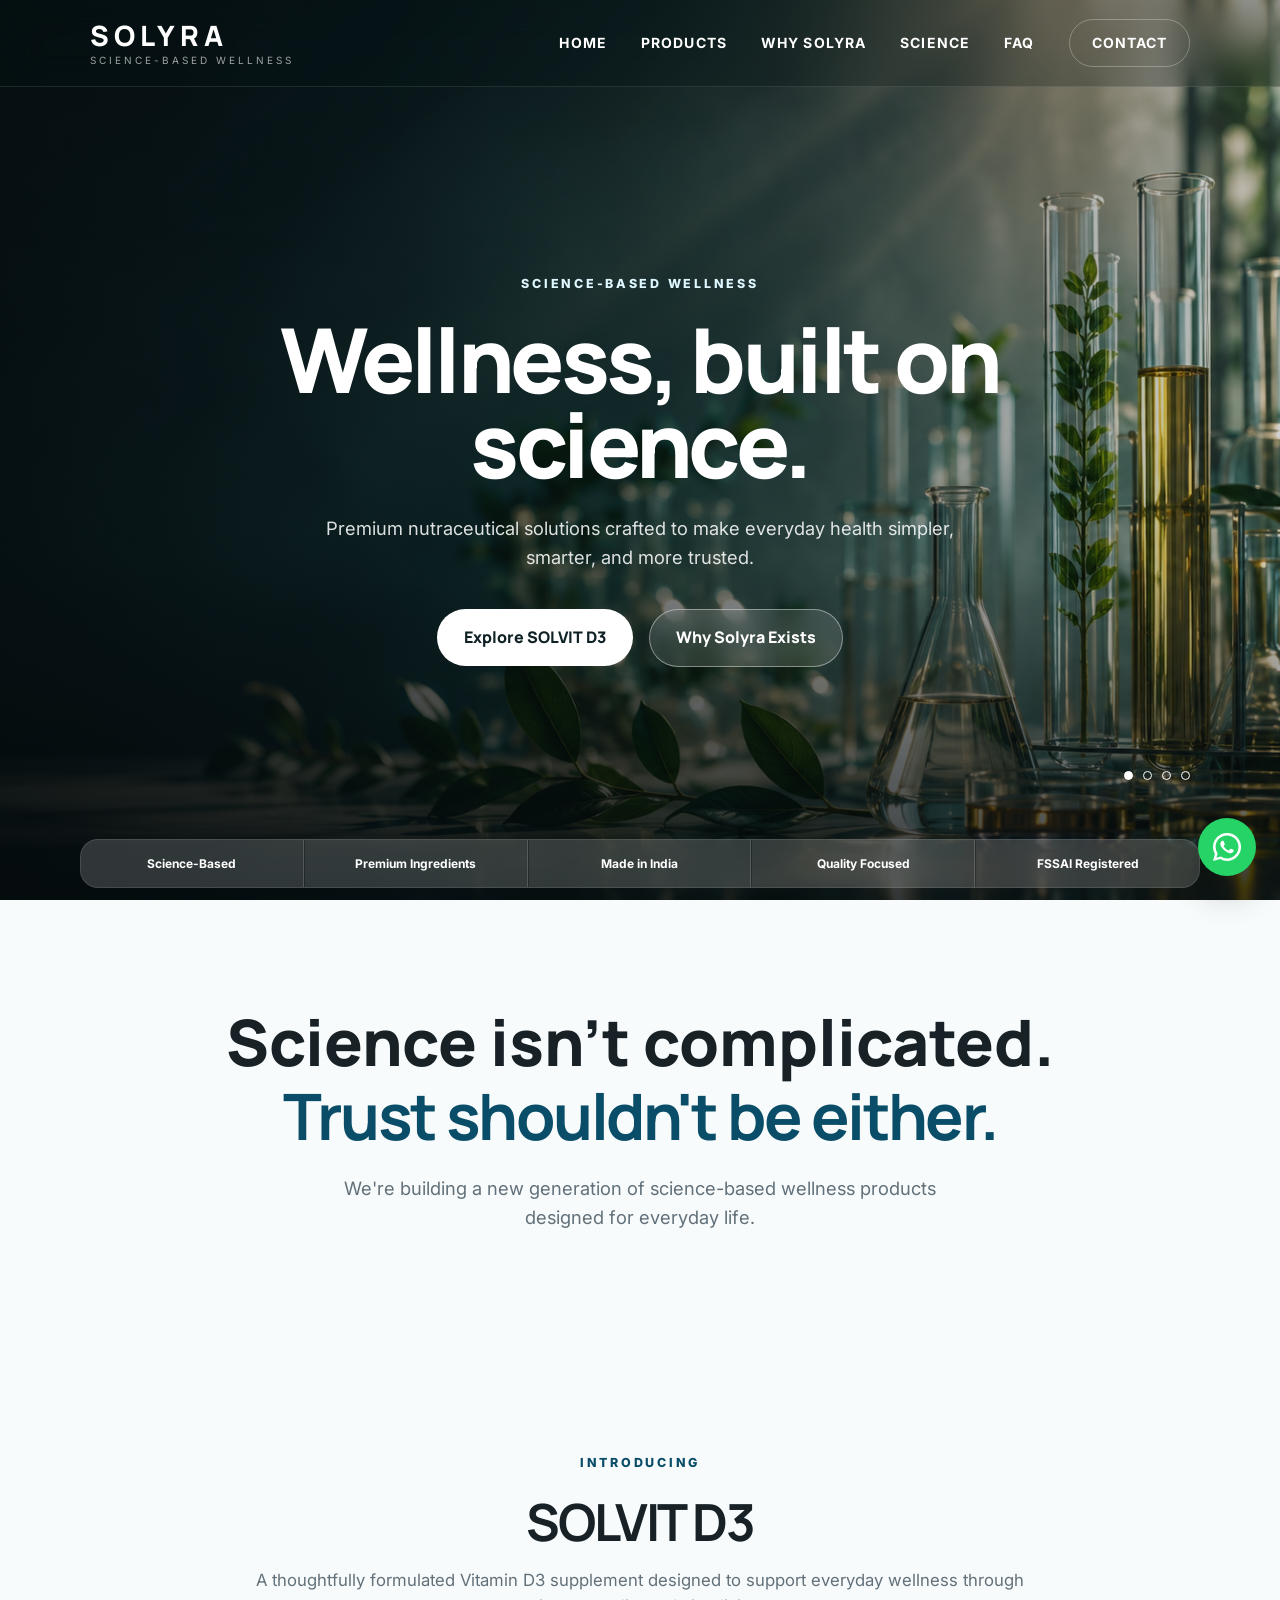
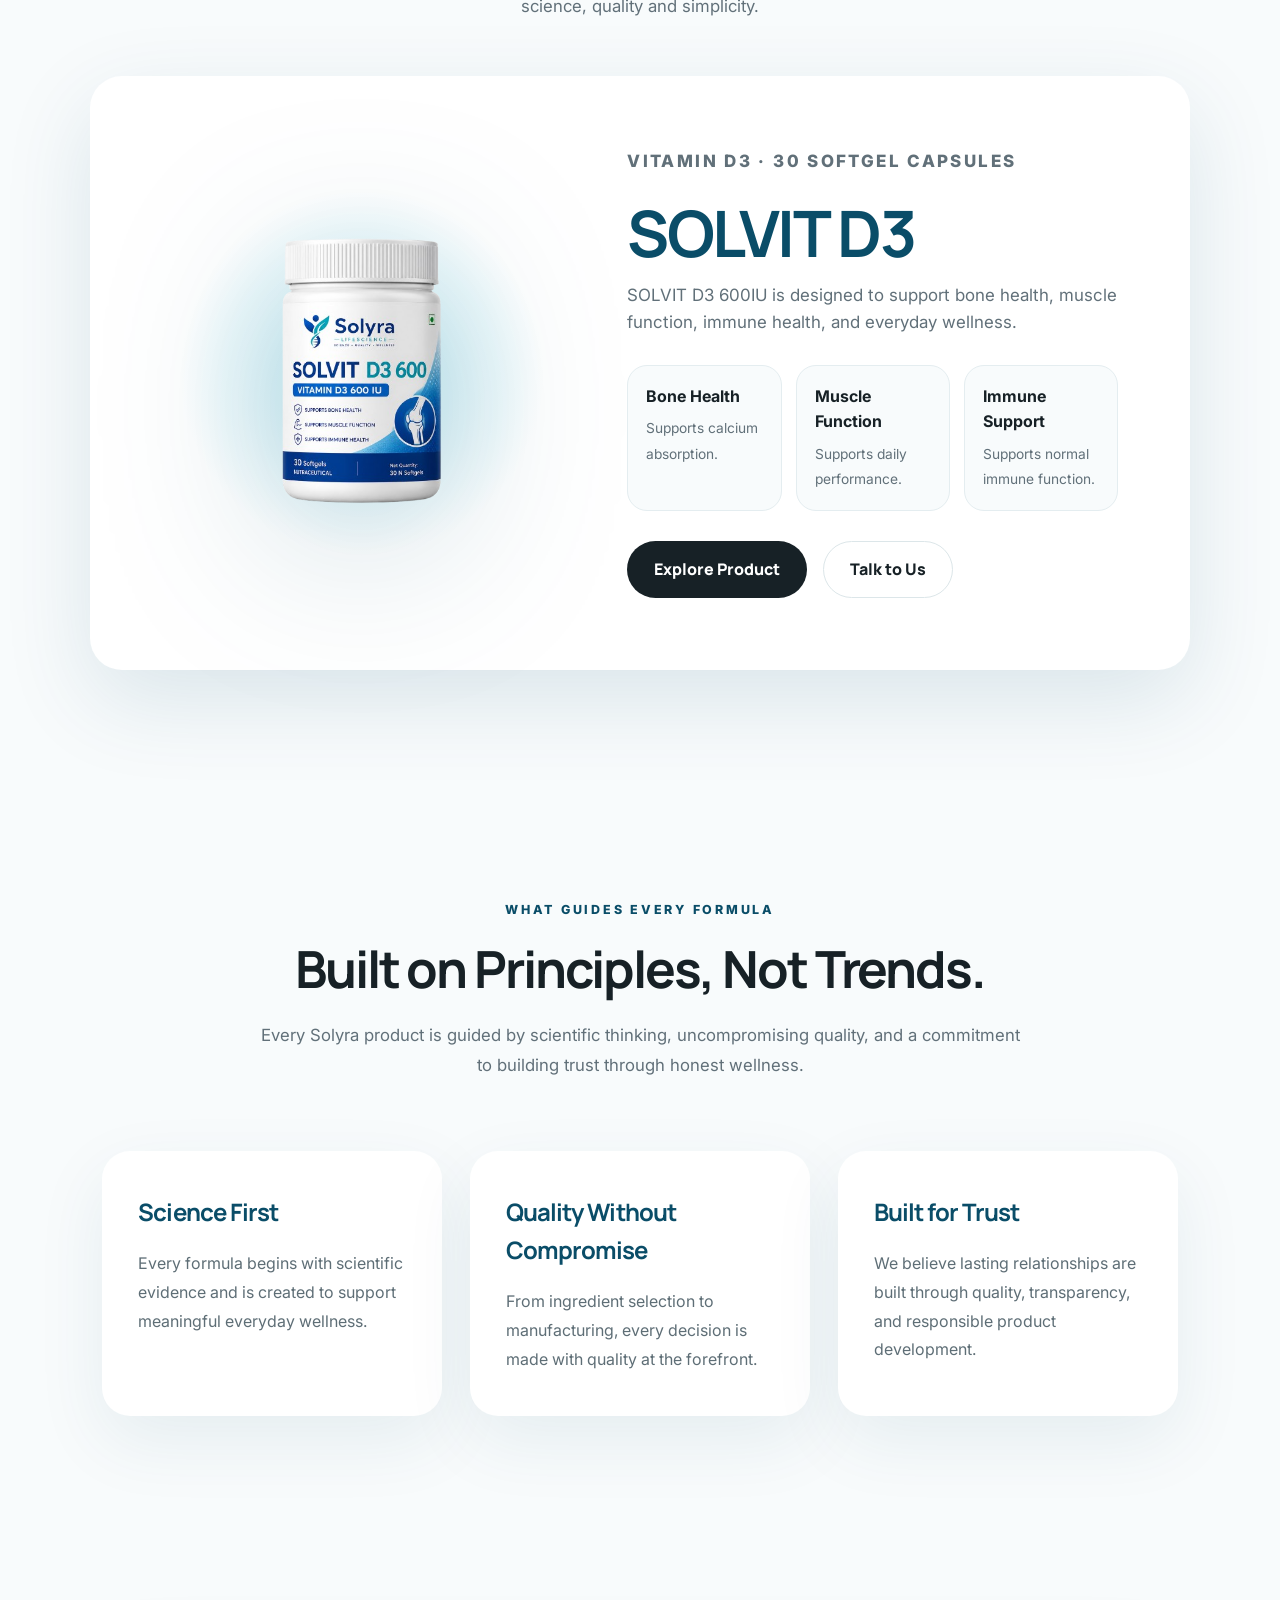
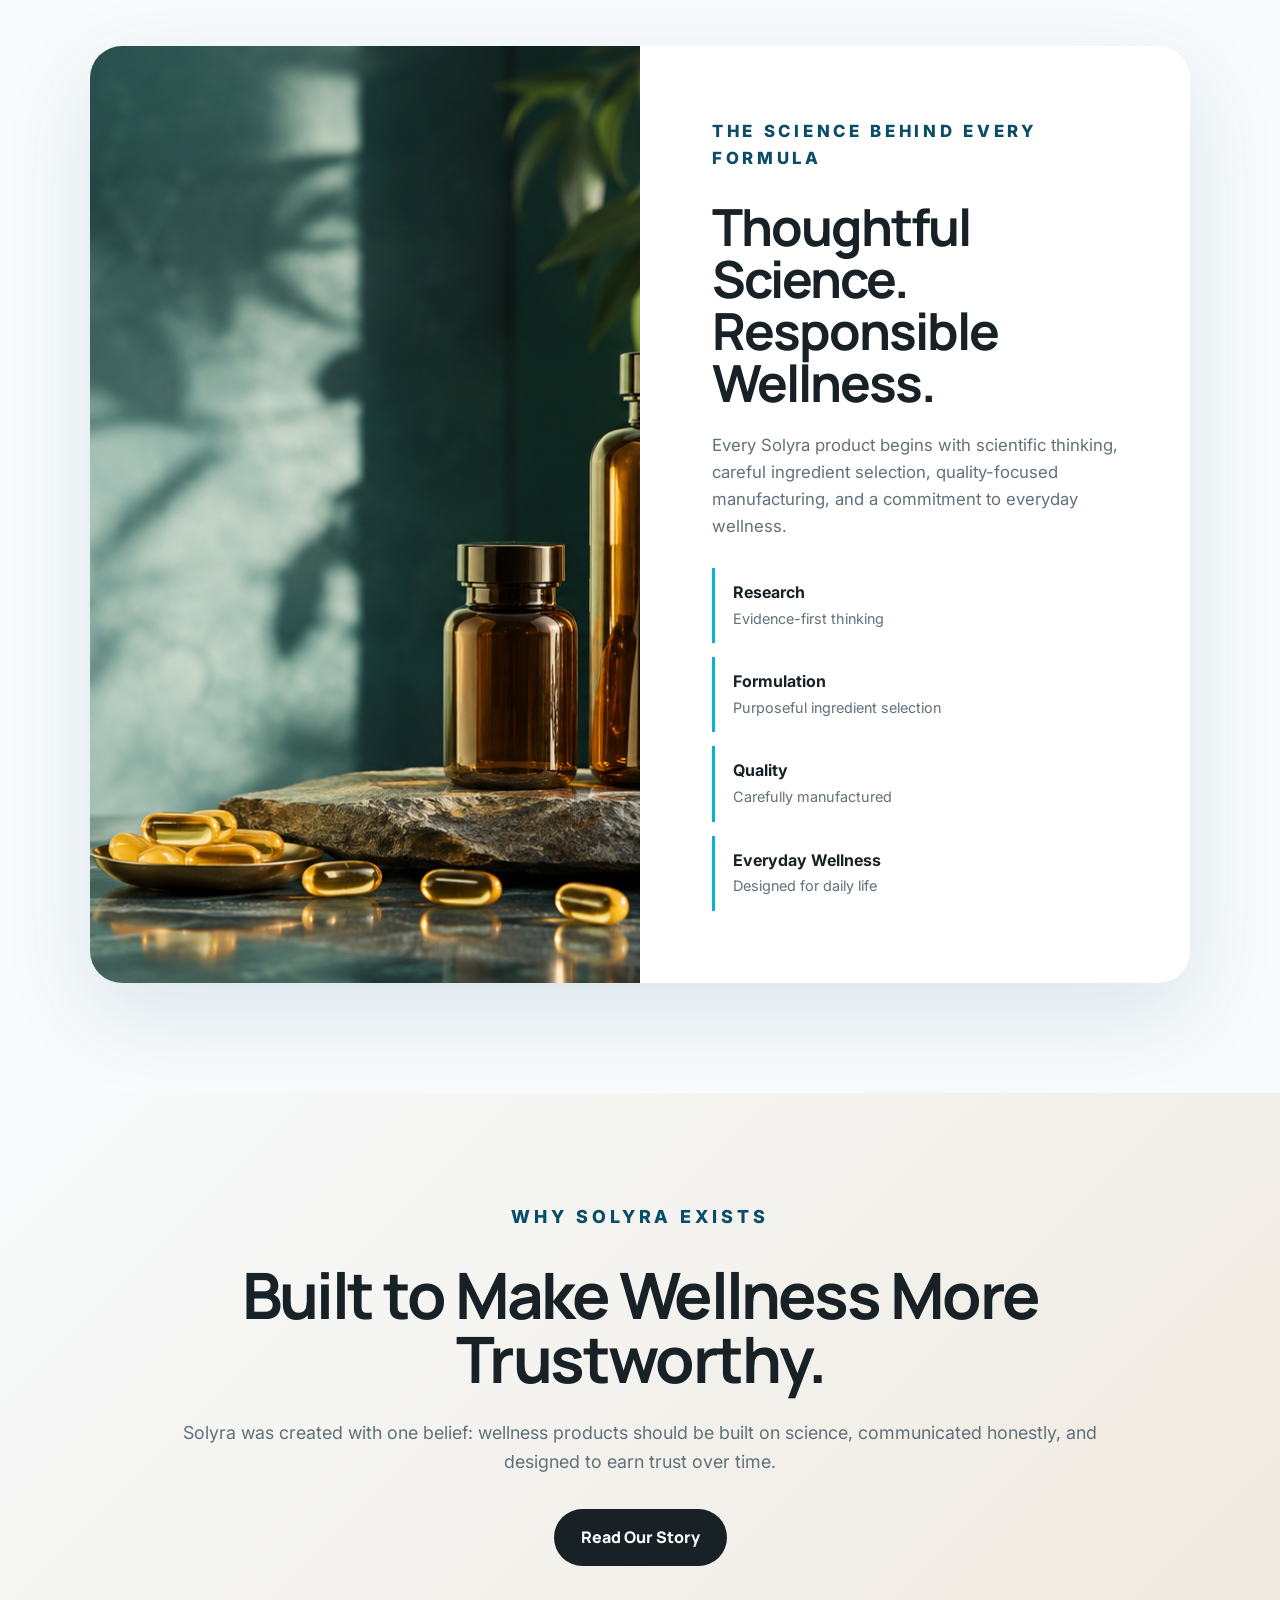
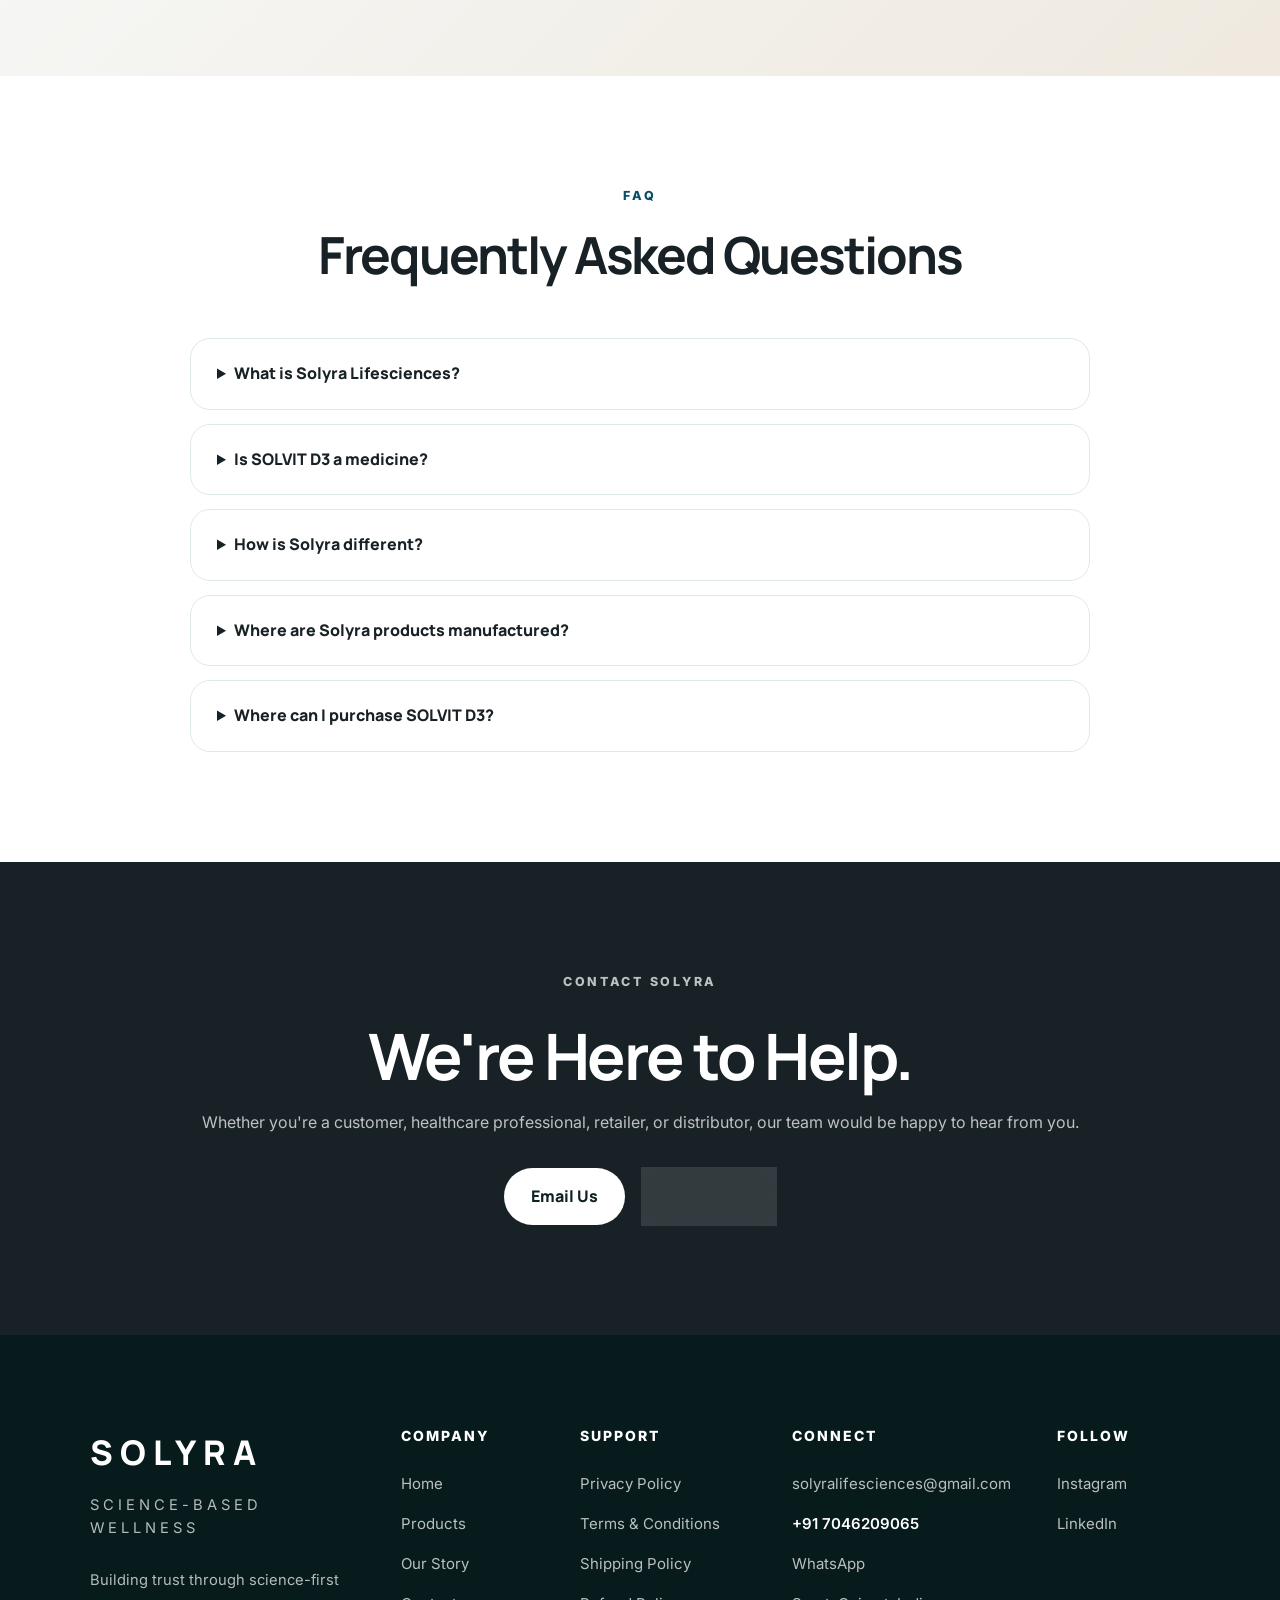
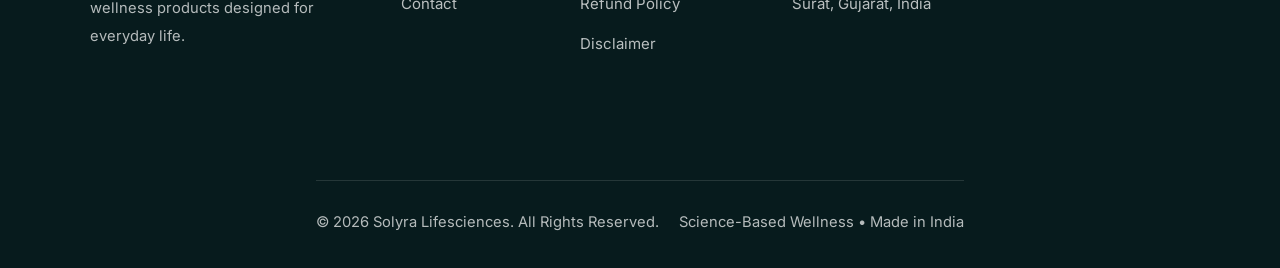
==== index.html @ 32b257ad "Update index.html" ====
<!DOCTYPE html>
<html lang="en">
<head>
  <meta charset="UTF-8" />
  <meta name="viewport" content="width=device-width, initial-scale=1.0" />
  <title>Solyra Lifesciences | Science-Based Wellness</title>
  <meta name="google-site-verification" content="VGzoCDw1EanzvaEUjBqF8Nog9oJX3Fw9RKD8r8dwrv8" />
  <!-- Google tag (gtag.js) -->
<script async src="https://www.googletagmanager.com/gtag/js?id=G-K64NXBPDKY"></script>
<script>
  window.dataLayer = window.dataLayer || [];
  function gtag(){dataLayer.push(arguments);}
  gtag('js', new Date());

  gtag('config', 'G-K64NXBPDKY');
</script>
  <meta name="description" content="Science-based wellness by Solyra Lifesciences. Discover thoughtfully developed nutraceutical products built on quality, trust, and everyday health.">
  <meta name="keywords" content="Solyra Lifesciences, Solvit D3, Vitamin D3 600 IU, nutraceuticals, wellness supplements" />
  <meta name="author" content="Solyra Lifesciences" />
  <link rel="canonical" href="https://www.solyralifesciences.com/">
  <meta name="theme-color" content="#071B1D" />
  <meta property="og:title" content="Solyra Lifesciences | Science-Based Wellness">
<meta property="og:description" content="Science-based wellness by Solyra Lifesciences. Discover thoughtfully developed nutraceutical products built on quality, trust, and everyday health.">
<meta property="og:type" content="website">
<meta property="og:url" content="https://www.solyralifesciences.com/">
<meta property="og:image" content="https://www.solyralifesciences.com/assets/og-image.jpg">
<meta name="twitter:card" content="summary_large_image">
<meta name="twitter:title" content="Solyra Lifesciences | Science-Based Wellness">
<meta name="twitter:description" content="Science-based wellness built on quality, trust, and everyday health.">
<meta name="twitter:image" content="https://www.solyralifesciences.com/assets/og-image.jpg">
  <link rel="icon" type="image/png" href="assets/favicon.png" />
  <link rel="preconnect" href="https://fonts.googleapis.com" />
  <link rel="preconnect" href="https://fonts.gstatic.com" crossorigin />
  <link href="https://fonts.googleapis.com/css2?family=Inter:wght@400;500;600;700&family=Manrope:wght@500;600;700;800&display=swap" rel="stylesheet" />
  <link rel="stylesheet" href="styles.css" />

  <script type="application/ld+json">
{
  "@context":"https://schema.org",
  "@type":"Organization",
  "name":"Solyra Lifesciences",
  "url":"https://www.solyralifesciences.com",
  "logo":"https://www.solyralifesciences.com/assets/logo.png",
  "email":"mailto:solyralifesciences@gmail.com",
  "telephone":"+91-7046209065",
  "sameAs":[
    "https://www.instagram.com/solyra_lifesciences/"
  ]
}
</script>
  <style>
.hero-trust{
    position:absolute !important;
    left:50% !important;
    bottom:32px !important;
    transform:translateX(-50%) !important;

    width:84% !important;
    max: width 980px; !important;

    display:grid !important;
    grid-template-columns:repeat(5, 1fr) !important;

    background:rgba(255,255,255,0.14) !important;
    backdrop-filter:blur(18px) !important;
    -webkit-backdrop-filter:blur(18px) !important;

    border:1px solid rgba(255,255,255,0.18) !important;
    border-radius:22px !important;
    overflow:hidden !important;

    z-index:20 !important;
}

.hero-trust span{
    color:#ffffff !important;
    font-weight:600 !important;
    font-size:13px !important;
    text-align:center !important;

    padding:20px 10px !important;
    border-right:1px solid rgba(255,255,255,0.16) !important;

    white-space:nowrap !important;
}

.hero-trust span:last-child{
    border-right:none !important;
}

.hero-trust{
    position:absolute !important;
    left:50% !important;
    bottom:38px !important;
    transform:translateX(-50%) !important;

    width:84% !important;
    max : width:980px !important;

    display:grid !important;
    grid-template-columns:repeat(5, 1fr) !important;

    background:rgba(255,255,255,0.10) !important;
    backdrop-filter:blur(18px) !important;
    -webkit-backdrop-filter:blur(18px) !important;

    border:1px solid rgba(255,255,255,0.18) !important;
    border-radius:22px !important;
    overflow:hidden !important;

    z-index:20 !important;
}

.hero-trust span{
    color:#ffffff !important;
    font-weight:600 !important;
    font-size:12.5px !important;
    text-align:center !important;

    padding:17px 10px !important;
    border-right:1px solid rgba(255,255,255,0.16) !important;

    white-space:nowrap !important;
}

.hero-trust span:last-child{
    border-right:none !important;
}
/* ==========================
   PHILOSOPHY SECTION
========================== */

.philosophy-section{
    padding:120px 8%;
    background:#F8FBFC;
}

.philosophy-section .section-heading{
    text-align:center;
    max-width:760px;
    margin:0 auto 70px;
}

.section-subtitle{
    margin-top:24px;
    color:#5E6E76;
    font-size:18px;
    line-height:1.8;
}

.philosophy-grid{
    max-width:1200px;
    margin:auto;

    display:grid;
    grid-template-columns:repeat(3,1fr);
    gap:28px;
}

.philosophy-card{
    background:#fff;
    padding:42px 36px;
    border-radius:28px;

    box-shadow:0 25px 70px rgba(10,77,104,.08);

    transition:.35s;
}

.philosophy-card:hover{
    transform:translateY(-10px);
    box-shadow:0 35px 80px rgba(10,77,104,.12);
}

.philosophy-card h3{
    color:#0A4D68;
    font-size:24px;
    margin-bottom:18px;
}

.philosophy-card p{
    color:#5E6E76;
    line-height:1.8;
}

@media(max-width:900px){

.philosophy-grid{
    grid-template-columns:1fr;
}

}

@media(max-width:900px){
    .hero-trust{
        position:relative !important;
        left:auto !important;
        bottom:auto !important;
        transform:none !important;

        width:100% !important;
        margin-top:35px !important;

        grid-template-columns:repeat(2, 1fr) !important;
    }

    .hero-trust span{
        white-space:normal !important;
        font-size:13px !important;
        padding:18px 12px !important;
    }
}
}
.benefit-card{
    padding:24px 20px;
    border-radius:18px;
    background:#ffffff;
    border:1px solid rgba(10,77,104,.08);

    transition:.3s ease;
}

.benefit-card:hover{
    transform:translateY(-4px);
    box-shadow:0 18px 40px rgba(10,77,104,.08);
}

.benefit-card h3{
    font-size:22px;
    margin-bottom:10px;
    color:#102A33;
}

.benefit-card p{
    font-size:15px;
    line-height:1.6;
    color:#667781;
}
.site-header{
    position:fixed;
    top:0;
    left:0;
    width:100%;
    z-index:1000;
    background:rgba(7,20,22,0.26);
    backdrop-filter:blur(18px);
    -webkit-backdrop-filter:blur(18px);
    border-bottom:1px solid rgba(255,255,255,0.10);
    transition:all .35s ease;
}

.site-header.scrolled{
    background:rgba(255,255,255,0.92);
    border-bottom:1px solid rgba(10,77,104,0.10);
    box-shadow:0 16px 45px rgba(10,77,104,0.08);
}

.site-header.scrolled .brand-mark,
.site-header.scrolled .nav-links a,
.site-header.scrolled .brand-subtitle{
    color:#102A33;
}

.site-header.scrolled .nav-cta{
    background:#0A4D68;
    color:white !important;
}

.nav{
    height:86px;
    padding:0 7%;
    display:flex;
    align-items:center;
    justify-content:space-between;
}

.brand{
    text-decoration:none;
    display:flex;
    flex-direction:column;
    line-height:1.1;
}

.brand-mark{
    color:white;
    font-size:28px;
    font-weight:800;
    letter-spacing:5px;
}

.brand-subtitle{
    color:rgba(255,255,255,0.75);
    font-size:10px;
    letter-spacing:3px;
    text-transform:uppercase;
    margin-top:5px;
}

.nav-links{
    display:flex;
    align-items:center;
    gap:34px;
}

.nav-links a{
    color:white;
    text-decoration:none;
    font-size:14px;
    font-weight:700;
    transition:.25s ease;
}

.nav-links a:hover{
    opacity:.72;
}

.nav-cta{
    padding:12px 22px;
    border-radius:999px;
    border:1px solid rgba(255,255,255,0.28);
}
.reveal{
    opacity:0;
    transform:translateY(34px);
    transition:opacity .8s ease, transform .8s ease;
}

.reveal.visible{
    opacity:1;
    transform:translateY(0);
}

.product-visual img{
    animation:floatBottle 5s ease-in-out infinite;
    filter:drop-shadow(0 35px 90px rgba(10,77,104,.22));
}

@keyframes floatBottle{
    0%,100%{
        transform:translateY(0);
    }
    50%{
        transform:translateY(-14px);
    }
}

.btn{
    transition:transform .25s ease, box-shadow .25s ease, background .25s ease;
    .btn{
    position:relative;
    overflow:hidden;
}
}

.btn:hover{
    transform:translateY(-3px);
}

.philosophy-card,
.benefit-grid div,
.faq-list details{
    transition:transform .3s ease, box-shadow .3s ease;
}

.philosophy-card:hover,
.benefit-grid div:hover,
.faq-list details:hover{
    transform:translateY(-6px);
    box-shadow:0 24px 60px rgba(10,77,104,.10);
}
html{
    scroll-behavior:smooth;
}
/* PREMIUM FOOTER V2 */

.footer-v2{
    background:#071B1D;
    color:#ffffff;
    padding:80px 7% 32px;
}

.footer-main{
    max-width:1200px;
    margin:0 auto;
    display:grid;
    grid-template-columns:2fr 1fr 1fr 1.4fr;
    gap:48px;
}

.footer-brand h3{
    font-size:34px;
    letter-spacing:6px;
    font-weight:900;
    margin-bottom:10px;
}

.footer-tagline{
    color:rgba(255,255,255,.72);
    text-transform:uppercase;
    letter-spacing:3px;
    font-size:12px;
    margin-bottom:24px;
}

.footer-desc{
    max-width:360px;
    color:rgba(255,255,255,.68);
    line-height:1.8;
}

.footer-column{
    display:flex;
    flex-direction:column;
    gap:14px;
}

.footer-column h4{
    font-size:14px;
    text-transform:uppercase;
    letter-spacing:2px;
    color:#ffffff;
    margin-bottom:10px;
}

.footer-column a,
.footer-column span{
    color:rgba(255,255,255,.66);
    text-decoration:none;
    font-size:14px;
    line-height:1.6;
    transition:.25s ease;
}

.footer-column a:hover{
    color:#ffffff;
    transform:translateX(4px);
}

.footer-bottom{
    max-width:1200px;
    margin:60px auto 0;
    padding-top:28px;
    border-top:1px solid rgba(255,255,255,.12);
    display:flex;
    justify-content:space-between;
    gap:20px;
    color:rgba(255,255,255,.55);
    font-size:13px;
}

@media(max-width:900px){
    .footer-main{
        grid-template-columns:1fr 1fr;
    }

    .footer-bottom{
        flex-direction:column;
    }
}

@media(max-width:560px){
    .footer-main{
        grid-template-columns:1fr;
    }
}
.hero-trust{
    bottom:12px !important;
    width:88% !important;
    max-width:1120px !important;
    border-radius:18px !important;
}

.hero-trust span{
    padding:14px 10px !important;
    font-size:12px !important;
    font-weight:700 !important;
}
.footer-v2{
    background:#071B1D;
    color:#ffffff;
    padding:90px 7% 34px;
}

.footer-main{
    max-width:1280px;
    margin:0 auto;
    display:grid;
    grid-template-columns:2fr 1fr 1.25fr 1.35fr 1fr;
    gap:46px;
    align-items:flex-start;
}

.footer-brand h3{
    font-size:34px;
    letter-spacing:7px;
    font-weight:900;
    margin-bottom:14px;
}

.footer-tagline{
    color:rgba(255,255,255,.78);
    text-transform:uppercase;
    letter-spacing:4px;
    font-size:12px;
    margin-bottom:26px;
}

.footer-desc{
    max-width:310px;
    color:rgba(255,255,255,.70);
    line-height:1.9;
    font-size:15px;
}

.footer-column{
    display:flex;
    flex-direction:column;
    align-items:flex-start;
    gap:0;
}

.footer-column h4{
    color:#ffffff;
    font-size:14px;
    font-weight:800;
    letter-spacing:2px;
    text-transform:uppercase;
    margin-bottom:22px;
}

.footer-column a,
.footer-column span{
    display:block;
    color:rgba(255,255,255,.72);
    text-decoration:none;
    font-size:15px;
    line-height:1.8;
    margin-bottom:13px;
    transition:.25s ease;
}

.footer-column a:hover{
    color:#ffffff;
    transform:translateX(4px);
}

.footer-column a[href^="tel"]{
    color:#ffffff;
    font-weight:600;
}

.footer-bottom{
    max-width:1280px;
    margin:80px auto 0;
    padding-top:30px;
    border-top:1px solid rgba(255,255,255,.12);
    display:flex;
    justify-content:space-between;
    align-items:center;
    gap:20px;
    color:rgba(255,255,255,.58);
    font-size:13px;
}

@media(max-width:1100px){
    .footer-main{
        grid-template-columns:2fr 1fr 1fr;
    }
}

@media(max-width:760px){
    .footer-main{
        grid-template-columns:1fr 1fr;
        gap:42px;
    }

    .footer-bottom{
        flex-direction:column;
        align-items:flex-start;
    }
}

@media(max-width:560px){
    .footer-v2{
        padding:70px 7% 30px;
    }

    .footer-main{
        grid-template-columns:1fr;
    }
}
</style>
</head>
<body>
  <header class="site-header" id="siteHeader">
    <nav class="nav">
      <a href="index.html" class="brand" aria-label="Solyra home">
        <span class="brand-mark">SOLYRA</span>
        <span class="brand-subtitle">Science-Based Wellness</span>
      </a>
      <button class="nav-toggle" id="navToggle" aria-label="Open menu">☰</button>
      <div class="nav-links" id="navLinks">
        <a href="#home">Home</a>
        <a href="products.html">Products</a>
        <a href="#philosophy">Why Solyra</a>
        <a href="#science">Science</a>
        <a href="#faq">FAQ</a>
        <a href="contact.html" class="nav-cta">Contact</a>
      </div>
    </nav>
  </header>

  <main>
    <section class="hero" id="home" aria-label="Solyra hero">
      <div class="hero-slide active" style="background-image:url('assets/hero-1.png')"></div>
      <div class="hero-slide" style="background-image:url('assets/hero-2.png')"></div>
      <div class="hero-slide" style="background-image:url('assets/hero-3.png')"></div>
      <div class="hero-slide" style="background-image:url('assets/hero-4.png')"></div>
      <div class="hero-overlay"></div>

      <div class="hero-content reveal">
        <p class="eyebrow">Science-Based Wellness</p>
        <h1>Wellness, built on science.</h1>
        <p class="hero-copy">Premium nutraceutical solutions crafted to make everyday health simpler, smarter, and more trusted.</p>
        <div class="hero-actions">
          <a href="#product" class="btn btn-primary">Explore SOLVIT D3</a>
          <a href="#story" class="btn btn-ghost">Why Solyra Exists</a>
        </div>
      </div>

      <div class="hero-trust reveal">
        <span>Science-Based</span>
        <span>Premium Ingredients</span>
        <span>Made in India</span>
        <span>Quality Focused</span>
        <span>FSSAI Registered</span>
      </div>

      <div class="slider-controls" aria-label="Hero slider controls">
        <button class="slider-dot active" aria-label="Slide 1"></button>
        <button class="slider-dot" aria-label="Slide 2"></button>
        <button class="slider-dot" aria-label="Slide 3"></button>
        <button class="slider-dot" aria-label="Slide 4"></button>
      </div>
    </section>

    <section class="brand-statement section reveal">
      <p>Science isn't complicated.</p>
      <h2>Trust shouldn't be either.</h2>
      <span>We're building a new generation of science-based wellness products designed for everyday life.</span>
    </section>

    <section class="section product-section" id="product">
      <div class="section-heading reveal">
       <p class="eyebrow dark">INTRODUCING</p>
        <h2>SOLVIT D3</h2>
        <p class="product-description">
    A thoughtfully formulated Vitamin D3 supplement designed to support everyday wellness through science, quality and simplicity.
</p>
      </div>

      <div class="product-card reveal">
        <div class="product-visual">
          <div class="glow"></div>
          <img src="assets/D3.png" alt="SOLVIT D3 bottle" />
        </div>
        <div class="product-info">
          <p class="product-kicker">Vitamin D3 · 30 Softgel Capsules</p>
          <h3>SOLVIT D3 </h3>
          <p>SOLVIT D3 600IU is designed to support bone health, muscle function, immune health, and everyday wellness.</p>
          <div class="benefit-grid">
            <div><strong>Bone Health</strong><span>Supports calcium absorption.</span></div>
            <div><strong>Muscle Function</strong><span>Supports daily performance.</span></div>
            <div><strong>Immune Support</strong><span>Supports normal immune function.</span></div>
          </div>
          <div class="product-actions">
            <a href="product-d3.html" class="btn btn-dark">Explore Product</a>
            <a href="https://wa.me/917046209065" class="btn btn-light">Talk to Us</a>
          </div>
        </div>
      </div>
    </section>

   <section class="section philosophy-section" id="philosophy">

    <div class="section-heading reveal">
        <p class="eyebrow dark">WHAT GUIDES EVERY FORMULA</p>

<h2>Built on Principles, Not Trends.</h2>

<p class="section-subtitle">
    Every Solyra product is guided by scientific thinking, uncompromising quality,
    and a commitment to building trust through honest wellness.
</p>
    </div>

    <div class="philosophy-grid">

        <article class="philosophy-card reveal">
            <h3>Science First</h3>
            <p>
    Every formula begins with scientific evidence and is created to support
    meaningful everyday wellness.
</p>
        </article>

        <article class="philosophy-card reveal">
            <h3>Quality Without Compromise</h3>

<p>
    From ingredient selection to manufacturing, every decision is made with
    quality at the forefront.
</p>
        </article>

        <article class="philosophy-card reveal">
            <h3>Built for Trust</h3>

<p>
    We believe lasting relationships are built through quality, transparency,
    and responsible product development.
</p>
        </article>

    </div>

</section>

    <section class="section science-section" id="science">
      <div class="science-panel reveal">
        <div class="science-image"></div>
        <div class="science-content">
          <p class="eyebrow dark">THE SCIENCE BEHIND EVERY FORMULA</p>

<h2>Thoughtful Science. Responsible Wellness.</h2>

<p>
Every Solyra product begins with scientific thinking, careful ingredient selection,
quality-focused manufacturing, and a commitment to everyday wellness.
</p>
          <div class="process">

<div>
<strong>Research</strong>
<span>Evidence-first thinking</span>
</div>

<div>
<strong>Formulation</strong>
<span>Purposeful ingredient selection</span>
</div>

<div>
<strong>Quality</strong>
<span>Carefully manufactured</span>
</div>

<div>
<strong>Everyday Wellness</strong>
<span>Designed for daily life</span>
</div>

</div>
          </div>
        </div>
      </div>
    </section>

    <section class="section story-section" id="story">
      <div class="story-content reveal">
        <p class="eyebrow dark">Why Solyra Exists</p>
        <h2>Built to Make Wellness More Trustworthy.</h2>
        <p>
Solyra was created with one belief:
wellness products should be built on science, communicated honestly,
and designed to earn trust over time.
</p>
        <a href="story.html" class="btn btn-dark">Read Our Story</a>
      </div>
    </section>

    <section class="section faq-section" id="faq">
      <div class="section-heading reveal">
        <p class="eyebrow dark">FAQ</p>
        <h2>Frequently Asked Questions</h2>
      </div>
      <div class="faq-list reveal">
        <details>
    <summary>What is Solyra Lifesciences?</summary>
    <p>Solyra Lifesciences is an Indian science-based wellness brand focused on creating thoughtfully formulated nutraceutical products for everyday health.</p>
</details>

<details>
    <summary>Is SOLVIT D3 a medicine?</summary>
    <p>No. SOLVIT D3 is a nutraceutical supplement designed to support everyday wellness.</p>
</details>

<details>
    <summary>How is Solyra different?</summary>
    <p>Our approach combines scientific thinking, quality-focused manufacturing, and transparent communication to create products people can trust.</p>
</details>

<details>
    <summary>Where are Solyra products manufactured?</summary>
    <p>Our products are manufactured in certified facilities following applicable quality standards.</p>
</details>

<details>
    <summary>Where can I purchase SOLVIT D3?</summary>
    <p>It will be available through our official website and selected retail partners.</p>
</details>
      </div>
    </section>

    <section class="section contact-section" id="contact">
      <div class="contact-card reveal">
        <p class="eyebrow">Contact Solyra</p>
        <h2>We're Here to Help.</h2>
        <p>
Whether you're a customer, healthcare professional, retailer, or distributor,
our team would be happy to hear from you.
</p>
        <div class="contact-actions">
          <a href="mailto:solyralifesciences@gmail.com" class="btn btn-primary">Email Us</a>
          <a href="https://wa.me/917046209065" class="btn btn-ghost">WhatsApp</a>
        </div>
      </div>
    </section>
  </main>

<footer class="footer footer-v2">
    <div class="footer-main">

        <div class="footer-brand">
            <h3>SOLYRA</h3>
            <p class="footer-tagline">Science-Based Wellness</p>
            <p class="footer-desc">
                Building trust through science-first wellness products designed for everyday life.
            </p>
        </div>

        <div class="footer-column">
            <h4>Company</h4>
            <a href="index.html">Home</a>
            <a href="products.html">Products</a>
            <a href="story.html">Our Story</a>
            <a href="contact.html">Contact</a>
        </div>

        <div class="footer-column">
            <h4>Support</h4>
            <a href="privacy-policy.html">Privacy Policy</a>
            <a href="terms-and-conditions.html">Terms & Conditions</a>
            <a href="shipping-policy.html">Shipping Policy</a>
            <a href="refund-policy.html">Refund Policy</a>
            <a href="disclaimer.html">Disclaimer</a>
        </div>

        <div class="footer-column">
            <h4>Connect</h4>
            <a href="mailto:solyralifesciences@gmail.com">solyralifesciences@gmail.com</a>
            <a href="tel:+917046209065">+91 7046209065</a>
            <a href="https://wa.me/917046209065" target="_blank">WhatsApp</a>
            <span>Surat, Gujarat, India</span>
        </div>

        <div class="footer-column">
            <h4>Follow</h4>
            <a href="https://www.instagram.com/solyra_lifesciences/" target="_blank" rel="noopener noreferrer">Instagram</a>
            <a href="#" target="_blank">LinkedIn</a>
        </div>

    </div>

    <div class="footer-bottom">
        <p>© 2026 Solyra Lifesciences. All Rights Reserved.</p>
        <p>Science-Based Wellness • Made in India</p>
    </div>
</footer>

  <a href="https://wa.me/917046209065"
   class="whatsapp-float"
   target="_blank"
   aria-label="Chat on WhatsApp">

<svg xmlns="http://www.w3.org/2000/svg"
     width="28"
     height="28"
     viewBox="0 0 24 24"
     fill="white">

<path d="M20.52 3.48A11.86 11.86 0 0012.03 0C5.4 0 .03 5.37.03 12c0 2.11.55 4.17 1.59 5.99L0 24l6.17-1.61A11.94 11.94 0 0012.03 24c6.63 0 12-5.37 12-12 0-3.2-1.25-6.2-3.51-8.52zM12.03 21.8a9.82 9.82 0 01-5-1.37l-.36-.21-3.66.96.98-3.57-.23-.37A9.76 9.76 0 012.23 12c0-5.4 4.39-9.8 9.8-9.8s9.8 4.4 9.8 9.8-4.39 9.8-9.8 9.8zm5.37-7.34c-.29-.14-1.71-.84-1.98-.94-.26-.1-.46-.14-.65.15-.19.29-.75.94-.92 1.13-.17.19-.34.22-.63.08-.29-.15-1.23-.45-2.35-1.45-.87-.78-1.46-1.74-1.63-2.03-.17-.29-.02-.44.13-.59.13-.13.29-.34.44-.51.15-.17.19-.29.29-.48.1-.19.05-.36-.02-.51-.07-.15-.65-1.56-.89-2.14-.23-.56-.47-.48-.65-.49h-.55c-.19 0-.49.07-.74.36-.26.29-.98.96-.98 2.34 0 1.38 1 2.72 1.14 2.91.14.19 1.98 3.03 4.79 4.25.67.29 1.2.46 1.61.59.68.22 1.29.19 1.77.12.54-.08 1.71-.7 1.95-1.37.24-.67.24-1.25.17-1.37-.07-.12-.27-.19-.56-.33z"/>

</svg>

</a>
  <script src="script.js"></script>
</body>
</html>
---- styles.css ----
:root{
  --charcoal:#172126;
  --muted:#617079;
  --paper:#f8fbfc;
  --white:#ffffff;
  --teal:#0A4D68;
  --emerald:#0f5c46;
  --cyan:#05B4D8;
  --stone:#efe9df;
  --shadow:0 30px 90px rgba(10,77,104,.12);
  --radius-lg:32px;
  --radius-md:24px;
  --radius-sm:14px;
}
*{box-sizing:border-box;margin:0;padding:0}
html{scroll-behavior:smooth}
body{font-family:Inter,sans-serif;background:var(--paper);color:var(--charcoal);line-height:1.6}
h1,h2,h3,.brand-mark{font-family:Manrope,sans-serif;letter-spacing:-.04em}
a{text-decoration:none;color:inherit}
.site-header{position:fixed;top:0;left:0;width:100%;z-index:50;transition:.35s ease;background:rgba(255,255,255,.08);backdrop-filter:blur(18px)}
.site-header.scrolled{background:rgba(255,255,255,.94);box-shadow:0 10px 40px rgba(0,0,0,.06)}
.site-header.scrolled .brand,.site-header.scrolled .nav-links a,.site-header.scrolled .nav-toggle{color:var(--charcoal)}
.nav{height:86px;display:flex;align-items:center;justify-content:space-between;padding:0 7vw;color:white}
.brand{display:flex;flex-direction:column;line-height:1;color:white}.brand-mark{font-weight:800;font-size:1.75rem;letter-spacing:.16em}.brand-subtitle{text-transform:uppercase;font-size:.62rem;letter-spacing:.22em;margin-top:7px;opacity:.82}.nav-links{display:flex;gap:34px;align-items:center;font-size:.88rem;font-weight:600;text-transform:uppercase;letter-spacing:.08em}.nav-cta{padding:12px 20px;border:1px solid currentColor;border-radius:999px}.nav-toggle{display:none;background:none;border:0;color:white;font-size:1.7rem}
.hero{position:relative;min-height:100vh;display:flex;align-items:center;justify-content:center;overflow:hidden;color:white;background:#050b0d;padding:120px 7vw 80px}.hero-slide{position:absolute;inset:0;background-size:cover;background-position:center;opacity:0;transform:scale(1.04);transition:opacity 1s ease, transform 7s ease}.hero-slide.active{opacity:1;transform:scale(1)}.hero-overlay{position:absolute;inset:0;background:linear-gradient(90deg,rgba(4,10,12,.82),rgba(4,10,12,.52),rgba(4,10,12,.18)),linear-gradient(0deg,rgba(4,10,12,.7),transparent 38%)}.hero-content{position:relative;z-index:3;max-width:780px;text-align:center;margin:auto}.eyebrow{text-transform:uppercase;letter-spacing:.22em;font-size:.78rem;font-weight:800;color:#dff8ff;margin-bottom:22px}.eyebrow.dark{color:var(--teal)}.hero h1{font-size:clamp(3rem,7vw,6.6rem);line-height:.95;font-weight:800;margin-bottom:28px}.hero-copy{max-width:650px;margin:0 auto 36px;font-size:1.15rem;color:rgba(255,255,255,.86)}.hero-actions,.contact-actions,.product-actions{display:flex;justify-content:center;gap:16px;flex-wrap:wrap}.btn{display:inline-flex;align-items:center;justify-content:center;padding:15px 26px;border-radius:999px;font-weight:800;font-family:Manrope,sans-serif;transition:.28s ease;border:1px solid transparent}.btn:hover{transform:translateY(-3px)}.btn-primary{background:var(--white);color:#102126}.btn-ghost{background:rgba(255,255,255,.12);color:white;border-color:rgba(255,255,255,.42);backdrop-filter:blur(14px)}.btn-dark{background:var(--charcoal);color:white}.btn-light{background:white;color:var(--charcoal);border-color:#dce6e9}.hero-trust{position:absolute;z-index:4;left:50%;bottom:34px;transform:translateX(-50%);width:min(1100px,86vw);display:grid;grid-template-columns:repeat(5,1fr);gap:1px;border-radius:999px;overflow:hidden;background:rgba(255,255,255,.14);backdrop-filter:blur(18px);border:1px solid rgba(255,255,255,.18)}.hero-trust span{text-align:center;padding:16px 10px;font-size:.78rem;font-weight:700;background:rgba(255,255,255,.08)}.slider-controls{position:absolute;z-index:5;right:7vw;bottom:120px;display:flex;gap:10px}.slider-dot{width:9px;height:9px;border-radius:50%;border:1px solid white;background:transparent;cursor:pointer}.slider-dot.active{background:white}.section{padding:110px 7vw}.brand-statement{text-align:center;max-width:1100px;margin:auto}.brand-statement p{font-family:Manrope,sans-serif;font-size:clamp(2.4rem,5vw,5.6rem);font-weight:800;line-height:1;color:var(--charcoal)}.brand-statement h2{font-size:clamp(2.4rem,5vw,5.6rem);line-height:1;color:var(--teal);margin:10px 0 26px}.brand-statement span{font-size:1.15rem;color:var(--muted);max-width:650px;display:block;margin:auto}.section-heading{text-align:center;max-width:780px;margin:0 auto 56px}.section-heading h2{font-size:clamp(2.4rem,4vw,4.2rem);line-height:1.05;color:var(--charcoal);margin-bottom:18px}.section-heading p:last-child{color:var(--muted);font-size:1.05rem}.product-card{background:white;border-radius:var(--radius-lg);box-shadow:var(--shadow);padding:72px;display:grid;grid-template-columns:.9fr 1.1fr;gap:64px;align-items:center}.product-visual{position:relative;text-align:center;min-height:430px;display:grid;place-items:center}.product-visual .glow{position:absolute;width:380px;height:380px;border-radius:50%;background:radial-gradient(circle,rgba(5,180,216,.26),transparent 68%)}.product-visual img{position:relative;z-index:2;width:min(360px,80%);filter:drop-shadow(0 38px 42px rgba(0,0,0,.2));animation:float 5s ease-in-out infinite}@keyframes float{50%{transform:translateY(-14px)}}.product-info h3{font-size:clamp(2.7rem,5vw,5rem);line-height:.95;color:var(--teal);margin:10px 0 18px}.product-kicker{text-transform:uppercase;font-weight:800;letter-spacing:.14em;color:var(--emerald);font-size:.8rem}.product-info>p{color:var(--muted);font-size:1.06rem;margin-bottom:28px}.benefit-grid{display:grid;grid-template-columns:repeat(3,1fr);gap:14px;margin-bottom:30px}.benefit-grid div{background:var(--paper);border:1px solid #e4edf0;border-radius:20px;padding:18px}.benefit-grid strong{display:block;color:var(--charcoal);margin-bottom:6px}.benefit-grid span{font-size:.86rem;color:var(--muted)}.product-actions{justify-content:flex-start}.why-section{background:#fff}.why-grid{display:grid;grid-template-columns:repeat(4,1fr);gap:22px}.why-card{background:var(--paper);border:1px solid #e4edf0;border-radius:var(--radius-md);padding:30px;min-height:230px;transition:.28s ease}.why-card:hover{transform:translateY(-8px);box-shadow:var(--shadow)}.why-card span{font-family:Manrope,sans-serif;font-weight:800;color:var(--cyan);font-size:.9rem}.why-card h3{font-size:1.25rem;margin:22px 0 10px;color:var(--charcoal)}.why-card p{color:var(--muted);font-size:.95rem}.science-panel{display:grid;grid-template-columns:1fr 1fr;min-height:600px;border-radius:var(--radius-lg);overflow:hidden;background:white;box-shadow:var(--shadow)}.science-image{background:url('assets/hero-3.png') center/cover no-repeat}.science-content{padding:72px;display:flex;flex-direction:column;justify-content:center}.science-content h2{font-size:clamp(2.4rem,4vw,4.5rem);line-height:1.02;margin-bottom:24px;color:var(--charcoal)}.science-content p{color:var(--muted);font-size:1.05rem;margin-bottom:28px}.process{display:grid;gap:14px}.process div{border-left:3px solid var(--cyan);padding:12px 0 12px 18px}.process strong{display:block}.process span{color:var(--muted);font-size:.9rem}.story-section{background:linear-gradient(135deg,#f8fbfc,#efe9df)}.story-content{max-width:920px;margin:auto;text-align:center}.story-content h2{font-size:clamp(2.6rem,5vw,5.8rem);line-height:1;margin-bottom:28px;color:var(--charcoal)}.story-content p{color:var(--muted);font-size:1.12rem;margin-bottom:32px}.faq-section{background:white}.faq-list{max-width:900px;margin:auto;display:grid;gap:14px}.faq-list details{border:1px solid #dfe9ec;border-radius:20px;background:white;padding:22px 26px}.faq-list summary{font-weight:800;font-family:Manrope,sans-serif;cursor:pointer}.faq-list p{color:var(--muted);margin-top:14px}.contact-section{background:var(--charcoal);color:white}.contact-card{text-align:center;max-width:880px;margin:auto}.contact-card h2{font-size:clamp(2.6rem,5vw,5.5rem);line-height:1;margin-bottom:22px}.contact-card p{color:rgba(255,255,255,.72);margin-bottom:32px}.footer{background:#081115;color:white;padding:58px 7vw;display:flex;justify-content:space-between;gap:30px;align-items:flex-start;flex-wrap:wrap}.footer h3{font-family:Manrope,sans-serif;letter-spacing:.18em}.footer p,.footer a{color:rgba(255,255,255,.7);font-size:.92rem}.footer-links{display:flex;gap:22px;flex-wrap:wrap}.whatsapp-float{position:fixed;right:24px;bottom:24px;width:58px;height:58px;border-radius:50%;display:grid;place-items:center;background:#25D366;color:white;font-size:25px;z-index:80;box-shadow:0 18px 35px rgba(0,0,0,.24)}.reveal{opacity:0;transform:translateY(28px);transition:opacity .8s ease, transform .8s ease}.reveal.visible{opacity:1;transform:none}
@media(max-width:980px){.nav-toggle{display:block}.nav-links{position:absolute;top:86px;left:0;width:100%;background:white;color:var(--charcoal);flex-direction:column;padding:24px;gap:18px;box-shadow:0 20px 60px rgba(0,0,0,.08);display:none}.nav-links.open{display:flex}.hero-trust{grid-template-columns:repeat(2,1fr);border-radius:24px;bottom:22px}.slider-controls{display:none}.product-card,.science-panel{grid-template-columns:1fr}.why-grid{grid-template-columns:1fr 1fr}.science-image{min-height:360px}.product-card,.science-content{padding:42px}.hero{padding-inline:24px}.section{padding:82px 24px}.footer{flex-direction:column}.nav{padding-inline:24px}}
@media(max-width:620px){.hero{min-height:92vh}.hero h1{font-size:3.1rem}.hero-copy{font-size:1rem}.

.hero-trust{
    position:absolute !important;
    left:0 !important;
    right:0 !important;
    bottom:32px !important;

    width:min(1100px, calc(100% - 120px)) !important;
    margin:0 auto !important;

    display:grid !important;
    grid-template-columns:repeat(5, 1fr) !important;

    background:rgba(255,255,255,0.14) !important;
    backdrop-filter:blur(18px) !important;
    -webkit-backdrop-filter:blur(18px) !important;

    border:1px solid rgba(255,255,255,0.18) !important;
    border-radius:22px !important;
    overflow:hidden !important;

    z-index:10 !important;
}

.hero-trust span{
    color:#ffffff !important;
    font-weight:600 !important;
    font-size:14px !important;
    text-align:center !important;
    padding:22px 14px !important;
    border-right:1px solid rgba(255,255,255,0.16) !important;
    white-space:nowrap !important;
}

.hero-trust span:last-child{
    border-right:none !important;
}

@media(max-width:900px){
    .hero-trust{
        position:relative !important;
        left:auto !important;
        right:auto !important;
        bottom:auto !important;
        width:100% !important;
        margin:35px auto 0 !important;
        grid-template-columns:repeat(2, 1fr) !important;
    }

    .hero-trust span{
        white-space:normal !important;
        font-size:13px !important;
        padding:18px 12px !important;
    }
}

@media(max-width:520px){
    .hero-trust{
        grid-template-columns:1fr !important;
    }

    .hero-trust span{
        border-right:none !important;
        border-bottom:1px solid rgba(255,255,255,0.16) !important;
    }

    .hero-trust span:last-child{
        border-bottom:none !important;
    }
}
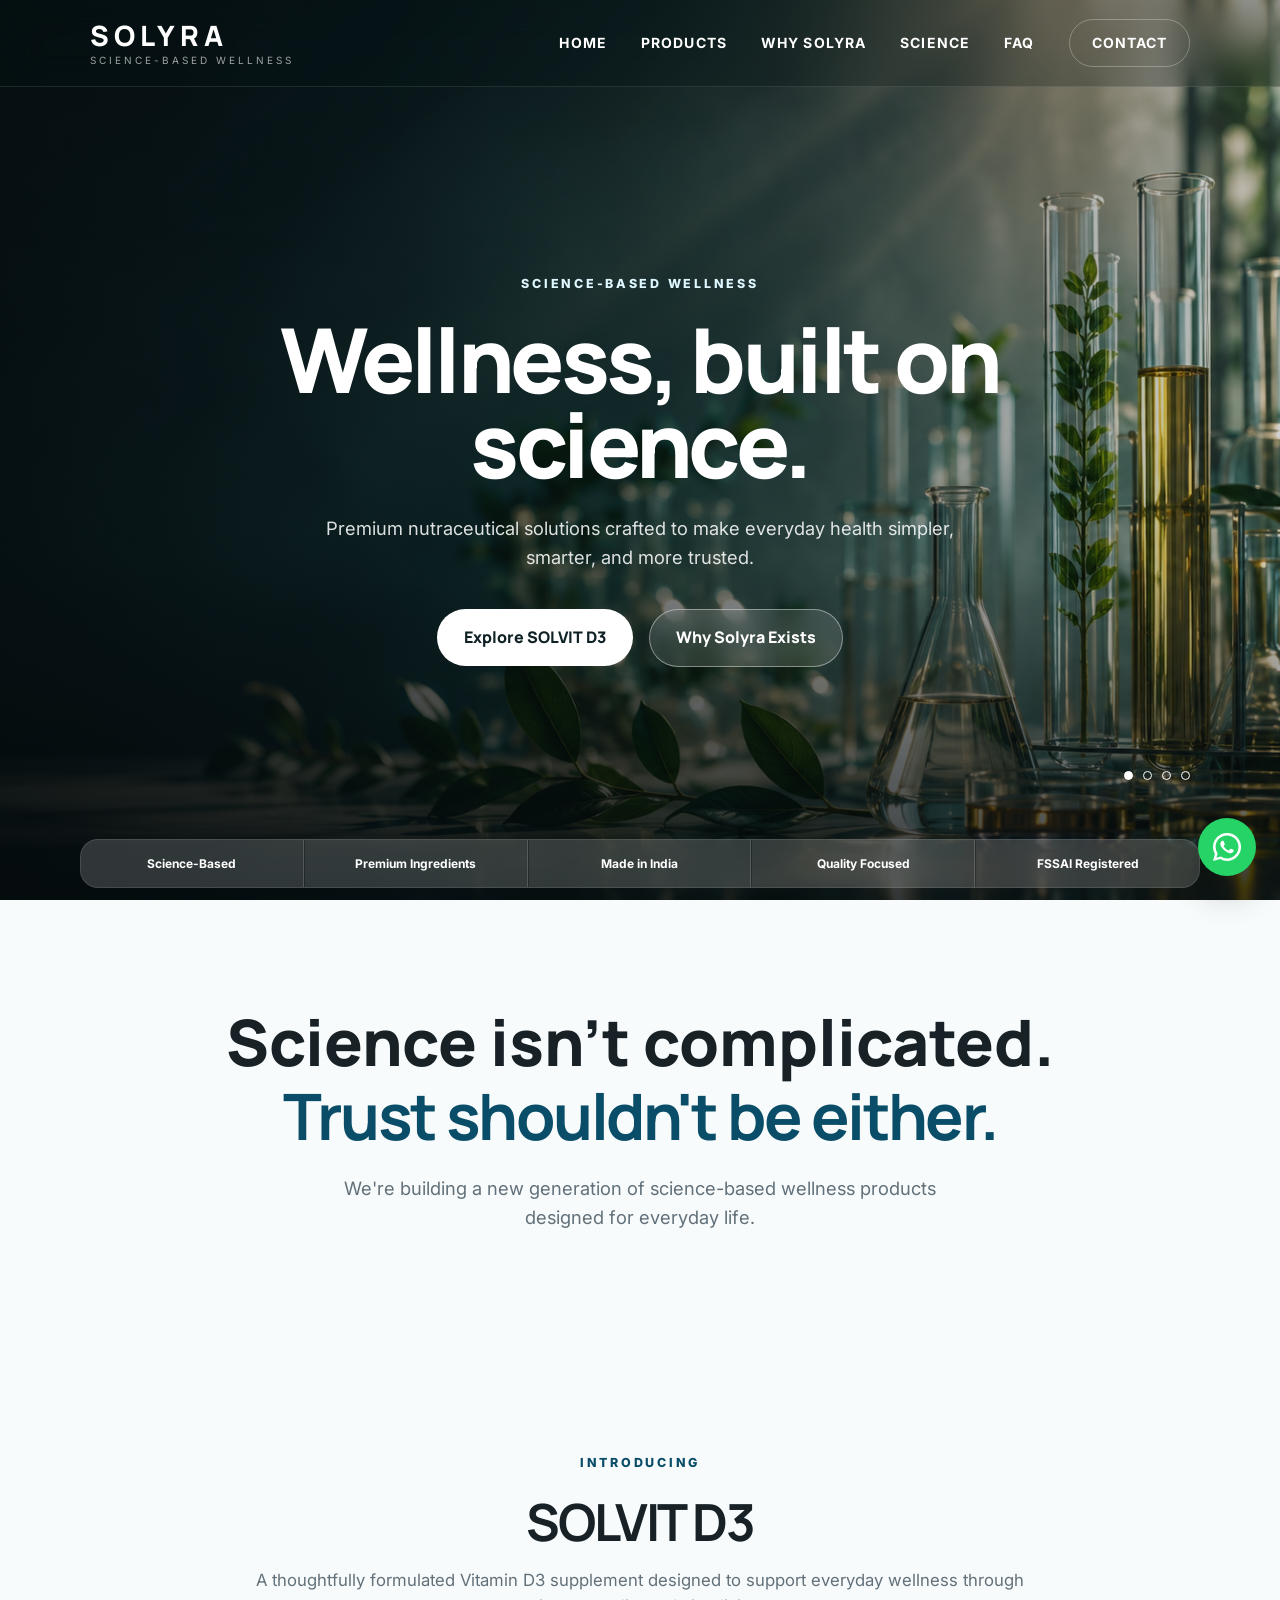
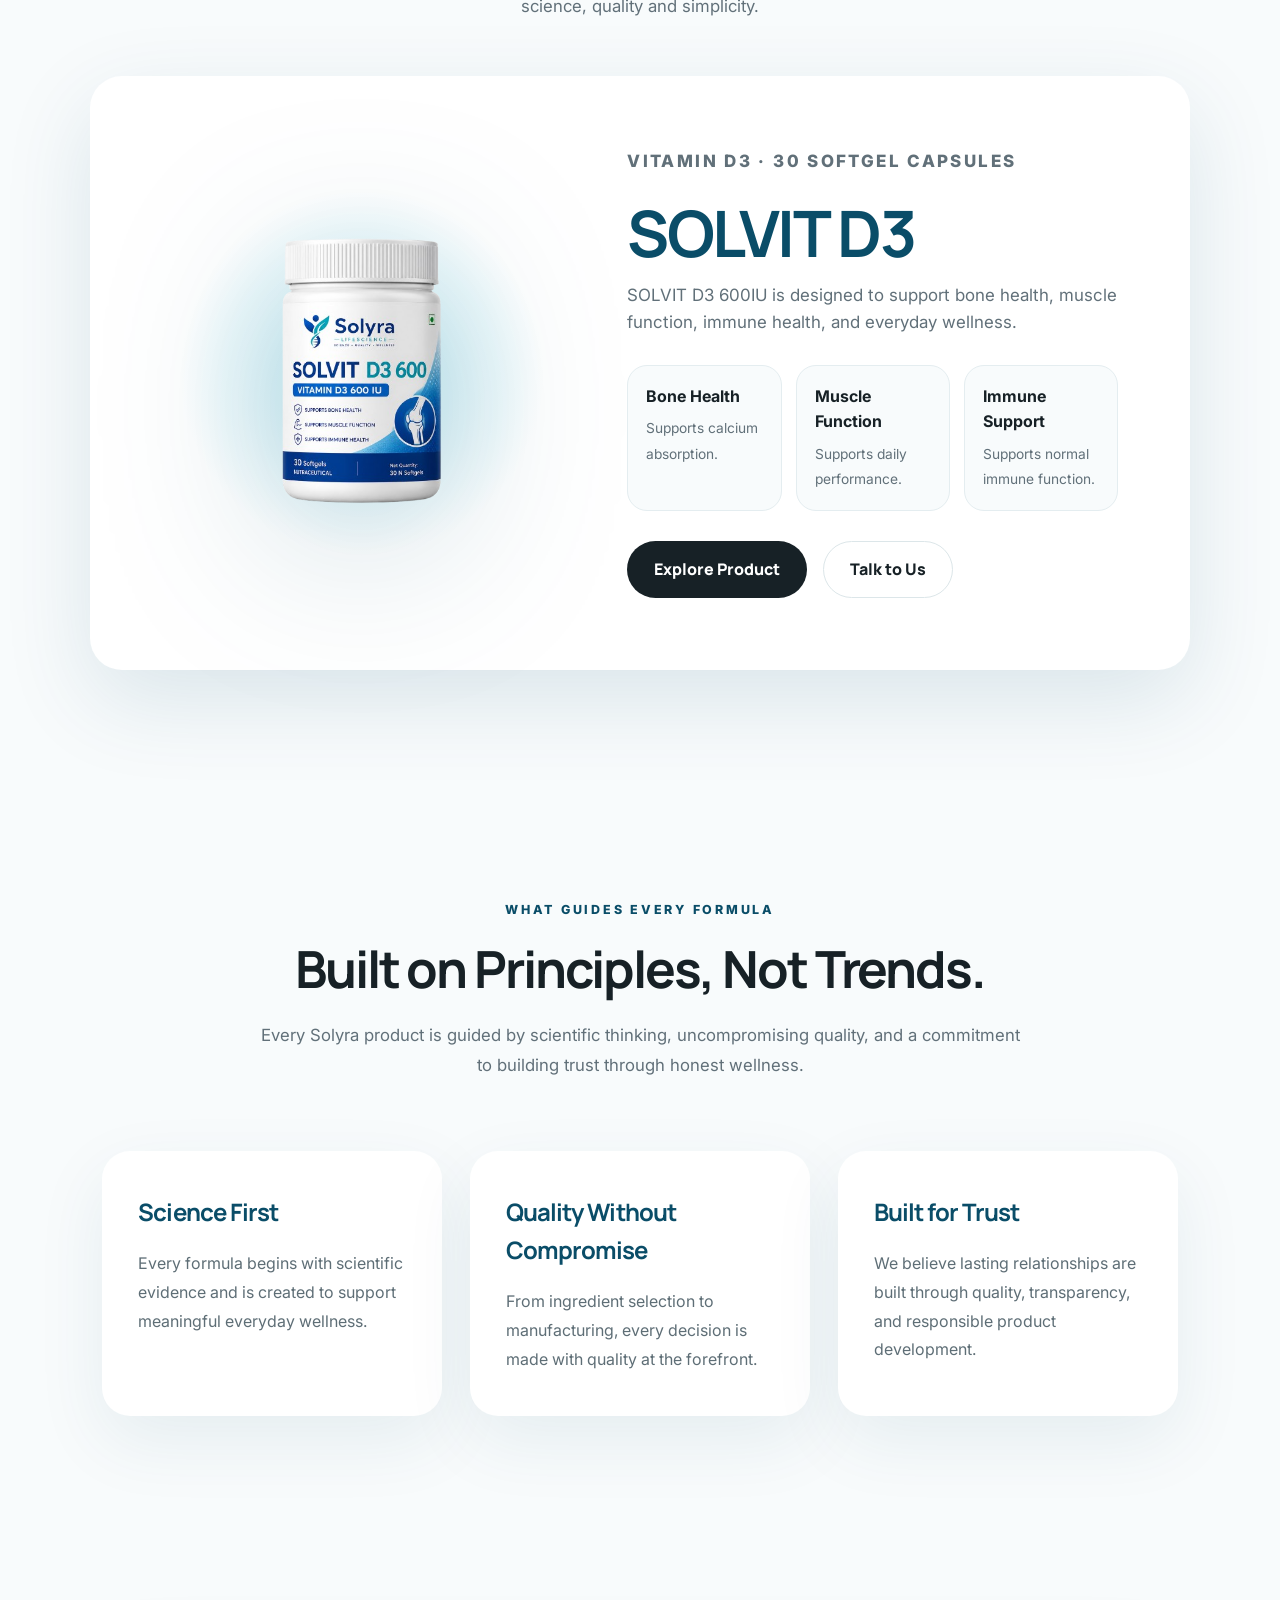
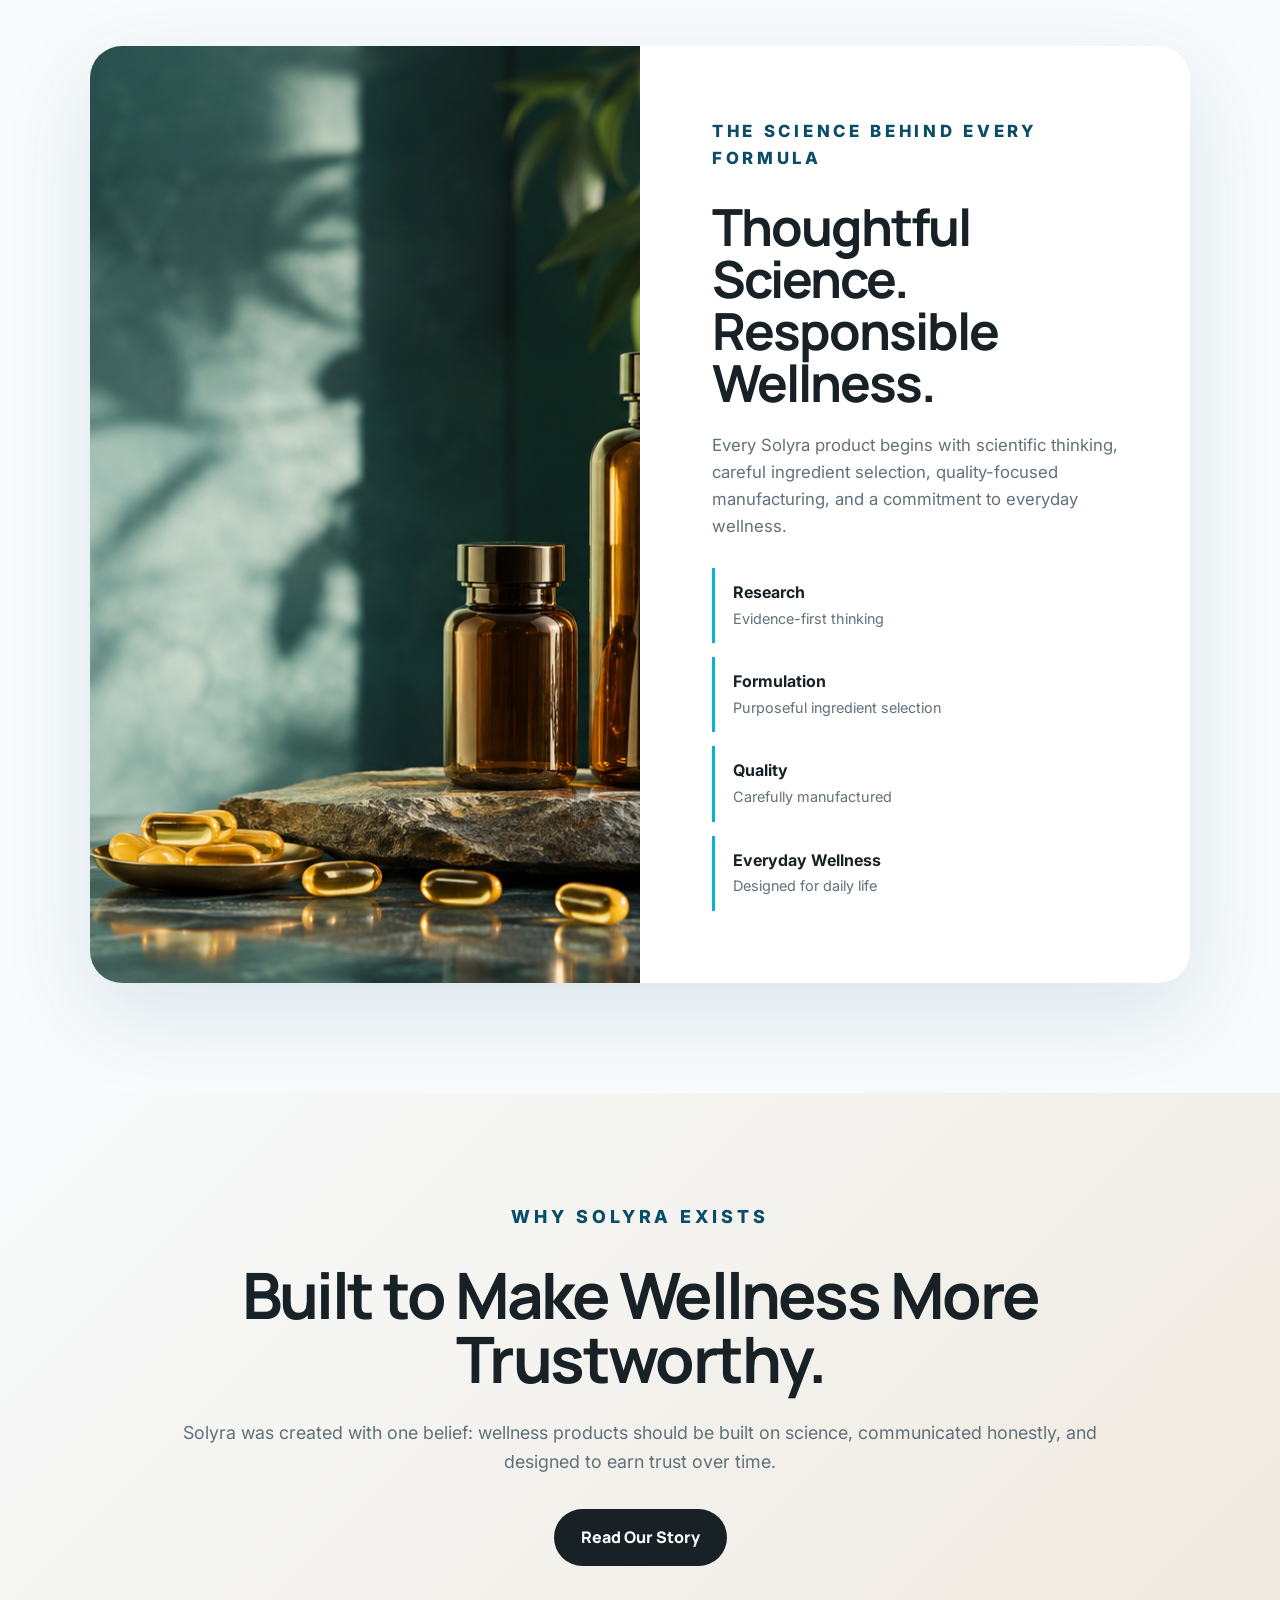
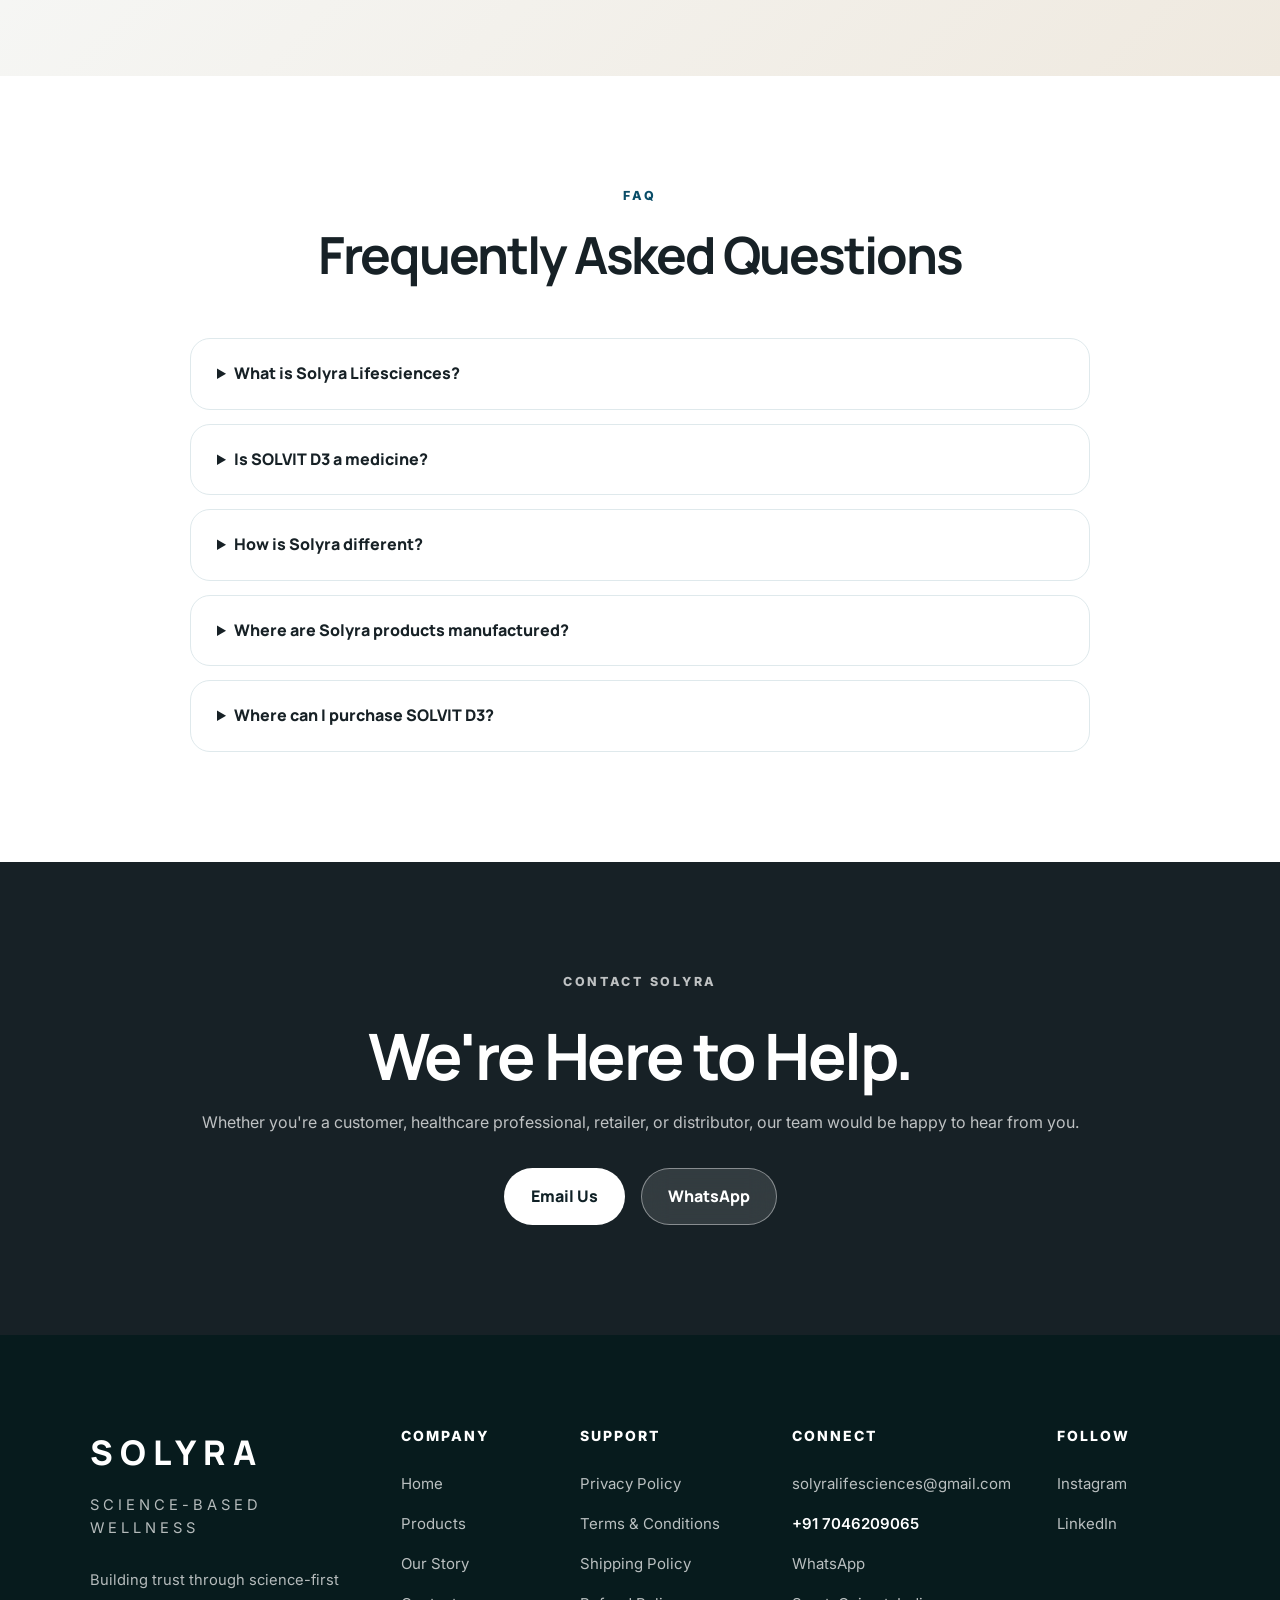
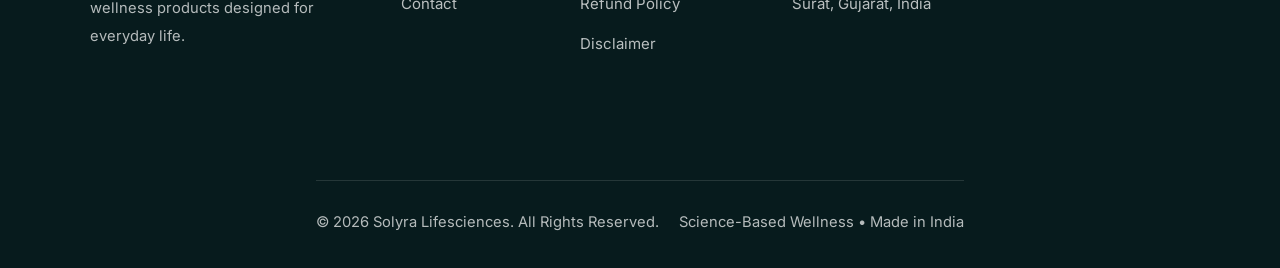
==== commit 0ed8a010: "Update index.html" ====
--- a/index.html
+++ b/index.html
@@ -56,7 +56,7 @@
     transform:translateX(-50%) !important;
 
     width:84% !important;
-    max: width 980px; !important;
+    max-width:980px !important;
 
     display:grid !important;
     grid-template-columns:repeat(5, 1fr) !important;
@@ -95,7 +95,7 @@
     transform:translateX(-50%) !important;
 
     width:84% !important;
-    max : width:980px !important;
+    max-width:980px !important;
 
     display:grid !important;
     grid-template-columns:repeat(5, 1fr) !important;
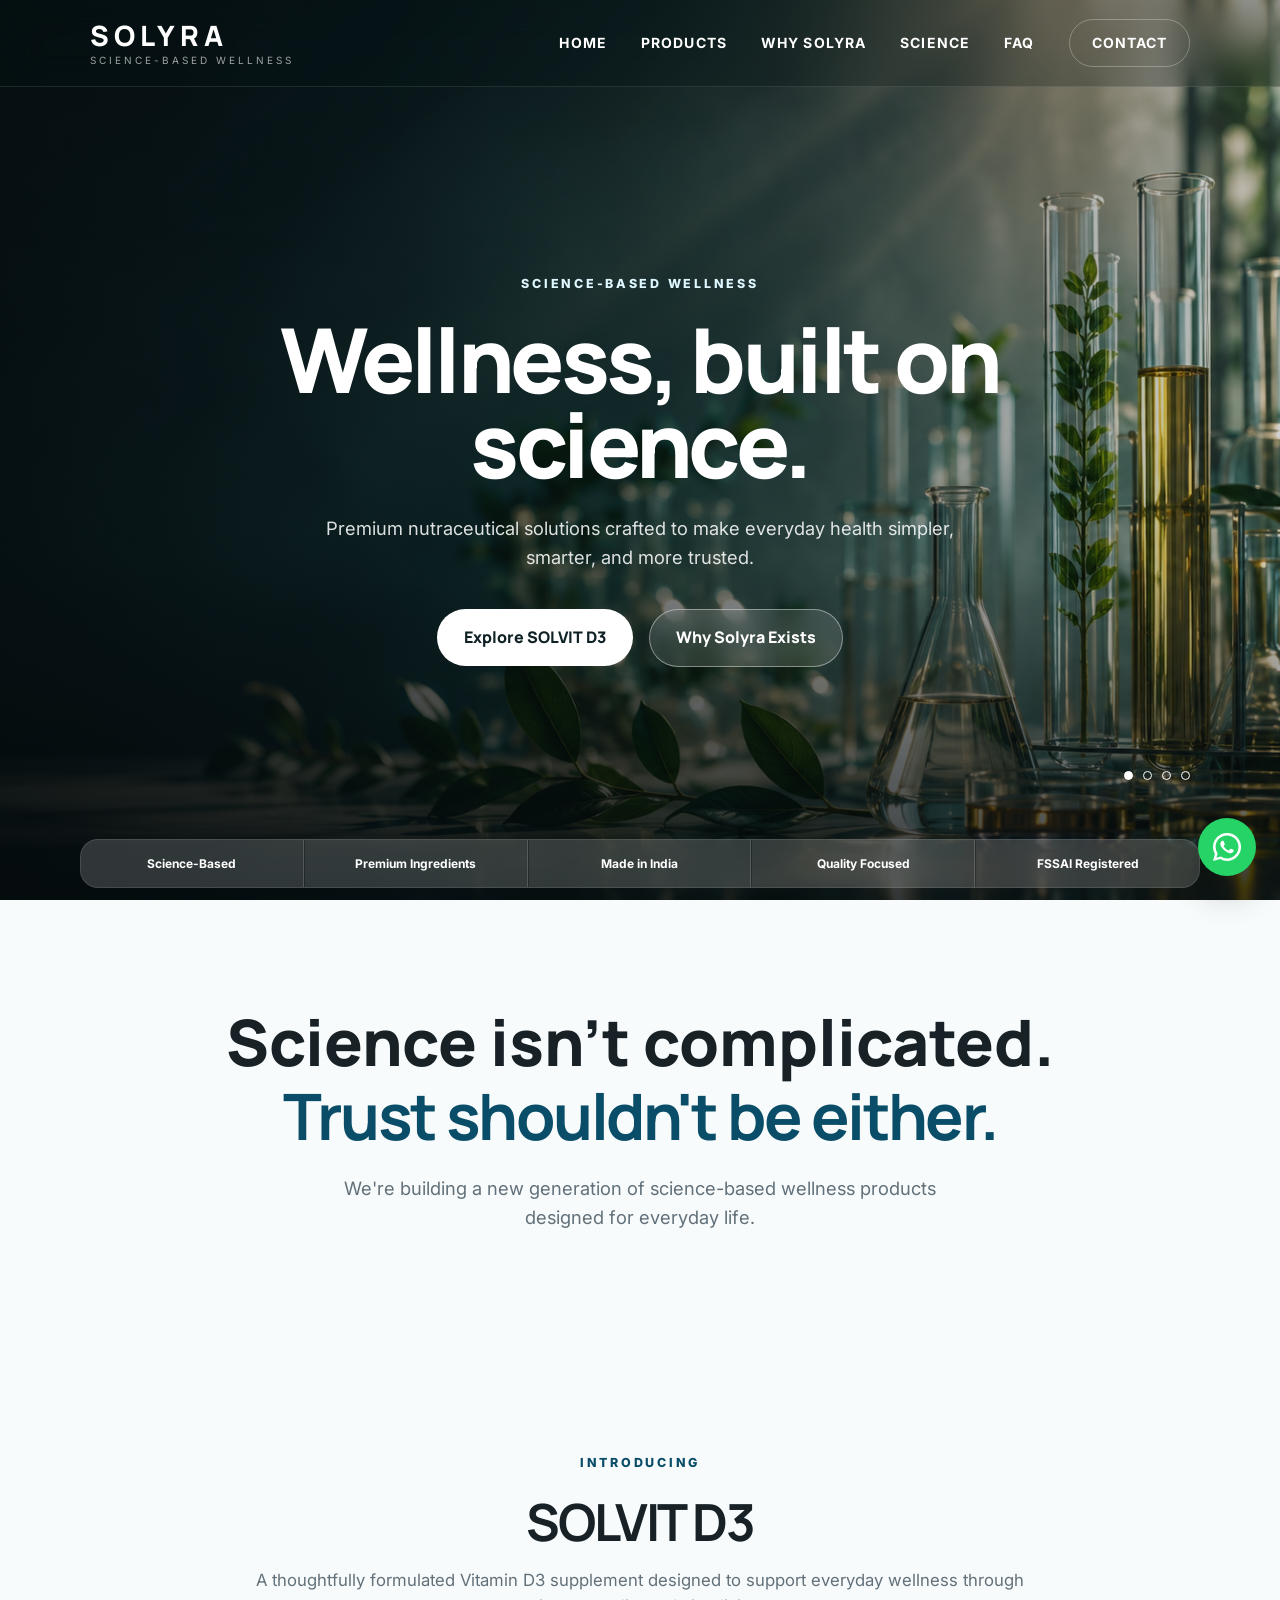
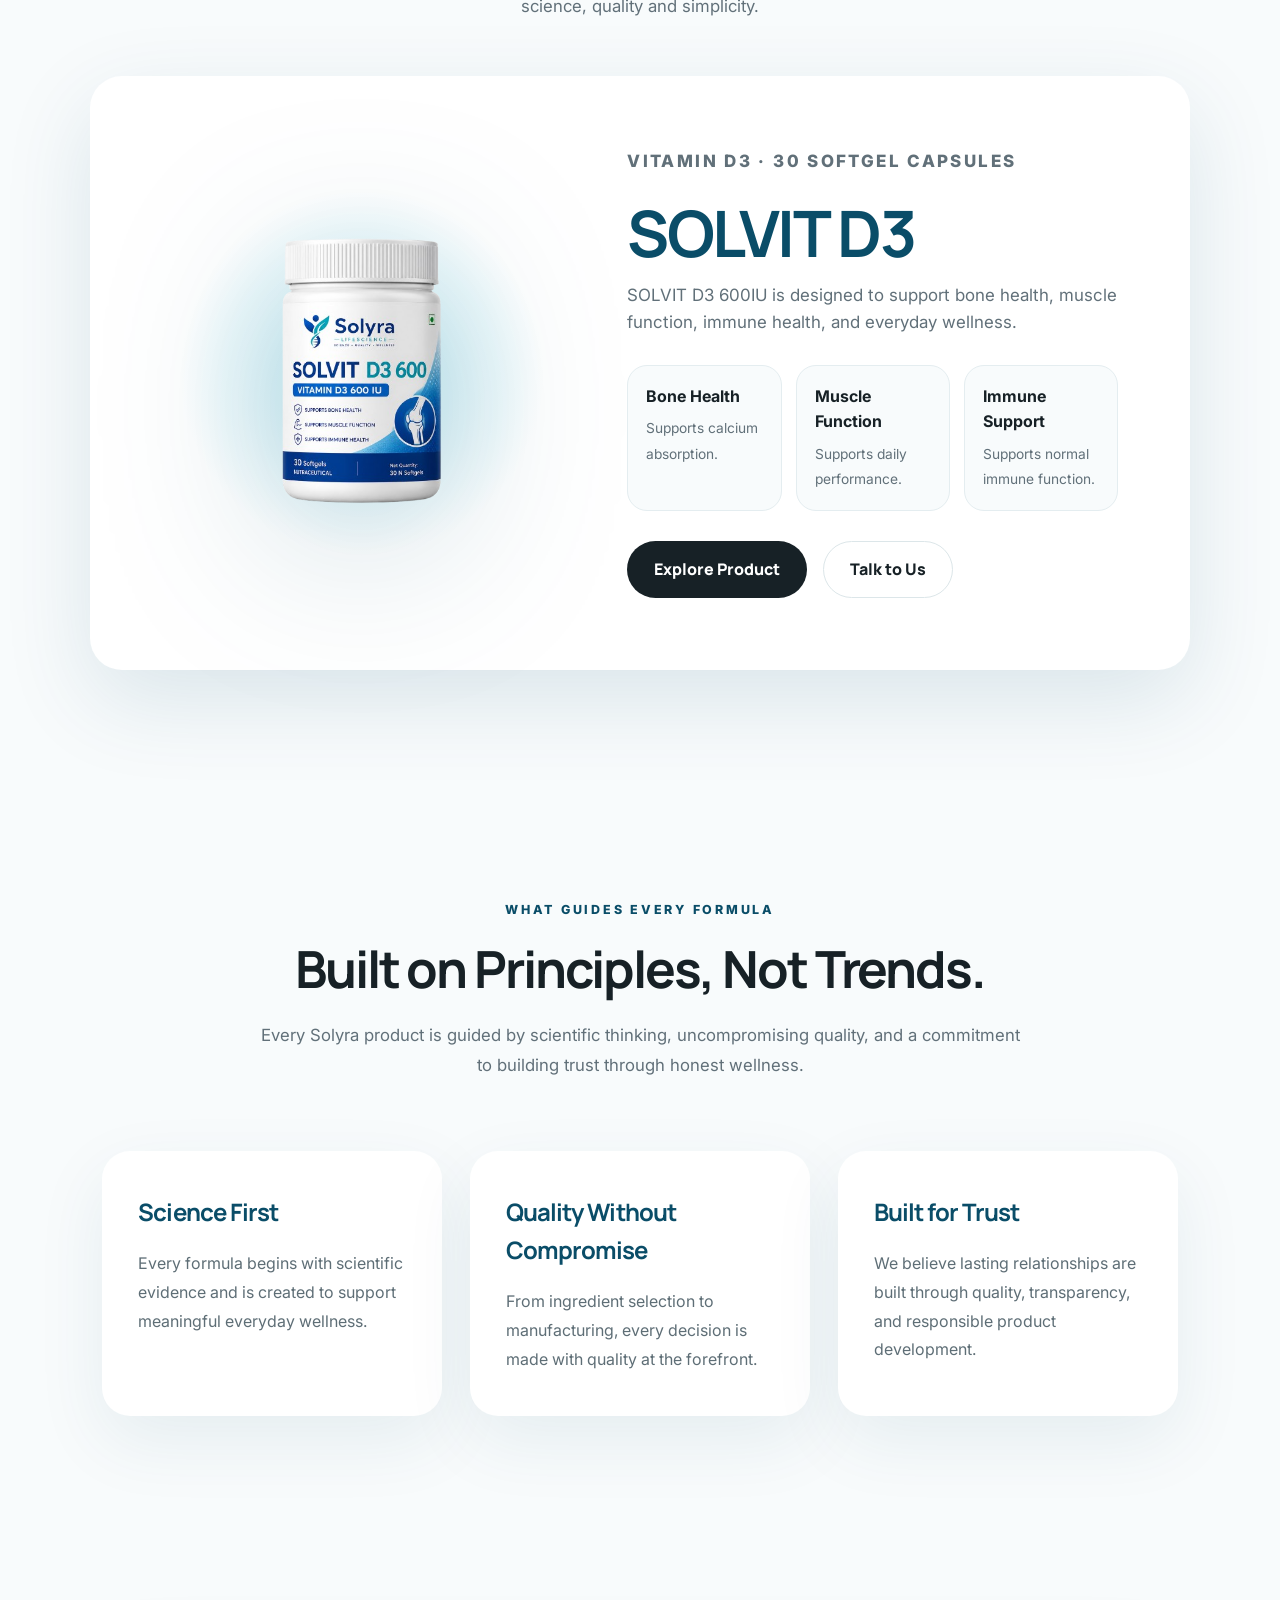
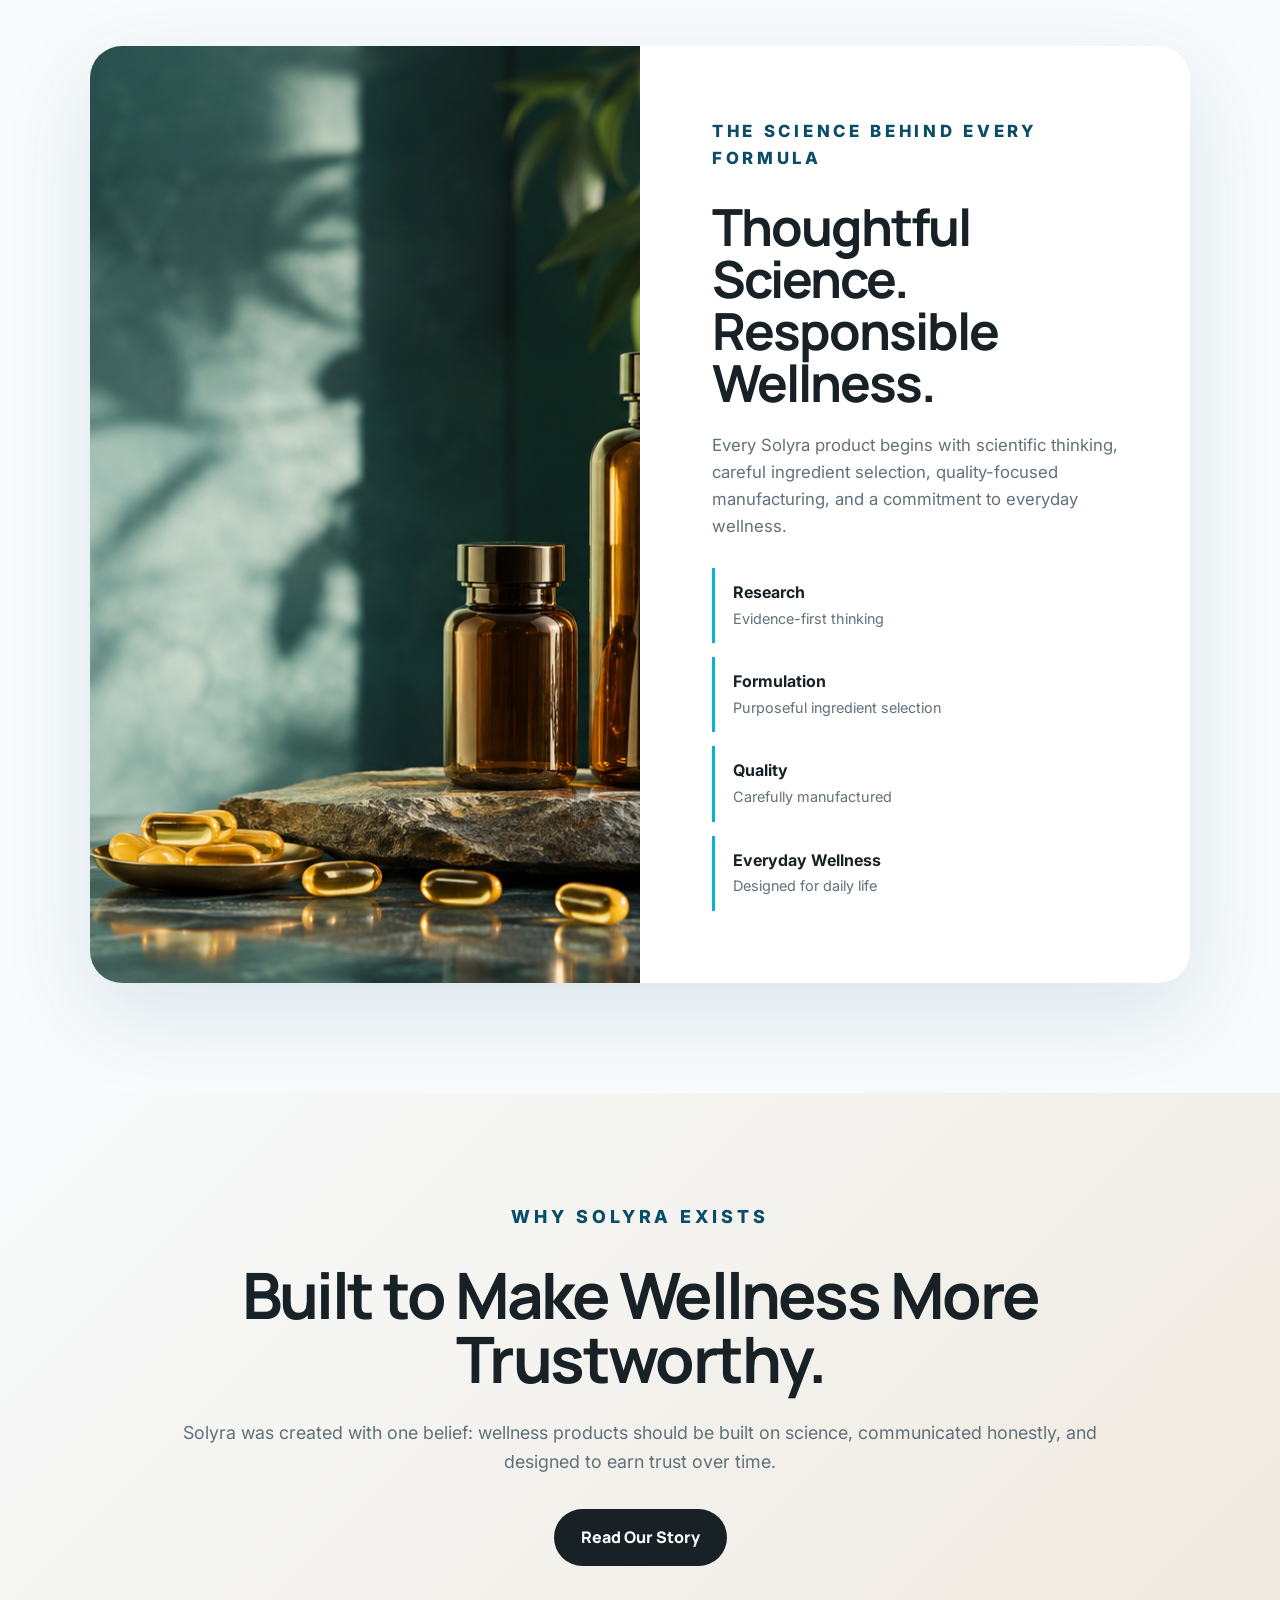
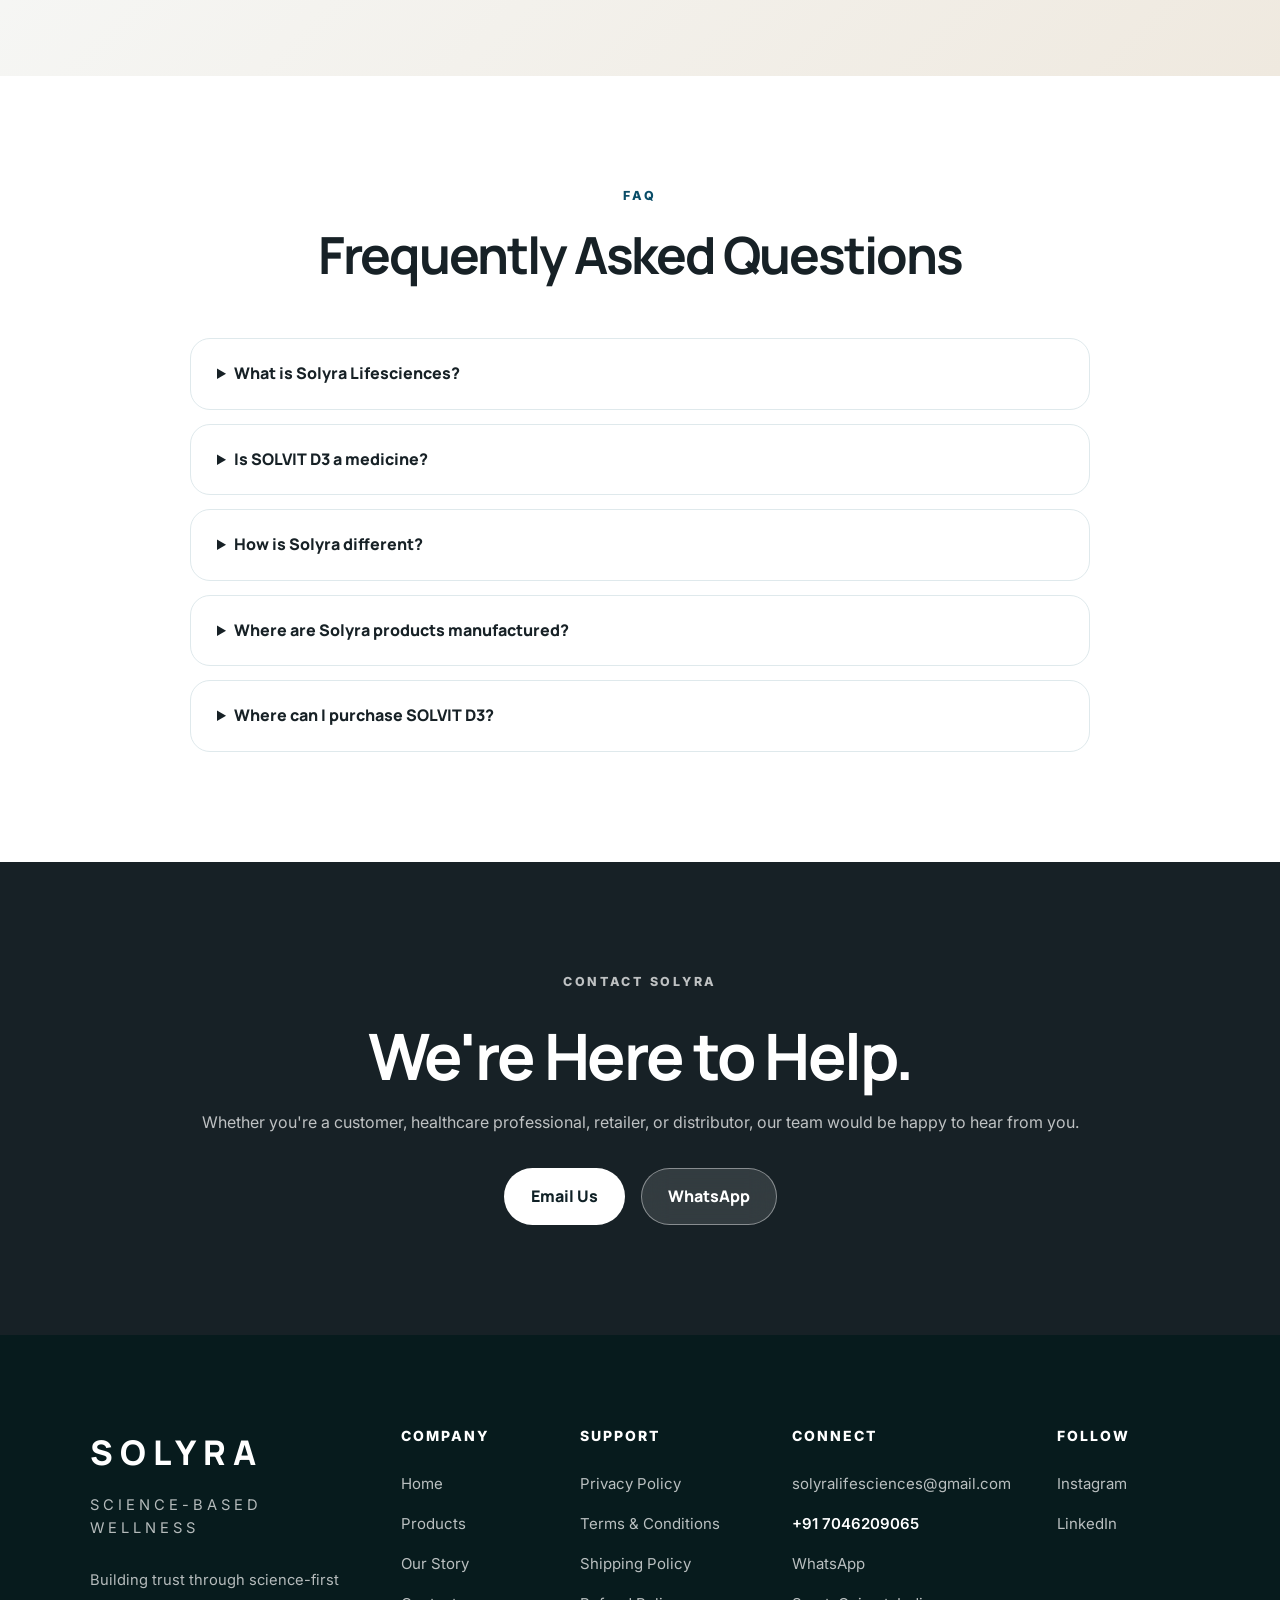
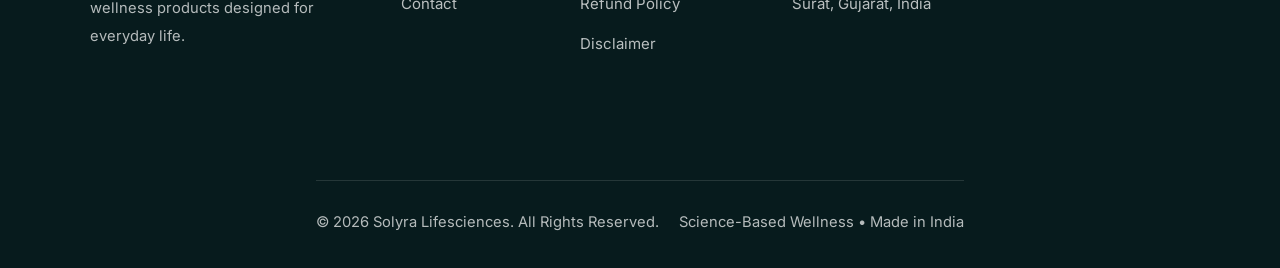
==== commit 1cfdfd57: "Update index.html" ====
--- a/index.html
+++ b/index.html
@@ -210,7 +210,7 @@
         padding:18px 12px !important;
     }
 }
-}
+
 .benefit-card{
     padding:24px 20px;
     border-radius:18px;
@@ -345,13 +345,10 @@
 }
 
 .btn{
-    transition:transform .25s ease, box-shadow .25s ease, background .25s ease;
-    .btn{
     position:relative;
     overflow:hidden;
-}
-}
-
+    transition:transform .25s ease, box-shadow .25s ease, background .25s ease;
+}
 .btn:hover{
     transform:translateY(-3px);
 }
--- a/styles.css
+++ b/styles.css
@@ -24,43 +24,18 @@
 .brand{display:flex;flex-direction:column;line-height:1;color:white}.brand-mark{font-weight:800;font-size:1.75rem;letter-spacing:.16em}.brand-subtitle{text-transform:uppercase;font-size:.62rem;letter-spacing:.22em;margin-top:7px;opacity:.82}.nav-links{display:flex;gap:34px;align-items:center;font-size:.88rem;font-weight:600;text-transform:uppercase;letter-spacing:.08em}.nav-cta{padding:12px 20px;border:1px solid currentColor;border-radius:999px}.nav-toggle{display:none;background:none;border:0;color:white;font-size:1.7rem}
 .hero{position:relative;min-height:100vh;display:flex;align-items:center;justify-content:center;overflow:hidden;color:white;background:#050b0d;padding:120px 7vw 80px}.hero-slide{position:absolute;inset:0;background-size:cover;background-position:center;opacity:0;transform:scale(1.04);transition:opacity 1s ease, transform 7s ease}.hero-slide.active{opacity:1;transform:scale(1)}.hero-overlay{position:absolute;inset:0;background:linear-gradient(90deg,rgba(4,10,12,.82),rgba(4,10,12,.52),rgba(4,10,12,.18)),linear-gradient(0deg,rgba(4,10,12,.7),transparent 38%)}.hero-content{position:relative;z-index:3;max-width:780px;text-align:center;margin:auto}.eyebrow{text-transform:uppercase;letter-spacing:.22em;font-size:.78rem;font-weight:800;color:#dff8ff;margin-bottom:22px}.eyebrow.dark{color:var(--teal)}.hero h1{font-size:clamp(3rem,7vw,6.6rem);line-height:.95;font-weight:800;margin-bottom:28px}.hero-copy{max-width:650px;margin:0 auto 36px;font-size:1.15rem;color:rgba(255,255,255,.86)}.hero-actions,.contact-actions,.product-actions{display:flex;justify-content:center;gap:16px;flex-wrap:wrap}.btn{display:inline-flex;align-items:center;justify-content:center;padding:15px 26px;border-radius:999px;font-weight:800;font-family:Manrope,sans-serif;transition:.28s ease;border:1px solid transparent}.btn:hover{transform:translateY(-3px)}.btn-primary{background:var(--white);color:#102126}.btn-ghost{background:rgba(255,255,255,.12);color:white;border-color:rgba(255,255,255,.42);backdrop-filter:blur(14px)}.btn-dark{background:var(--charcoal);color:white}.btn-light{background:white;color:var(--charcoal);border-color:#dce6e9}.hero-trust{position:absolute;z-index:4;left:50%;bottom:34px;transform:translateX(-50%);width:min(1100px,86vw);display:grid;grid-template-columns:repeat(5,1fr);gap:1px;border-radius:999px;overflow:hidden;background:rgba(255,255,255,.14);backdrop-filter:blur(18px);border:1px solid rgba(255,255,255,.18)}.hero-trust span{text-align:center;padding:16px 10px;font-size:.78rem;font-weight:700;background:rgba(255,255,255,.08)}.slider-controls{position:absolute;z-index:5;right:7vw;bottom:120px;display:flex;gap:10px}.slider-dot{width:9px;height:9px;border-radius:50%;border:1px solid white;background:transparent;cursor:pointer}.slider-dot.active{background:white}.section{padding:110px 7vw}.brand-statement{text-align:center;max-width:1100px;margin:auto}.brand-statement p{font-family:Manrope,sans-serif;font-size:clamp(2.4rem,5vw,5.6rem);font-weight:800;line-height:1;color:var(--charcoal)}.brand-statement h2{font-size:clamp(2.4rem,5vw,5.6rem);line-height:1;color:var(--teal);margin:10px 0 26px}.brand-statement span{font-size:1.15rem;color:var(--muted);max-width:650px;display:block;margin:auto}.section-heading{text-align:center;max-width:780px;margin:0 auto 56px}.section-heading h2{font-size:clamp(2.4rem,4vw,4.2rem);line-height:1.05;color:var(--charcoal);margin-bottom:18px}.section-heading p:last-child{color:var(--muted);font-size:1.05rem}.product-card{background:white;border-radius:var(--radius-lg);box-shadow:var(--shadow);padding:72px;display:grid;grid-template-columns:.9fr 1.1fr;gap:64px;align-items:center}.product-visual{position:relative;text-align:center;min-height:430px;display:grid;place-items:center}.product-visual .glow{position:absolute;width:380px;height:380px;border-radius:50%;background:radial-gradient(circle,rgba(5,180,216,.26),transparent 68%)}.product-visual img{position:relative;z-index:2;width:min(360px,80%);filter:drop-shadow(0 38px 42px rgba(0,0,0,.2));animation:float 5s ease-in-out infinite}@keyframes float{50%{transform:translateY(-14px)}}.product-info h3{font-size:clamp(2.7rem,5vw,5rem);line-height:.95;color:var(--teal);margin:10px 0 18px}.product-kicker{text-transform:uppercase;font-weight:800;letter-spacing:.14em;color:var(--emerald);font-size:.8rem}.product-info>p{color:var(--muted);font-size:1.06rem;margin-bottom:28px}.benefit-grid{display:grid;grid-template-columns:repeat(3,1fr);gap:14px;margin-bottom:30px}.benefit-grid div{background:var(--paper);border:1px solid #e4edf0;border-radius:20px;padding:18px}.benefit-grid strong{display:block;color:var(--charcoal);margin-bottom:6px}.benefit-grid span{font-size:.86rem;color:var(--muted)}.product-actions{justify-content:flex-start}.why-section{background:#fff}.why-grid{display:grid;grid-template-columns:repeat(4,1fr);gap:22px}.why-card{background:var(--paper);border:1px solid #e4edf0;border-radius:var(--radius-md);padding:30px;min-height:230px;transition:.28s ease}.why-card:hover{transform:translateY(-8px);box-shadow:var(--shadow)}.why-card span{font-family:Manrope,sans-serif;font-weight:800;color:var(--cyan);font-size:.9rem}.why-card h3{font-size:1.25rem;margin:22px 0 10px;color:var(--charcoal)}.why-card p{color:var(--muted);font-size:.95rem}.science-panel{display:grid;grid-template-columns:1fr 1fr;min-height:600px;border-radius:var(--radius-lg);overflow:hidden;background:white;box-shadow:var(--shadow)}.science-image{background:url('assets/hero-3.png') center/cover no-repeat}.science-content{padding:72px;display:flex;flex-direction:column;justify-content:center}.science-content h2{font-size:clamp(2.4rem,4vw,4.5rem);line-height:1.02;margin-bottom:24px;color:var(--charcoal)}.science-content p{color:var(--muted);font-size:1.05rem;margin-bottom:28px}.process{display:grid;gap:14px}.process div{border-left:3px solid var(--cyan);padding:12px 0 12px 18px}.process strong{display:block}.process span{color:var(--muted);font-size:.9rem}.story-section{background:linear-gradient(135deg,#f8fbfc,#efe9df)}.story-content{max-width:920px;margin:auto;text-align:center}.story-content h2{font-size:clamp(2.6rem,5vw,5.8rem);line-height:1;margin-bottom:28px;color:var(--charcoal)}.story-content p{color:var(--muted);font-size:1.12rem;margin-bottom:32px}.faq-section{background:white}.faq-list{max-width:900px;margin:auto;display:grid;gap:14px}.faq-list details{border:1px solid #dfe9ec;border-radius:20px;background:white;padding:22px 26px}.faq-list summary{font-weight:800;font-family:Manrope,sans-serif;cursor:pointer}.faq-list p{color:var(--muted);margin-top:14px}.contact-section{background:var(--charcoal);color:white}.contact-card{text-align:center;max-width:880px;margin:auto}.contact-card h2{font-size:clamp(2.6rem,5vw,5.5rem);line-height:1;margin-bottom:22px}.contact-card p{color:rgba(255,255,255,.72);margin-bottom:32px}.footer{background:#081115;color:white;padding:58px 7vw;display:flex;justify-content:space-between;gap:30px;align-items:flex-start;flex-wrap:wrap}.footer h3{font-family:Manrope,sans-serif;letter-spacing:.18em}.footer p,.footer a{color:rgba(255,255,255,.7);font-size:.92rem}.footer-links{display:flex;gap:22px;flex-wrap:wrap}.whatsapp-float{position:fixed;right:24px;bottom:24px;width:58px;height:58px;border-radius:50%;display:grid;place-items:center;background:#25D366;color:white;font-size:25px;z-index:80;box-shadow:0 18px 35px rgba(0,0,0,.24)}.reveal{opacity:0;transform:translateY(28px);transition:opacity .8s ease, transform .8s ease}.reveal.visible{opacity:1;transform:none}
 @media(max-width:980px){.nav-toggle{display:block}.nav-links{position:absolute;top:86px;left:0;width:100%;background:white;color:var(--charcoal);flex-direction:column;padding:24px;gap:18px;box-shadow:0 20px 60px rgba(0,0,0,.08);display:none}.nav-links.open{display:flex}.hero-trust{grid-template-columns:repeat(2,1fr);border-radius:24px;bottom:22px}.slider-controls{display:none}.product-card,.science-panel{grid-template-columns:1fr}.why-grid{grid-template-columns:1fr 1fr}.science-image{min-height:360px}.product-card,.science-content{padding:42px}.hero{padding-inline:24px}.section{padding:82px 24px}.footer{flex-direction:column}.nav{padding-inline:24px}}
-@media(max-width:620px){.hero{min-height:92vh}.hero h1{font-size:3.1rem}.hero-copy{font-size:1rem}.
+@media(max-width:620px){
+    .hero{
+        min-height:92vh;
+    }
 
-.hero-trust{
-    position:absolute !important;
-    left:0 !important;
-    right:0 !important;
-    bottom:32px !important;
+    .hero h1{
+        font-size:3.1rem;
+    }
 
-    width:min(1100px, calc(100% - 120px)) !important;
-    margin:0 auto !important;
-
-    display:grid !important;
-    grid-template-columns:repeat(5, 1fr) !important;
-
-    background:rgba(255,255,255,0.14) !important;
-    backdrop-filter:blur(18px) !important;
-    -webkit-backdrop-filter:blur(18px) !important;
-
-    border:1px solid rgba(255,255,255,0.18) !important;
-    border-radius:22px !important;
-    overflow:hidden !important;
-
-    z-index:10 !important;
-}
-
-.hero-trust span{
-    color:#ffffff !important;
-    font-weight:600 !important;
-    font-size:14px !important;
-    text-align:center !important;
-    padding:22px 14px !important;
-    border-right:1px solid rgba(255,255,255,0.16) !important;
-    white-space:nowrap !important;
-}
-
-.hero-trust span:last-child{
-    border-right:none !important;
+    .hero-copy{
+        font-size:1rem;
+    }
 }
 
 @media(max-width:900px){
@@ -83,15 +58,20 @@
 
 @media(max-width:520px){
     .hero-trust{
-        grid-template-columns:1fr !important;
+        grid-template-columns:repeat(2, 1fr) !important;
+        margin-top:28px !important;
+        border-radius:18px !important;
     }
 
     .hero-trust span{
         border-right:none !important;
         border-bottom:1px solid rgba(255,255,255,0.16) !important;
+        font-size:12px !important;
+        padding:14px 10px !important;
     }
 
     .hero-trust span:last-child{
+        grid-column:1 / -1;
         border-bottom:none !important;
     }
 }
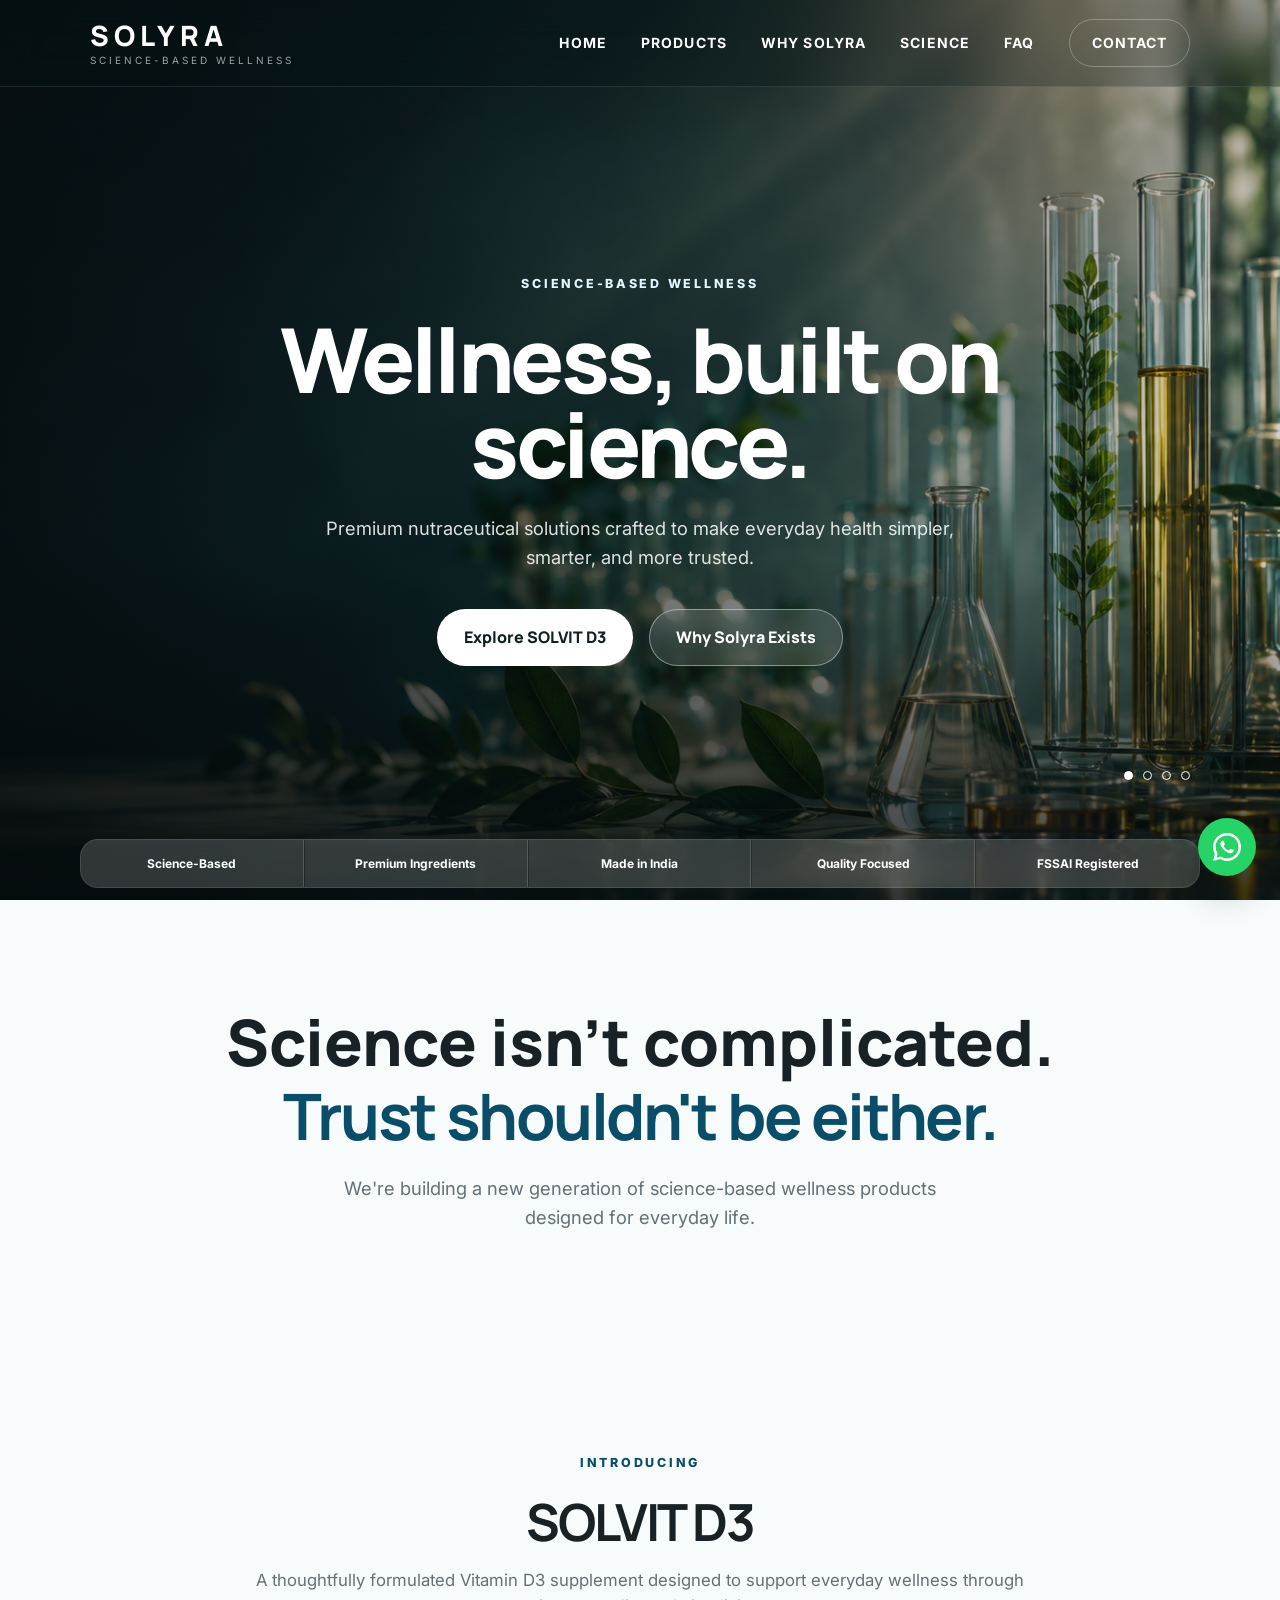
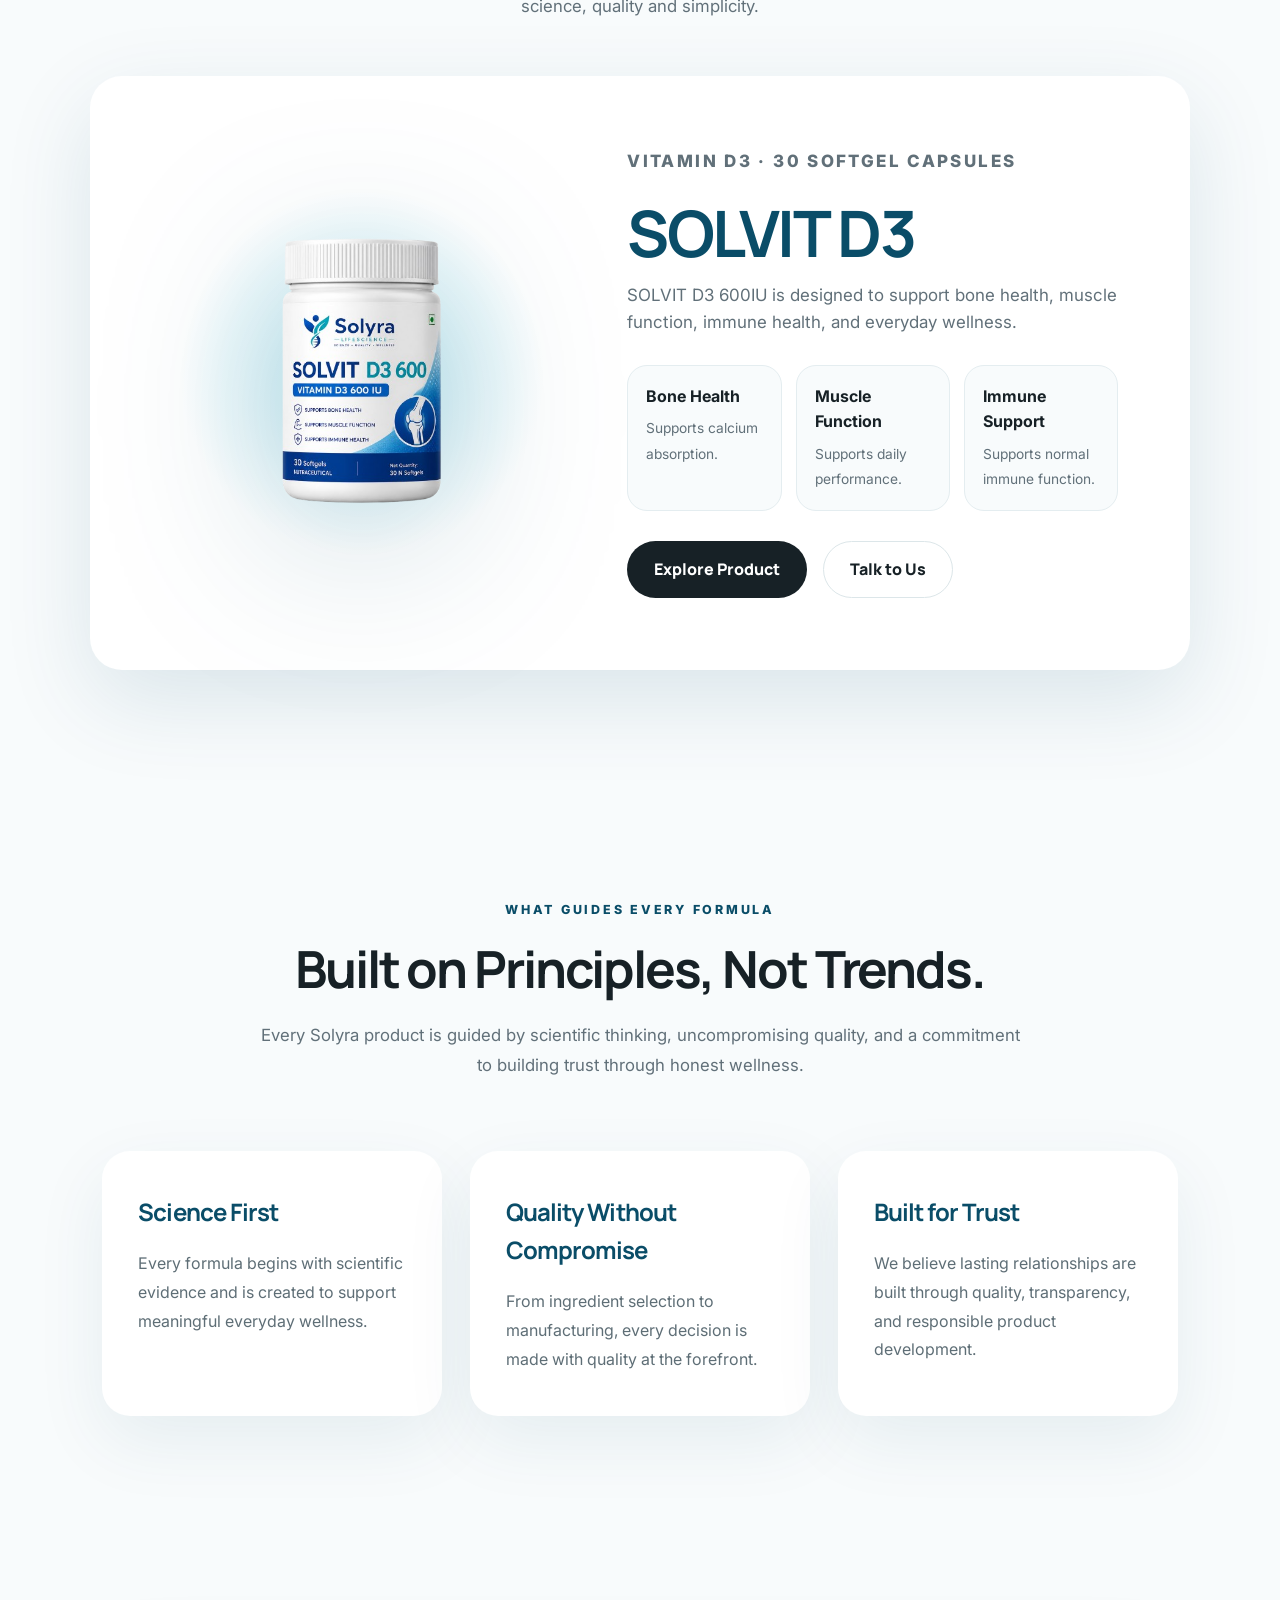
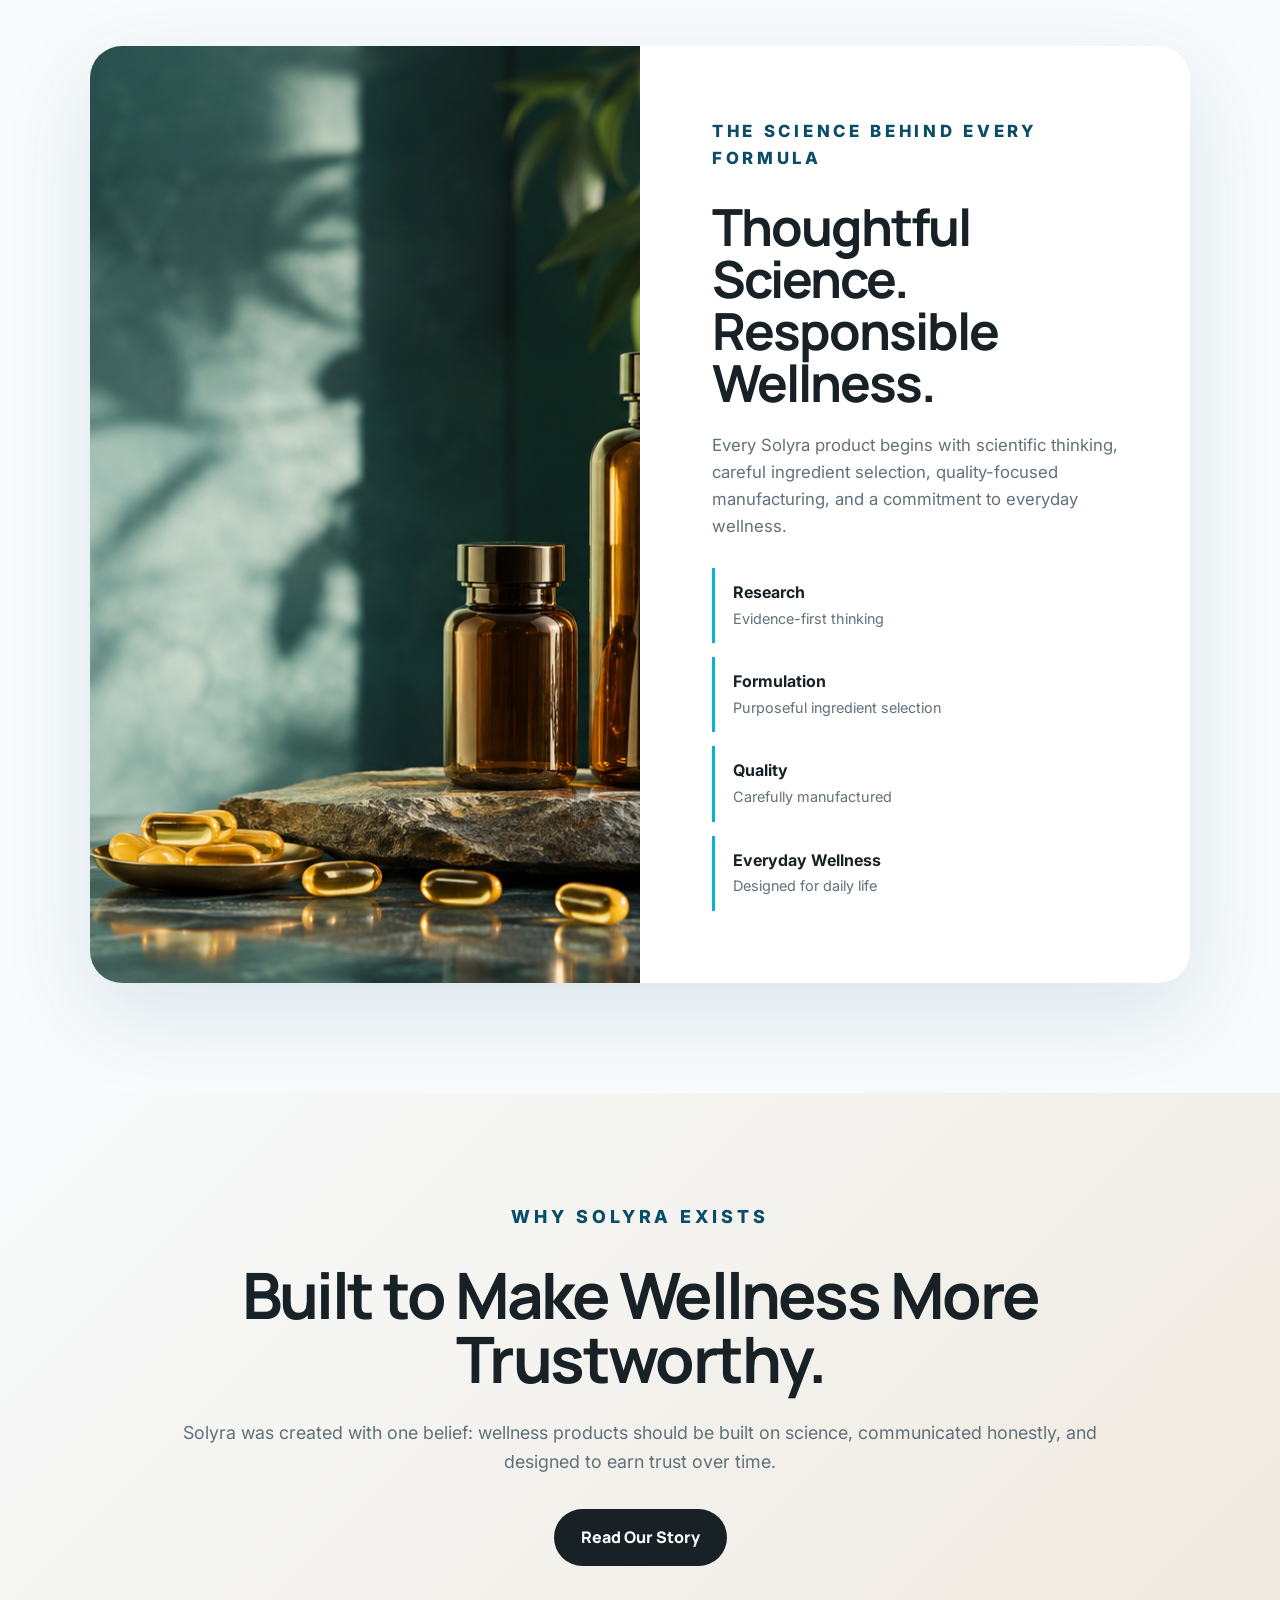
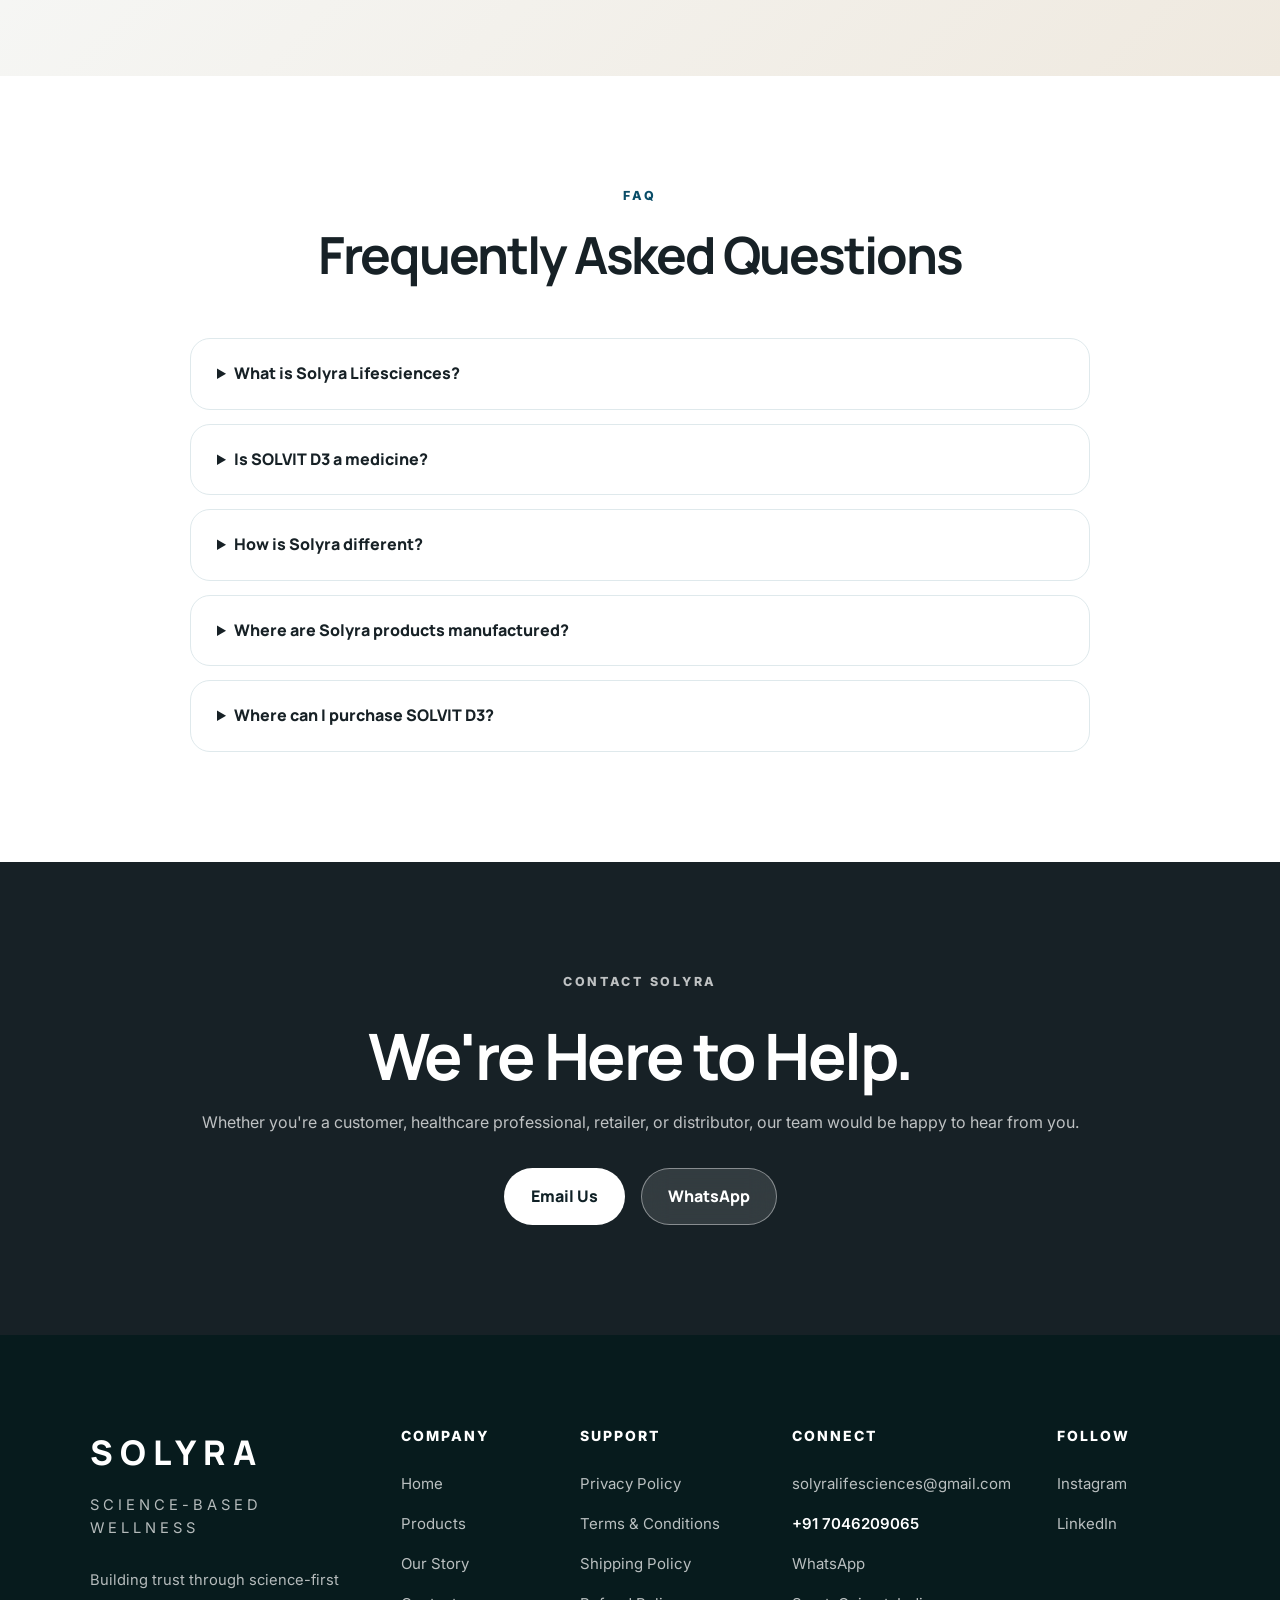
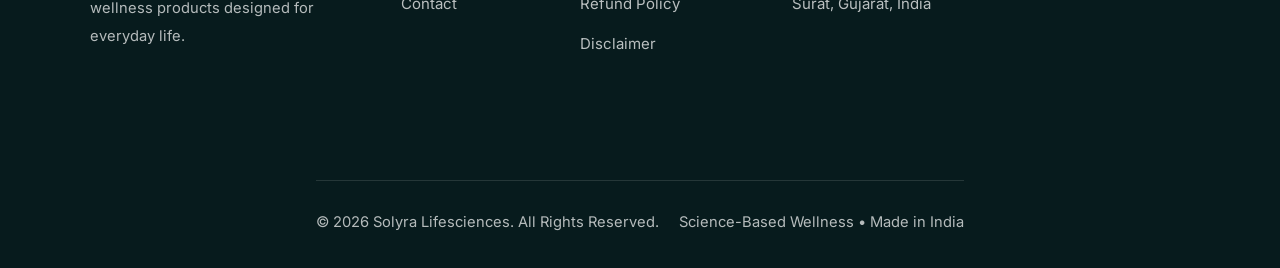
==== commit dd29f8f0: "Update index.html" ====
--- a/index.html
+++ b/index.html
@@ -23,12 +23,15 @@
 <meta property="og:description" content="Science-based wellness by Solyra Lifesciences. Discover thoughtfully developed nutraceutical products built on quality, trust, and everyday health.">
 <meta property="og:type" content="website">
 <meta property="og:url" content="https://www.solyralifesciences.com/">
+<meta property="og:site_name" content="Solyra Lifesciences">
+<meta property="og:locale" content="en_IN">
 <meta property="og:image" content="https://www.solyralifesciences.com/assets/og-image.jpg">
 <meta name="twitter:card" content="summary_large_image">
 <meta name="twitter:title" content="Solyra Lifesciences | Science-Based Wellness">
 <meta name="twitter:description" content="Science-based wellness built on quality, trust, and everyday health.">
 <meta name="twitter:image" content="https://www.solyralifesciences.com/assets/og-image.jpg">
   <link rel="icon" type="image/png" href="assets/favicon.png" />
+  <link rel="apple-touch-icon" href="assets/apple-touch-icon.png">
   <link rel="preconnect" href="https://fonts.googleapis.com" />
   <link rel="preconnect" href="https://fonts.gstatic.com" crossorigin />
   <link href="https://fonts.googleapis.com/css2?family=Inter:wght@400;500;600;700&family=Manrope:wght@500;600;700;800&display=swap" rel="stylesheet" />
--- a/styles.css
+++ b/styles.css
@@ -74,4 +74,159 @@
         grid-column:1 / -1;
         border-bottom:none !important;
     }
+}
+/* CLEAN MOBILE OPTIMIZATION */
+
+html,
+body{
+    max-width:100%;
+    overflow-x:hidden;
+}
+
+@media(max-width:620px){
+
+    .hero{
+        min-height:auto;
+        display:block;
+        padding:110px 22px 55px;
+        overflow:hidden;
+    }
+
+    .hero-slide{
+        background-size:cover;
+        background-position:center center;
+    }
+
+    .hero-content{
+        max-width:100%;
+        text-align:left;
+        margin:0;
+        padding-top:32px;
+    }
+
+    .hero .eyebrow{
+        font-size:12px;
+        letter-spacing:4px;
+        margin-bottom:22px;
+    }
+
+    .hero h1{
+        font-size:44px;
+        line-height:1.08;
+        max-width:100%;
+        margin-bottom:24px;
+    }
+
+    .hero-copy{
+        font-size:17px;
+        line-height:1.65;
+        max-width:100%;
+        margin:0 0 30px;
+        text-align:left;
+    }
+
+    .hero-actions{
+        flex-direction:column;
+        align-items:stretch;
+        gap:14px;
+    }
+
+    .hero-actions .btn{
+        width:100%;
+        padding:17px 22px;
+        font-size:16px;
+    }
+
+    .hero-trust{
+        position:relative !important;
+        left:auto !important;
+        bottom:auto !important;
+        transform:none !important;
+        width:100% !important;
+        margin-top:30px !important;
+        grid-template-columns:repeat(2,1fr) !important;
+        border-radius:20px !important;
+    }
+
+    .hero-trust span{
+        white-space:normal !important;
+        font-size:12px !important;
+        line-height:1.35 !important;
+        padding:14px 8px !important;
+    }
+
+    .hero-trust span:last-child{
+        grid-column:1 / -1;
+    }
+
+    .product-card{
+        grid-template-columns:1fr;
+        padding:34px 24px;
+        gap:28px;
+        overflow:hidden;
+    }
+
+    .product-visual{
+        min-height:320px;
+    }
+
+    .product-visual img{
+        width:260px;
+        max-width:90%;
+    }
+
+    .benefit-grid{
+        grid-template-columns:1fr;
+    }
+
+    .product-actions{
+        flex-direction:column;
+        align-items:stretch;
+    }
+
+    .product-actions .btn{
+        width:100%;
+    }
+
+    .whatsapp-float{
+        right:18px;
+        bottom:28px;
+    }
+}
+@media(max-width:980px){
+
+    .nav-links{
+        display:none !important;
+        position:absolute !important;
+        top:86px !important;
+        left:0 !important;
+        width:100% !important;
+        background:#ffffff !important;
+        padding:34px 24px !important;
+        gap:24px !important;
+        flex-direction:column !important;
+        align-items:center !important;
+        box-shadow:0 20px 50px rgba(0,0,0,.12) !important;
+        z-index:999 !important;
+    }
+
+    .nav-links.open{
+        display:flex !important;
+    }
+
+    .nav-links a{
+        color:#102A33 !important;
+        font-size:17px !important;
+        font-weight:800 !important;
+        letter-spacing:2px !important;
+    }
+
+    .nav-toggle{
+        display:block !important;
+        color:#ffffff !important;
+        background:none !important;
+        border:0 !important;
+        font-size:38px !important;
+        z-index:1001 !important;
+    }
 }
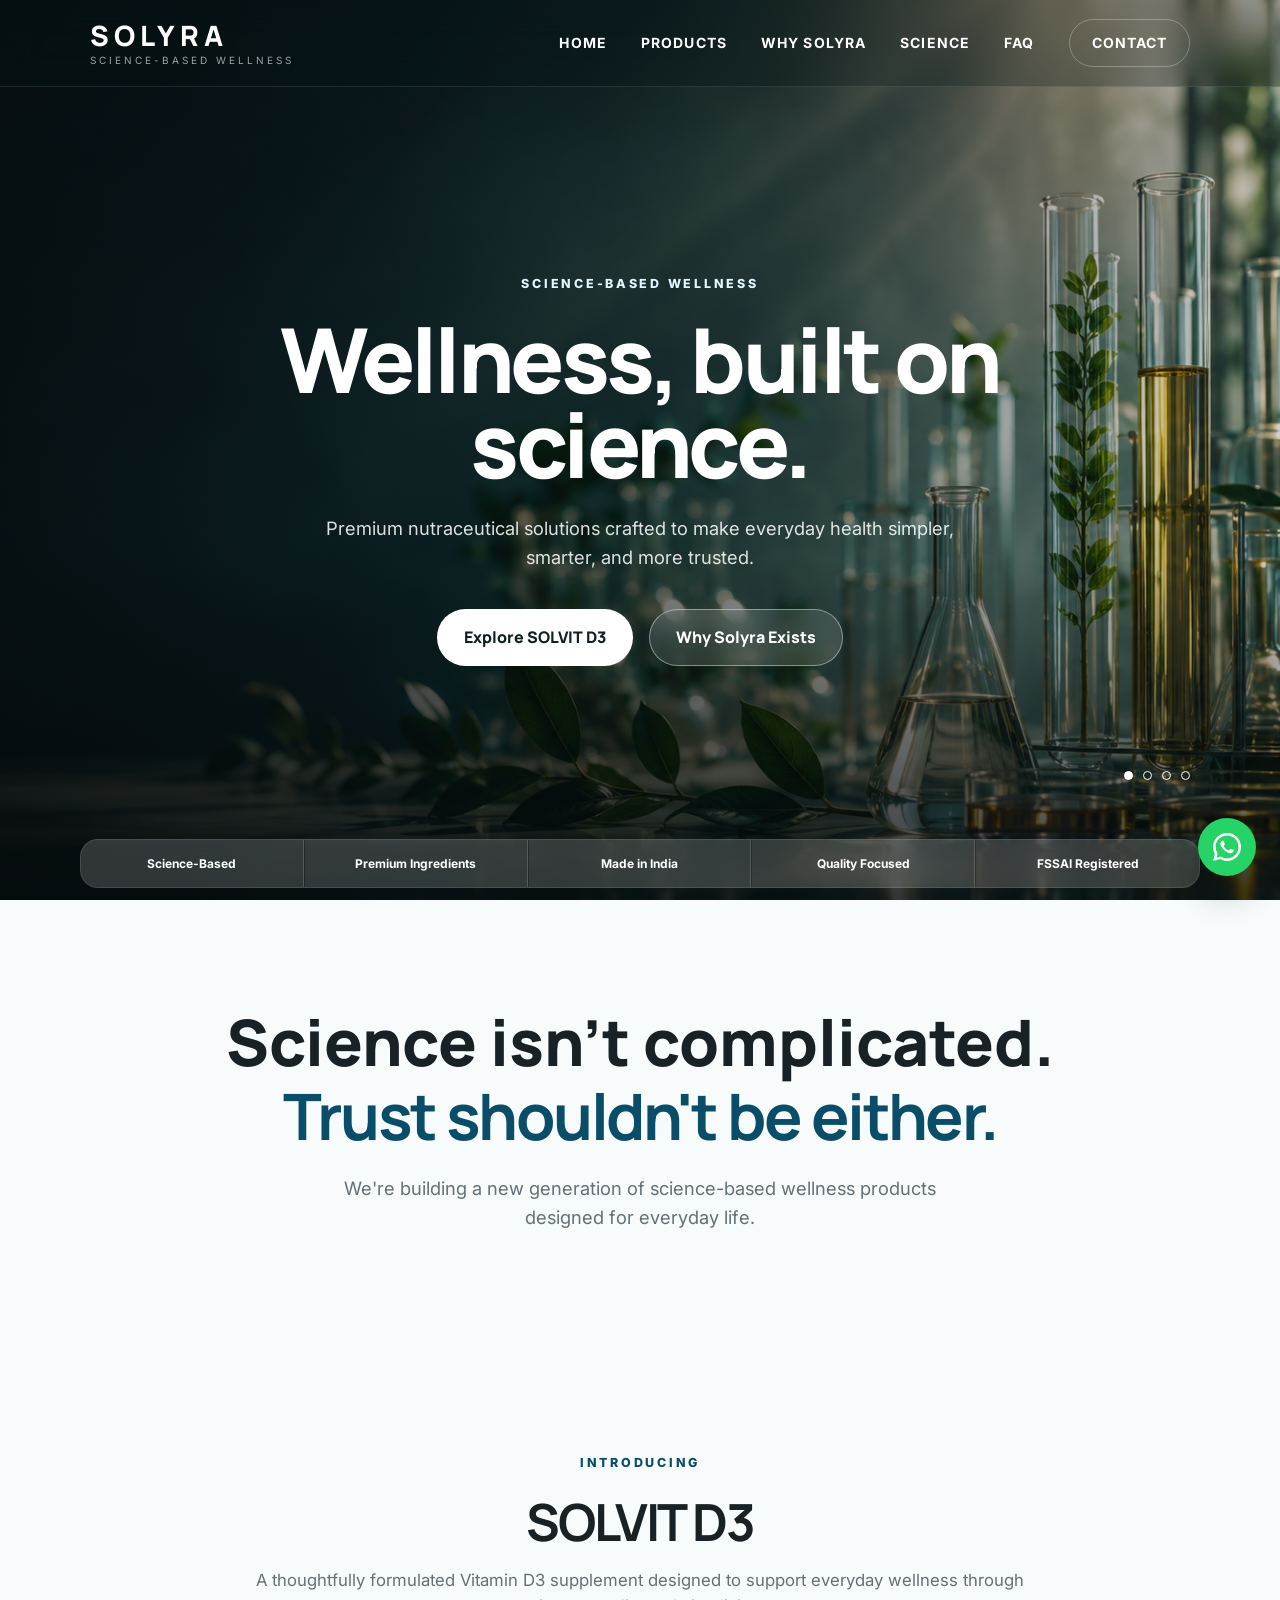
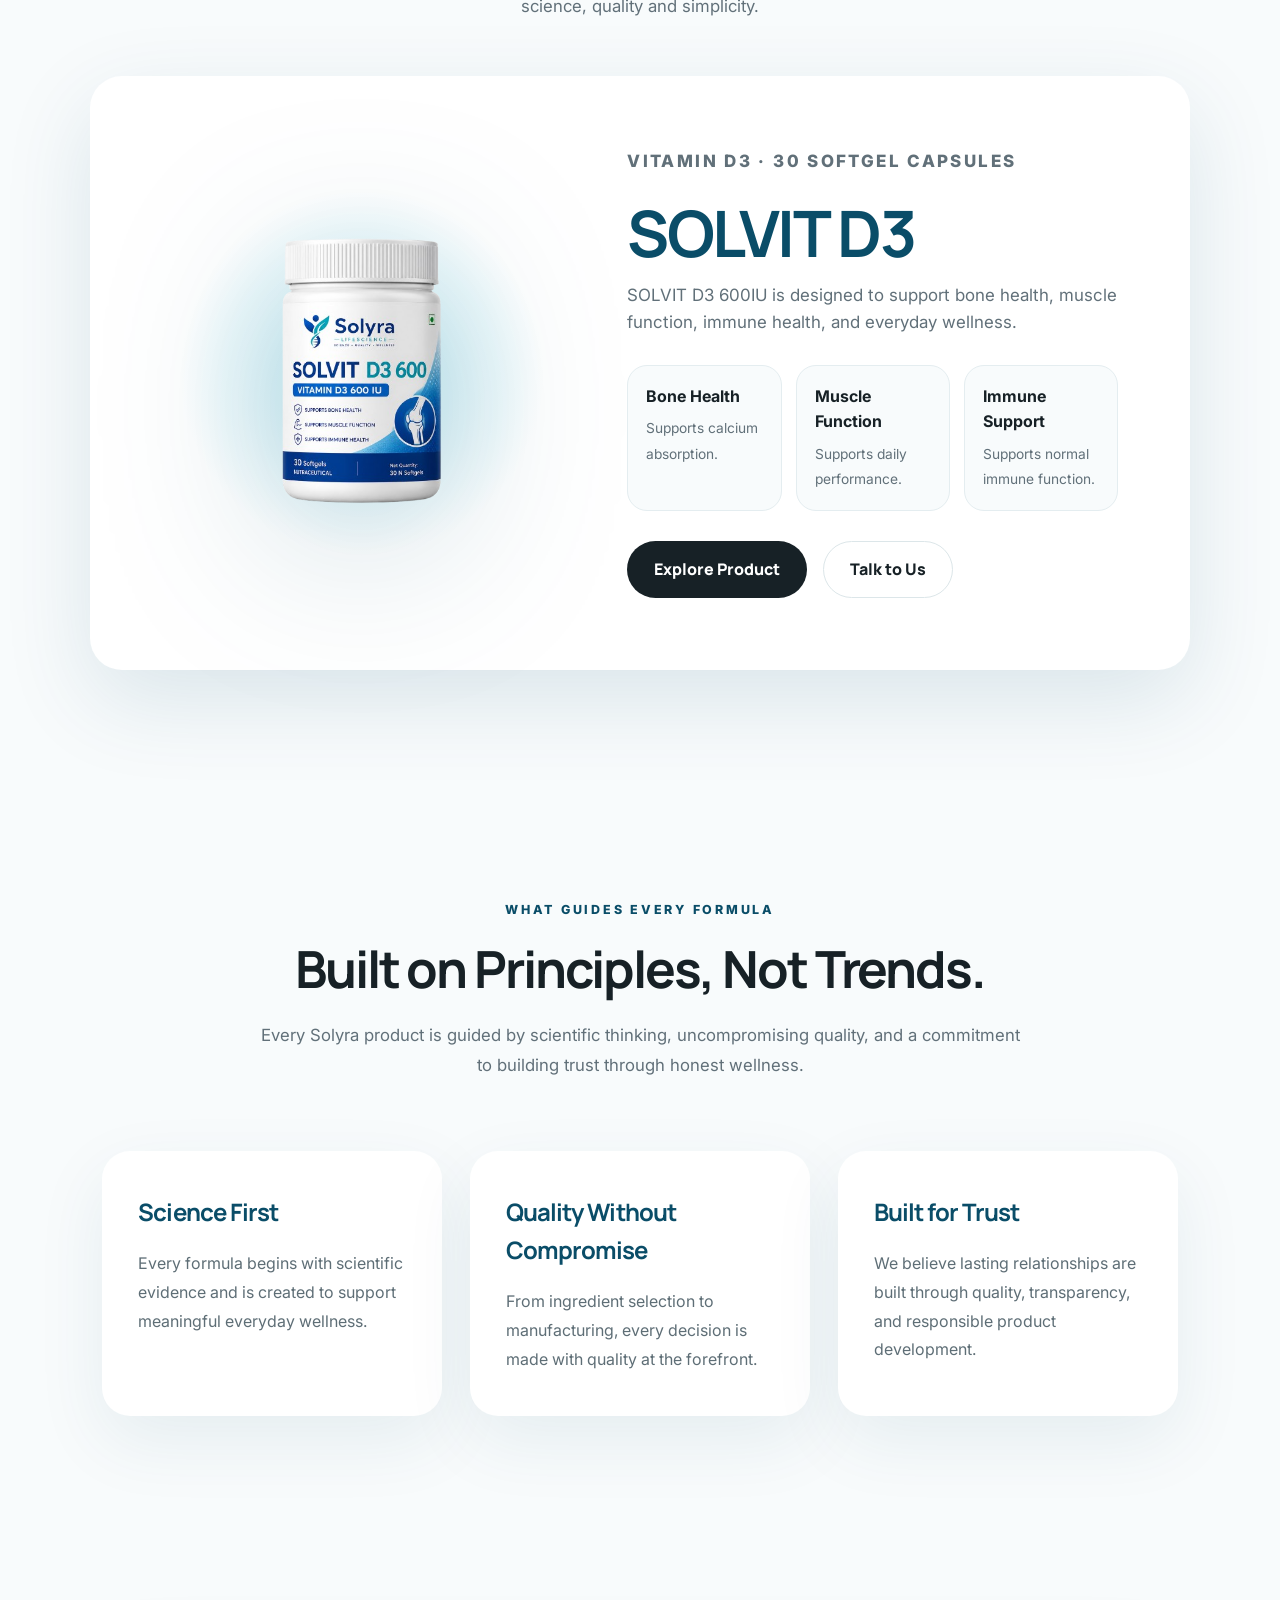
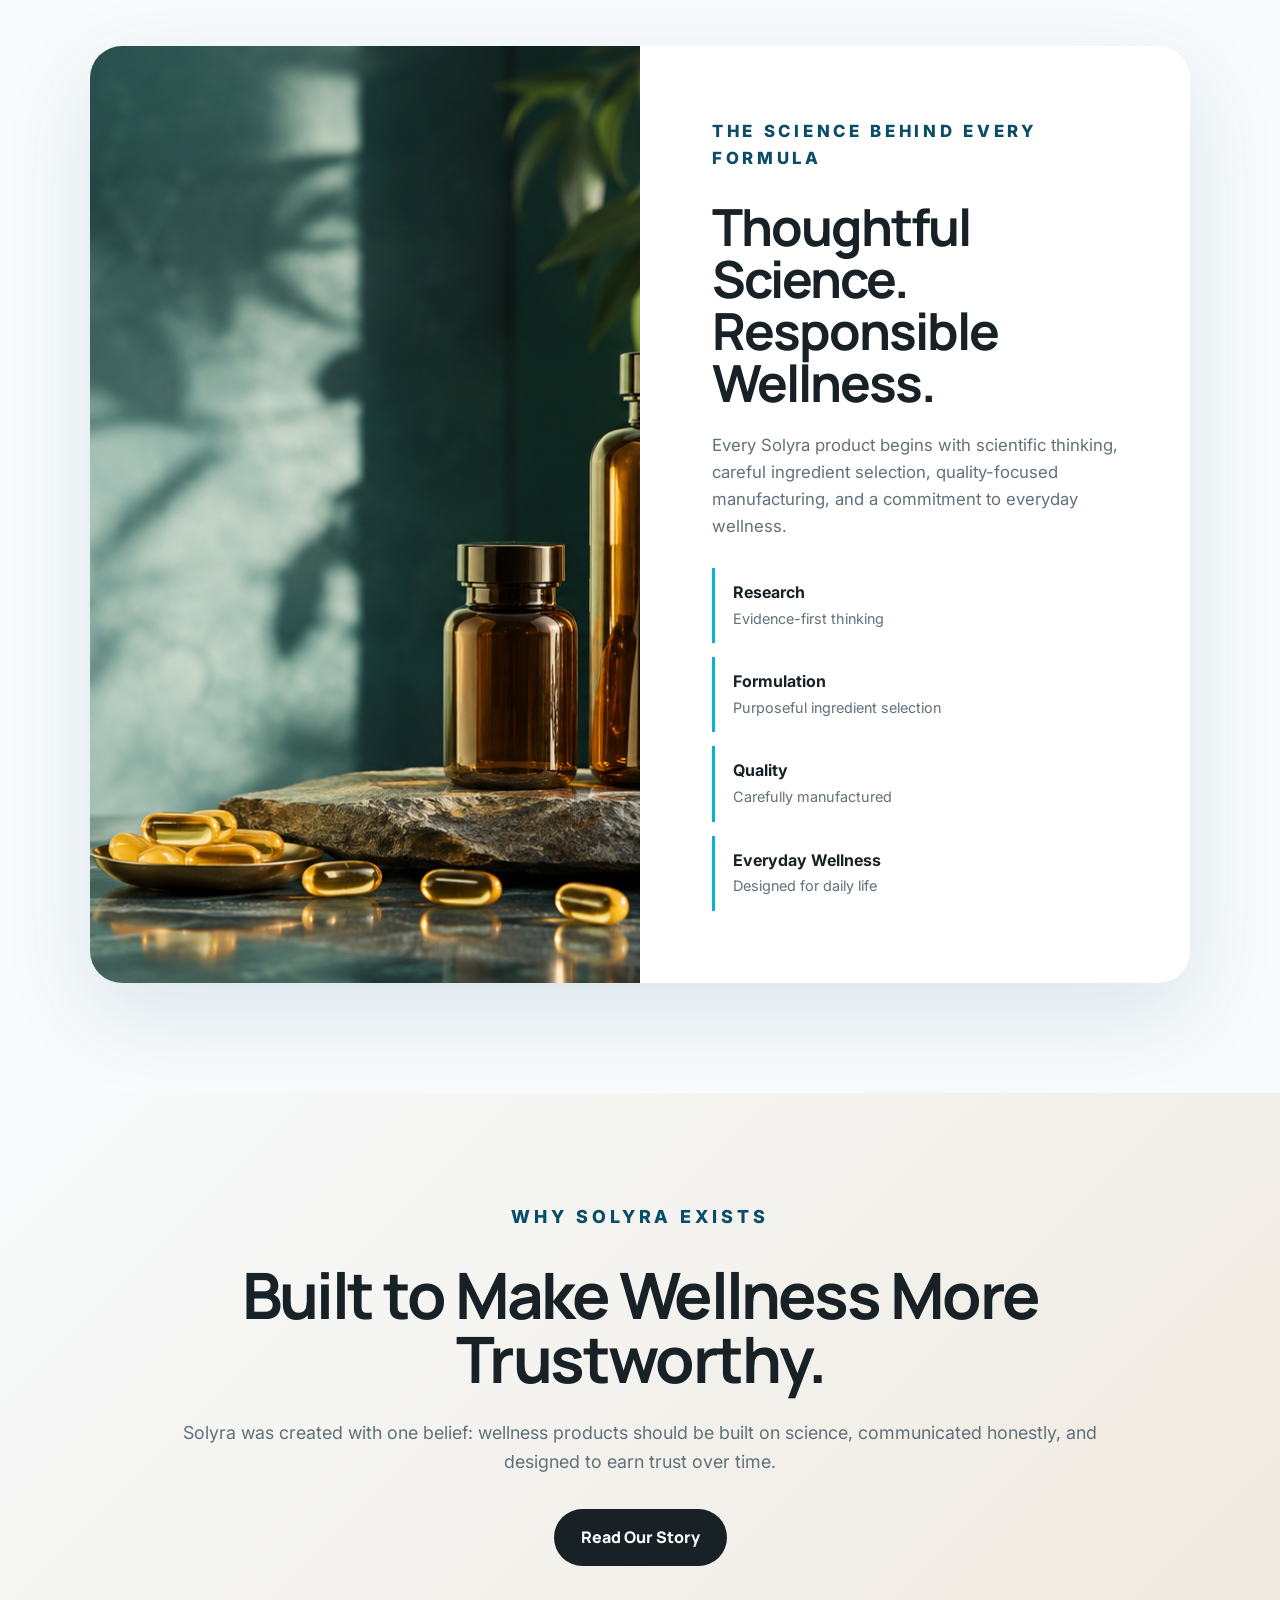
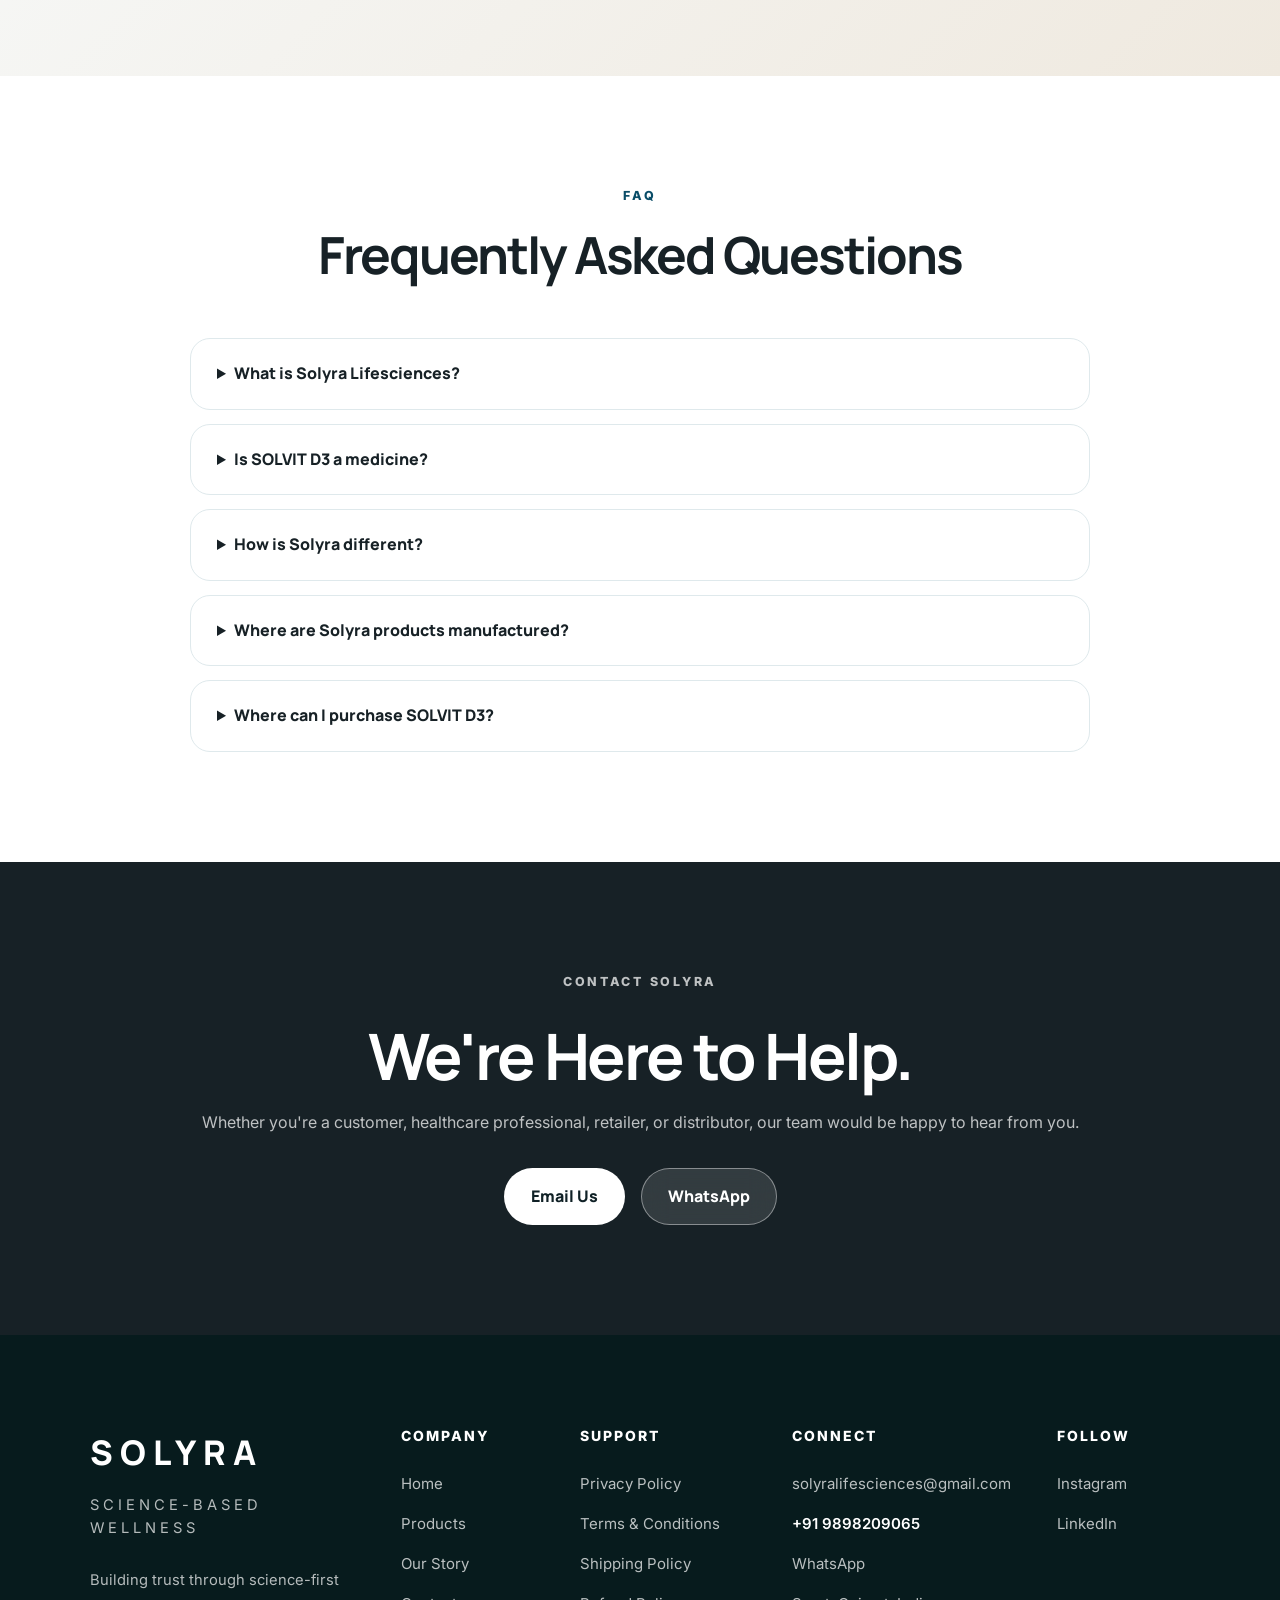
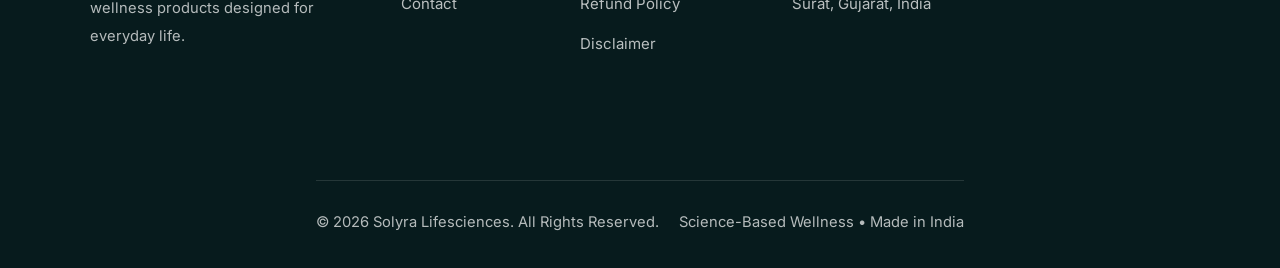
==== commit 46f43f0d: "Update index.html" ====
--- a/index.html
+++ b/index.html
@@ -45,7 +45,7 @@
   "url":"https://www.solyralifesciences.com",
   "logo":"https://www.solyralifesciences.com/assets/logo.png",
   "email":"mailto:solyralifesciences@gmail.com",
-  "telephone":"+91-7046209065",
+  "telephone":"+91-9898209065",
   "sameAs":[
     "https://www.instagram.com/solyra_lifesciences/"
   ]
@@ -675,7 +675,7 @@
           </div>
           <div class="product-actions">
             <a href="product-d3.html" class="btn btn-dark">Explore Product</a>
-            <a href="https://wa.me/917046209065" class="btn btn-light">Talk to Us</a>
+            <a href="https://wa.me/919898209065" class="btn btn-light">Talk to Us</a>
           </div>
         </div>
       </div>
@@ -822,7 +822,7 @@
 </p>
         <div class="contact-actions">
           <a href="mailto:solyralifesciences@gmail.com" class="btn btn-primary">Email Us</a>
-          <a href="https://wa.me/917046209065" class="btn btn-ghost">WhatsApp</a>
+          <a href="https://wa.me/919898209065" class="btn btn-ghost">WhatsApp</a>
         </div>
       </div>
     </section>
@@ -859,8 +859,8 @@
         <div class="footer-column">
             <h4>Connect</h4>
             <a href="mailto:solyralifesciences@gmail.com">solyralifesciences@gmail.com</a>
-            <a href="tel:+917046209065">+91 7046209065</a>
-            <a href="https://wa.me/917046209065" target="_blank">WhatsApp</a>
+            <a href="tel:+919898209065">+91 9898209065</a>
+            <a href="https://wa.me/919898209065" target="_blank">WhatsApp</a>
             <span>Surat, Gujarat, India</span>
         </div>
 
@@ -878,7 +878,7 @@
     </div>
 </footer>
 
-  <a href="https://wa.me/917046209065"
+  <a href="https://wa.me/919898209065"
    class="whatsapp-float"
    target="_blank"
    aria-label="Chat on WhatsApp">
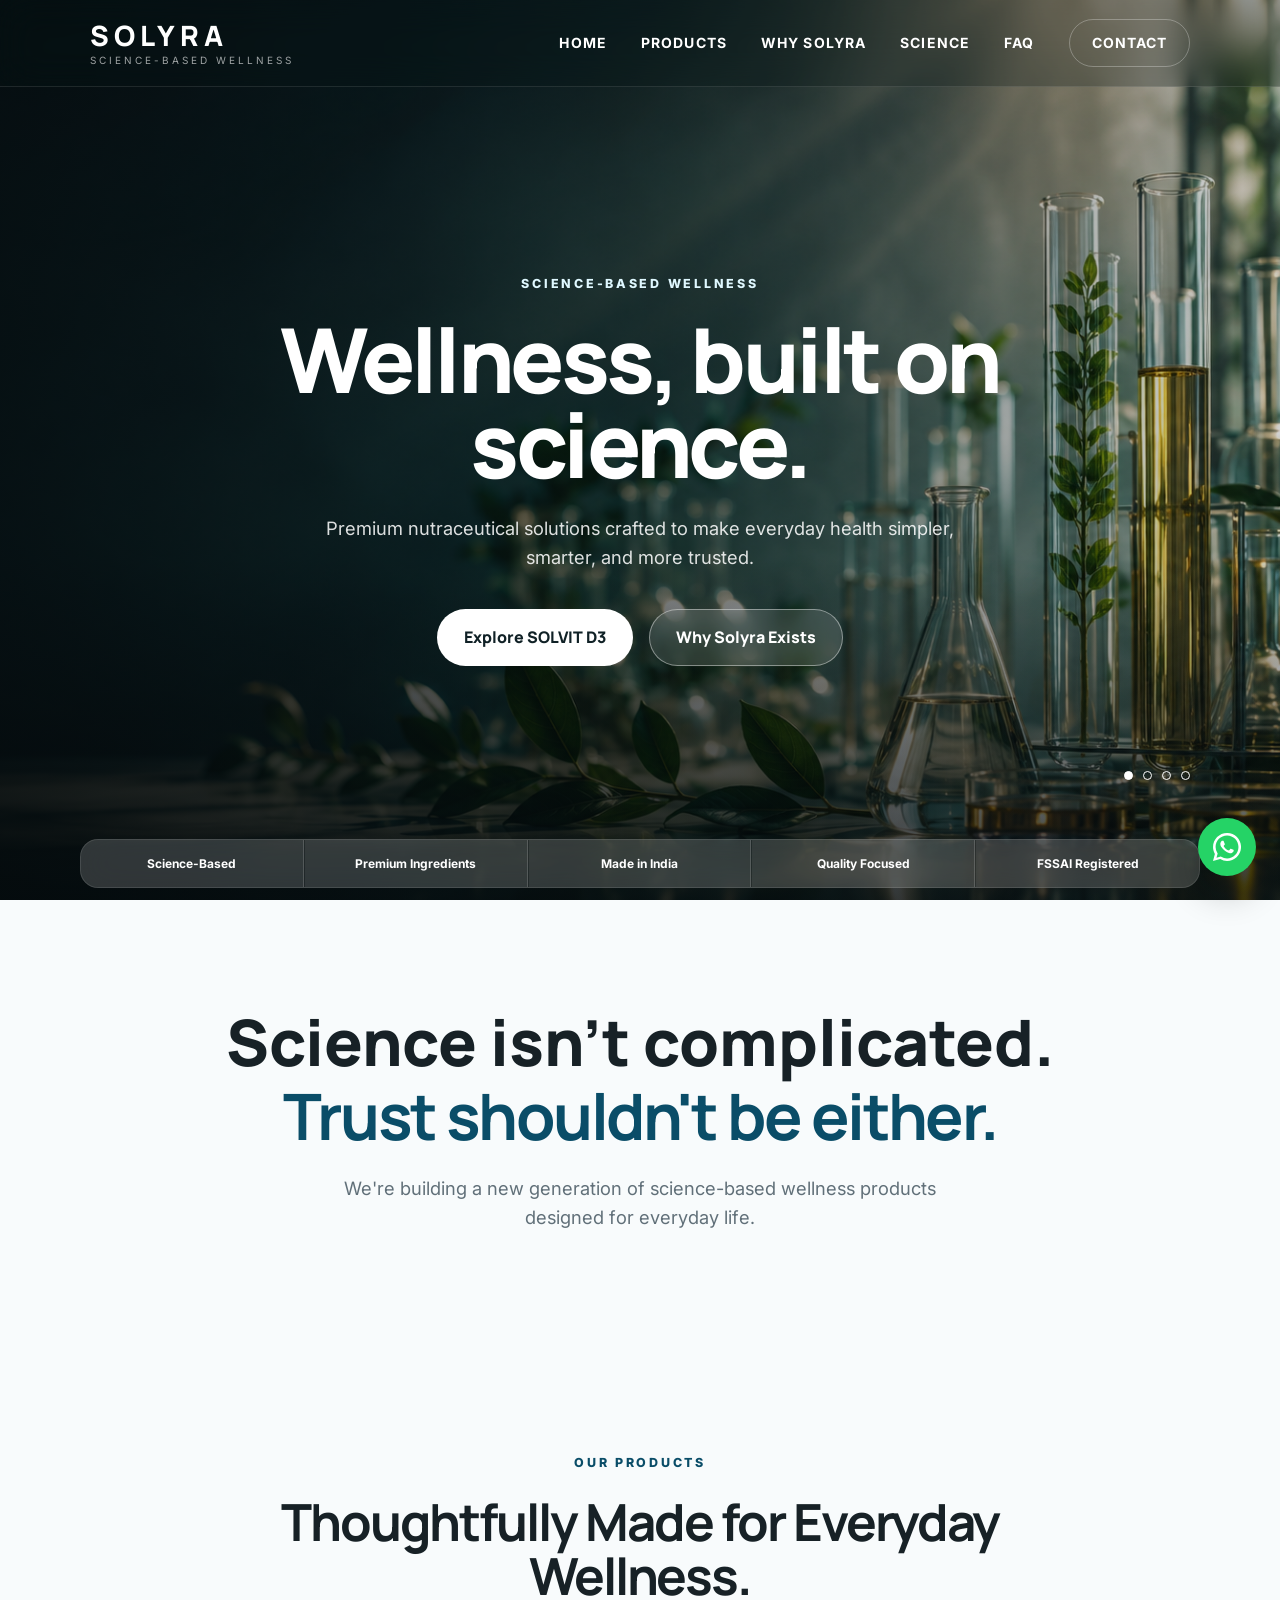
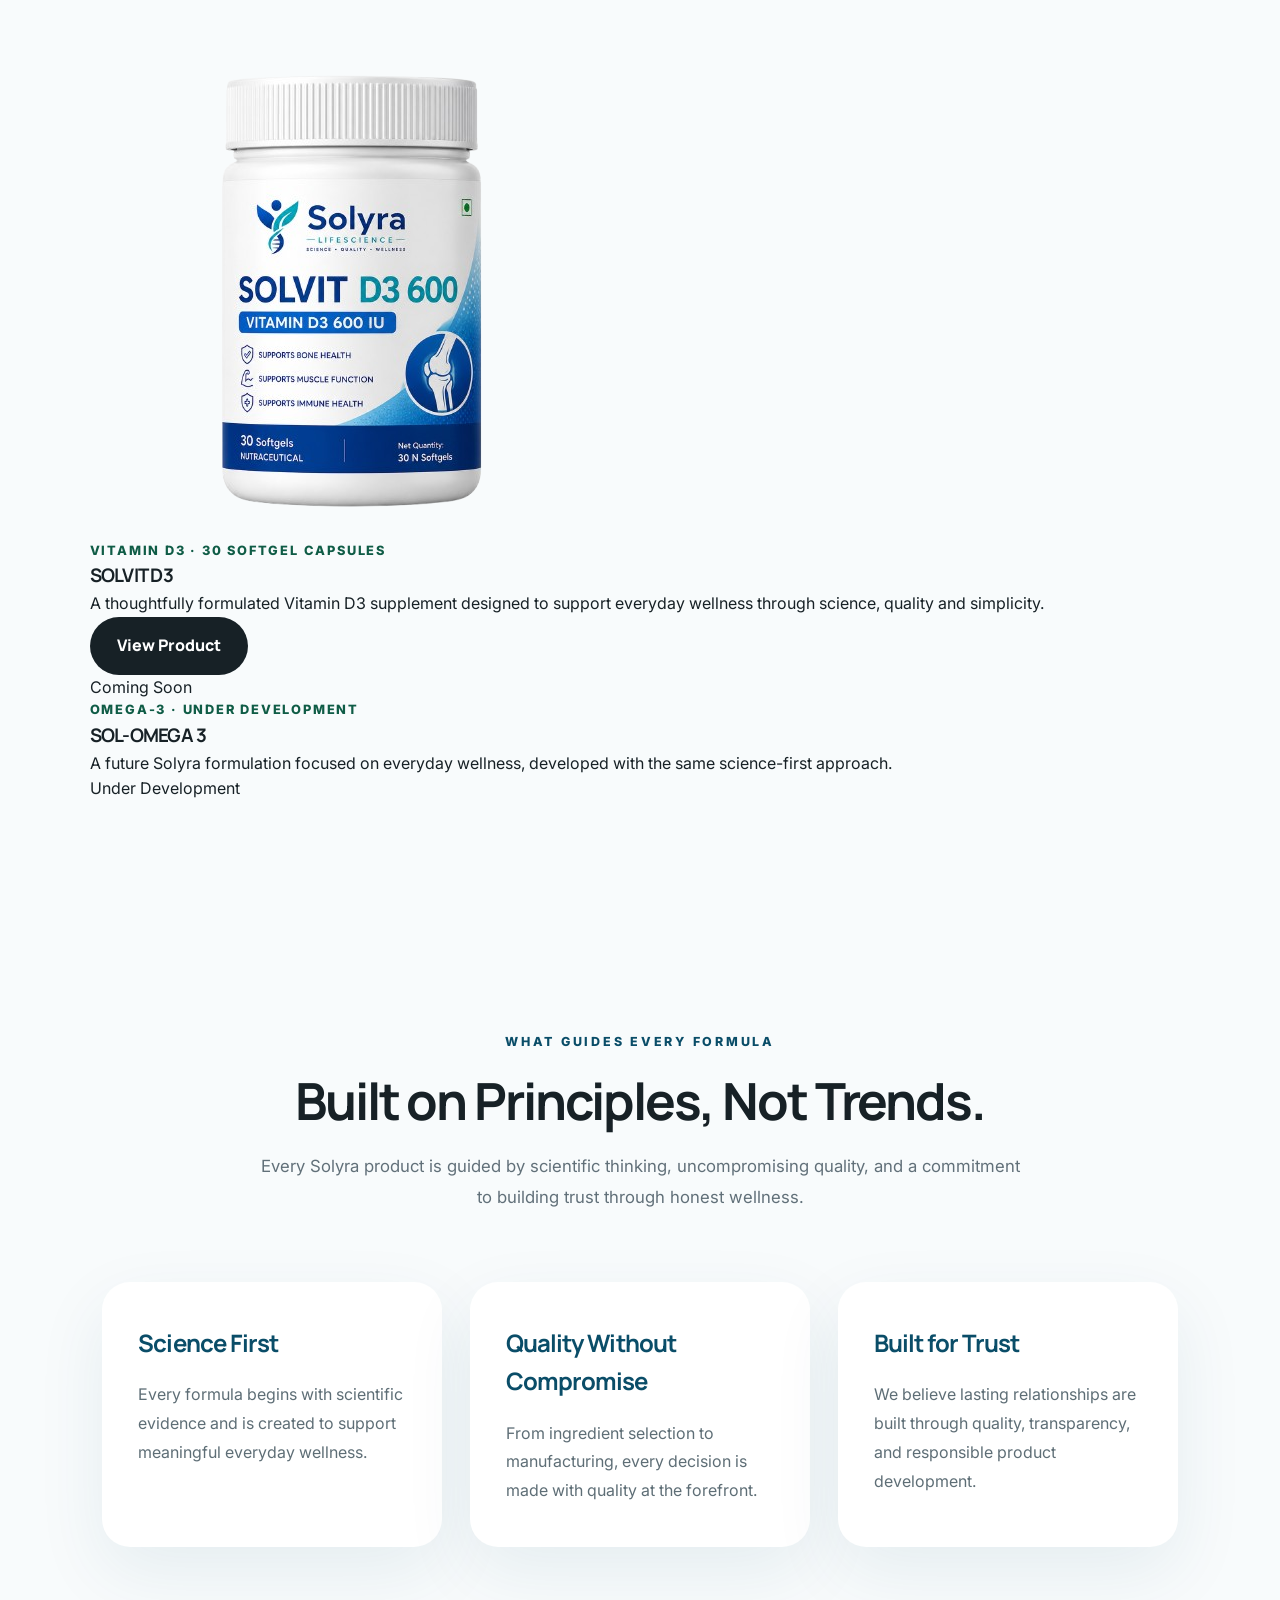
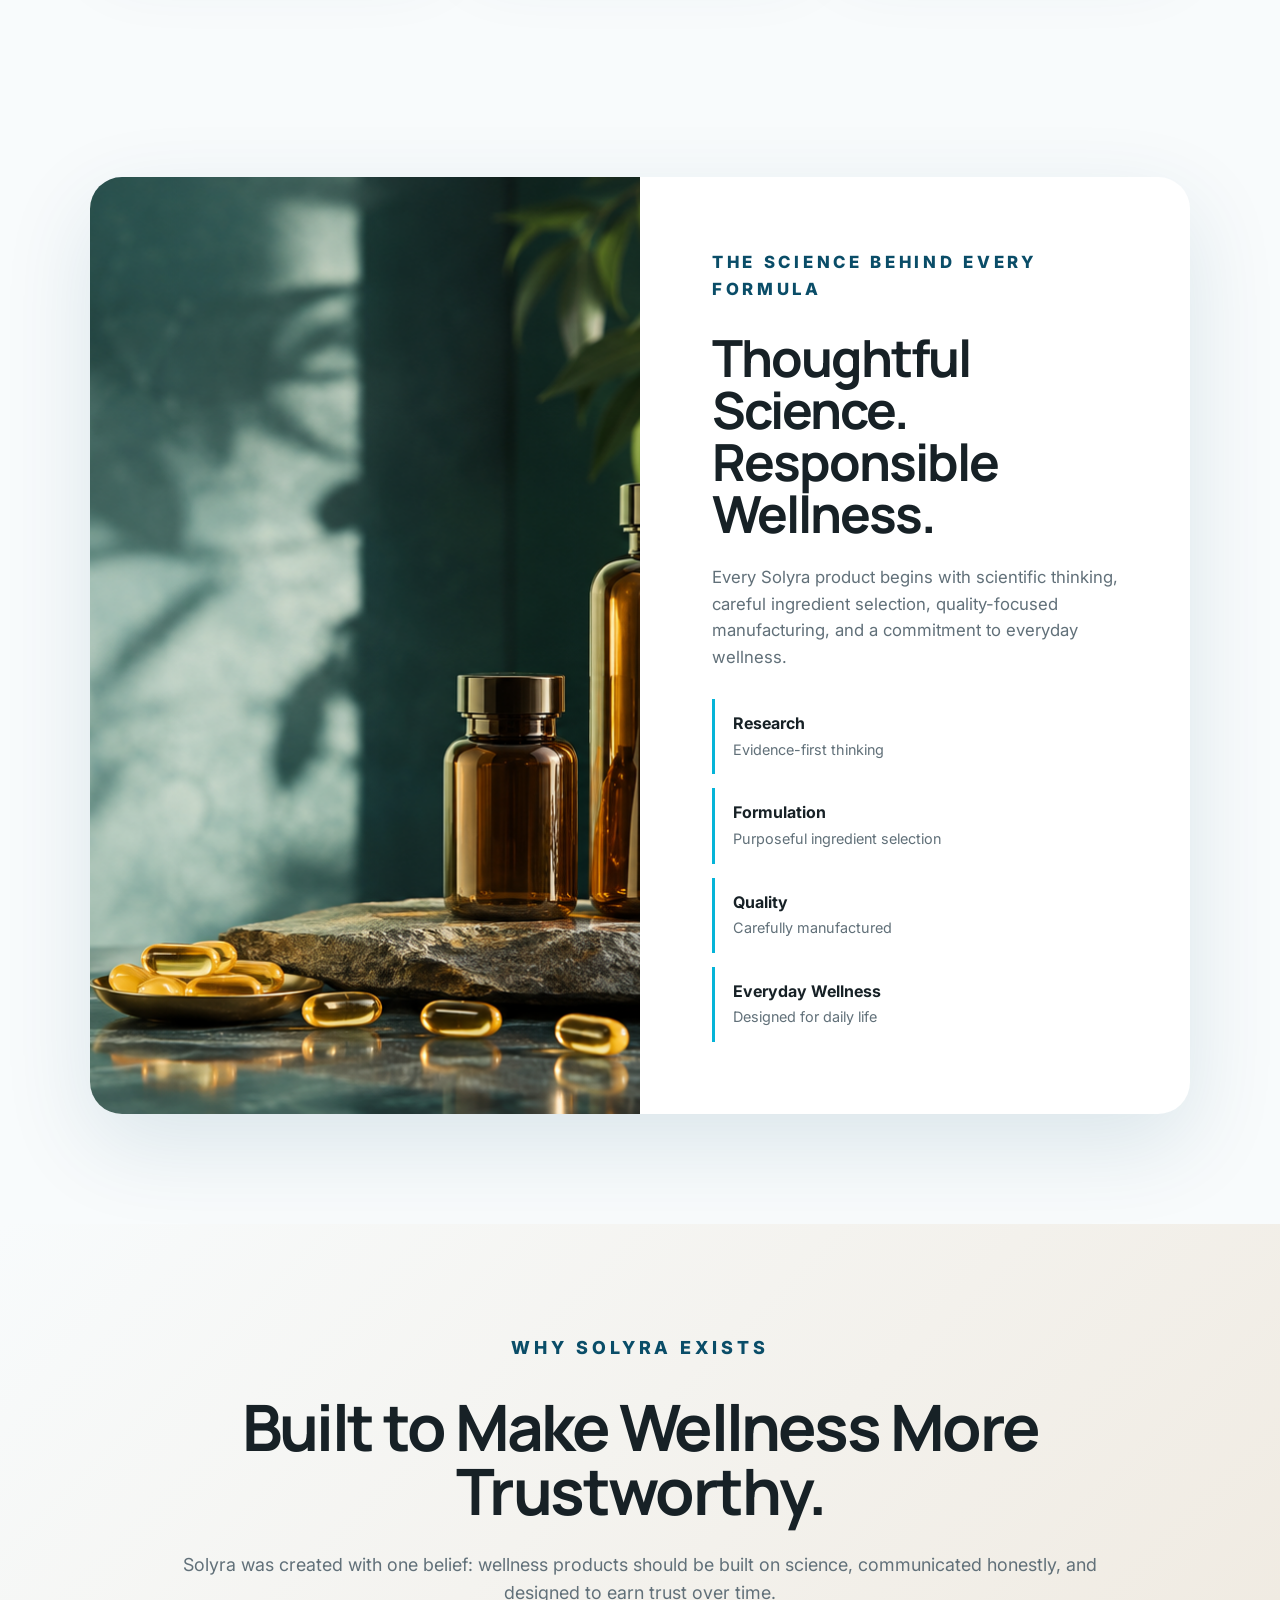
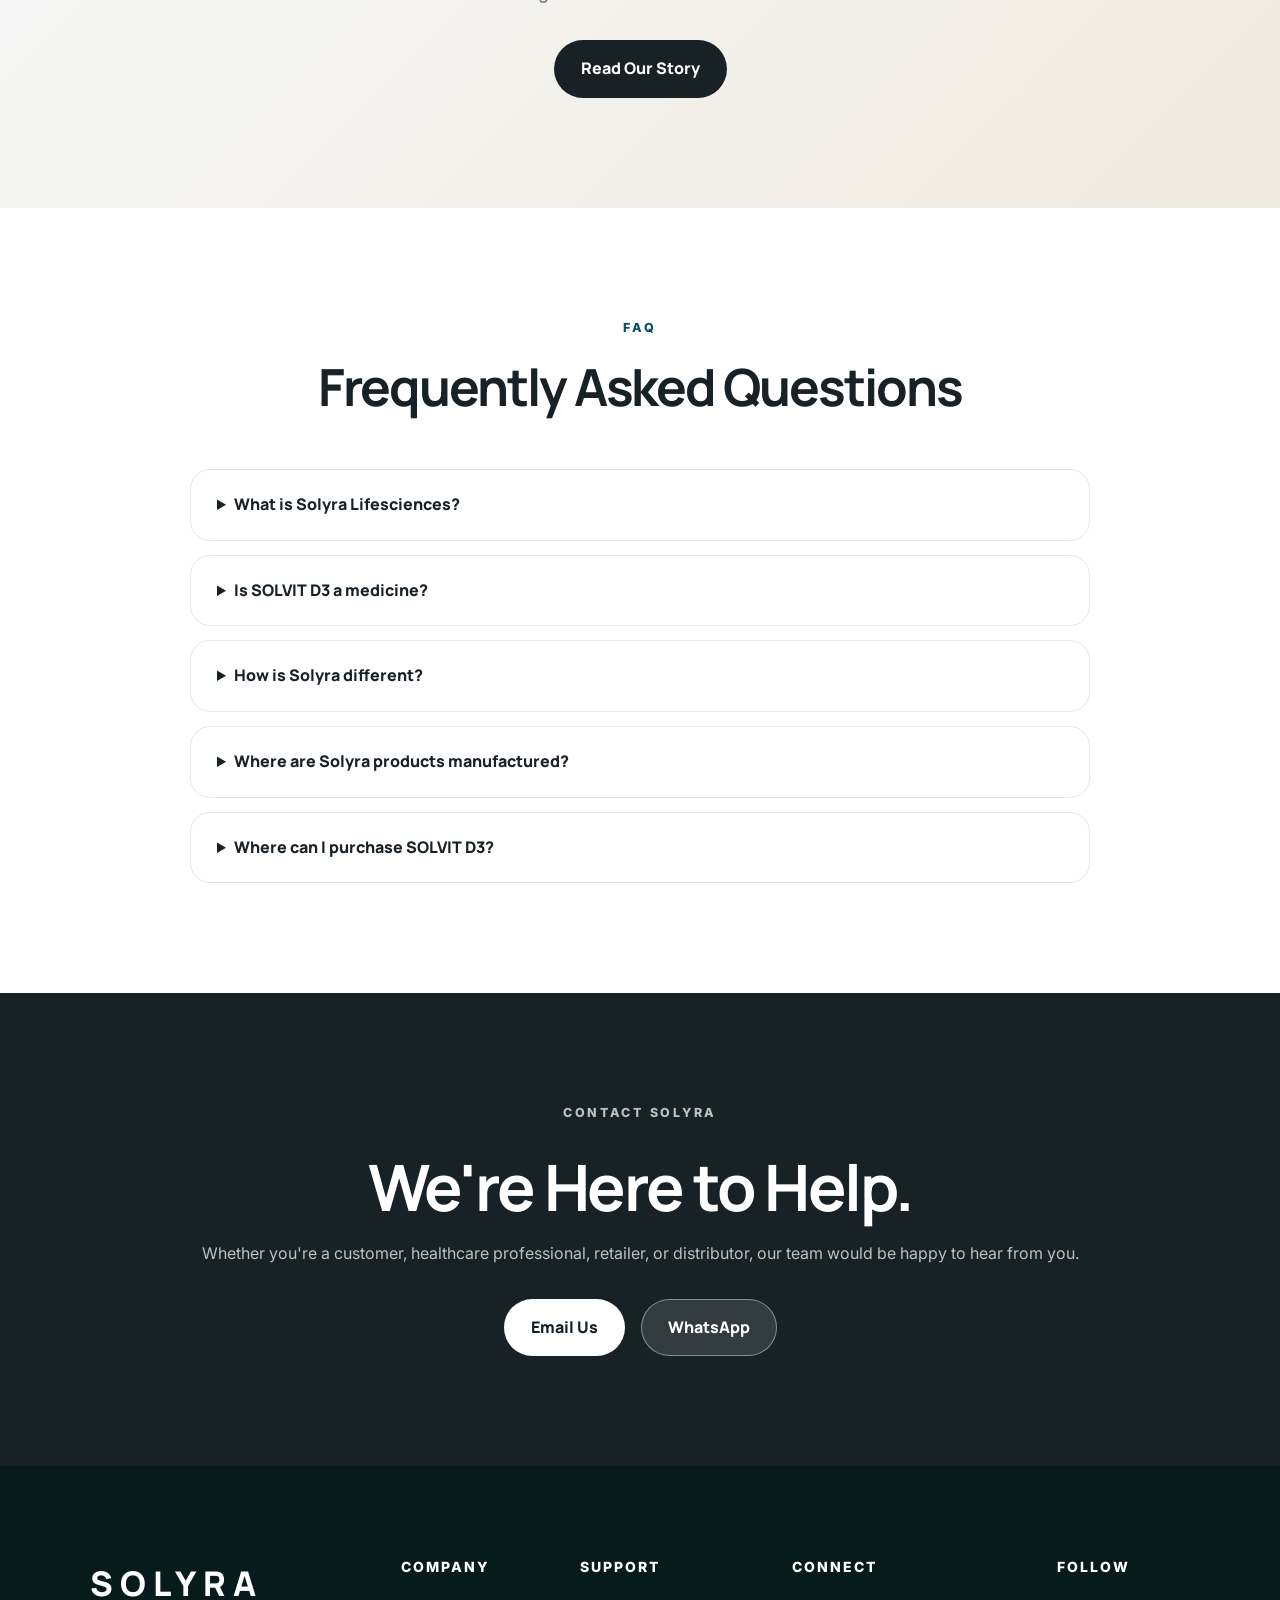
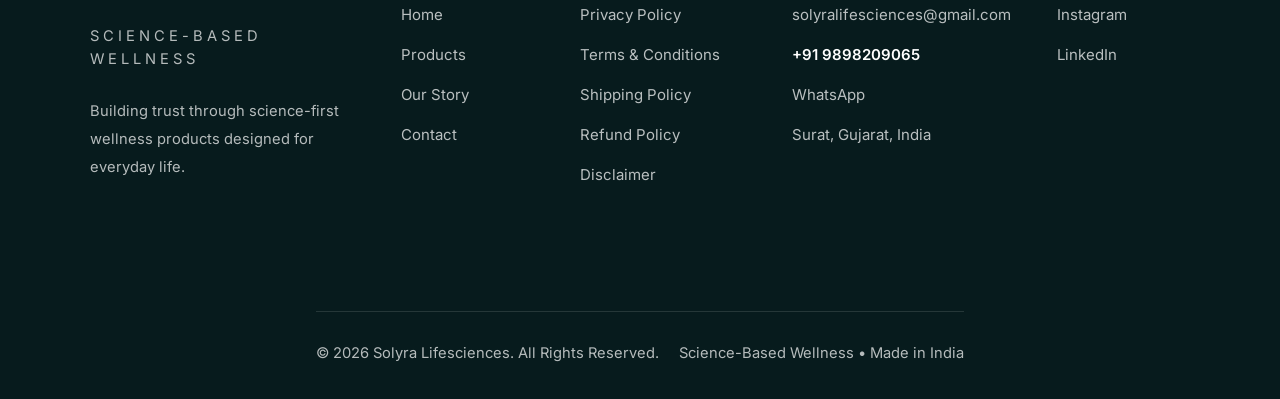
==== commit 41b0d8ad: "Update index.html" ====
--- a/index.html
+++ b/index.html
@@ -651,35 +651,65 @@
     </section>
 
     <section class="section product-section" id="product">
-      <div class="section-heading reveal">
-       <p class="eyebrow dark">INTRODUCING</p>
-        <h2>SOLVIT D3</h2>
-        <p class="product-description">
-    A thoughtfully formulated Vitamin D3 supplement designed to support everyday wellness through science, quality and simplicity.
-</p>
-      </div>
-
-      <div class="product-card reveal">
-        <div class="product-visual">
-          <div class="glow"></div>
-          <img src="assets/D3.png" alt="SOLVIT D3 bottle" />
-        </div>
-        <div class="product-info">
-          <p class="product-kicker">Vitamin D3 · 30 Softgel Capsules</p>
-          <h3>SOLVIT D3 </h3>
-          <p>SOLVIT D3 600IU is designed to support bone health, muscle function, immune health, and everyday wellness.</p>
-          <div class="benefit-grid">
-            <div><strong>Bone Health</strong><span>Supports calcium absorption.</span></div>
-            <div><strong>Muscle Function</strong><span>Supports daily performance.</span></div>
-            <div><strong>Immune Support</strong><span>Supports normal immune function.</span></div>
-          </div>
-          <div class="product-actions">
-            <a href="product-d3.html" class="btn btn-dark">Explore Product</a>
-            <a href="https://wa.me/919898209065" class="btn btn-light">Talk to Us</a>
-          </div>
-        </div>
-      </div>
-    </section>
+
+  <div class="section-heading reveal">
+    <p class="eyebrow dark">OUR PRODUCTS</p>
+    <h2>Thoughtfully Made for Everyday Wellness.</h2>
+  </div>
+
+  <div class="products-grid">
+
+    <!-- SOLVIT D3 -->
+    <article class="product-list-card reveal">
+
+      <div class="product-list-image">
+        <img src="assets/D3.png" alt="SOLVIT D3 Vitamin D3 600 IU">
+      </div>
+
+      <div class="product-list-info">
+        <p class="product-kicker">Vitamin D3 · 30 Softgel Capsules</p>
+
+        <h3>SOLVIT D3</h3>
+
+        <p>
+          A thoughtfully formulated Vitamin D3 supplement designed to support
+          everyday wellness through science, quality and simplicity.
+        </p>
+
+        <a href="product-d3.html" class="btn btn-dark">
+          View Product
+        </a>
+      </div>
+
+    </article>
+
+    <!-- SOL-OMEGA 3 -->
+    <article class="product-list-card reveal">
+
+      <div class="product-list-image product-coming-soon">
+        <span>Coming Soon</span>
+      </div>
+
+      <div class="product-list-info">
+        <p class="product-kicker">Omega-3 · Under Development</p>
+
+        <h3>SOL-OMEGA 3</h3>
+
+        <p>
+          A future Solyra formulation focused on everyday wellness,
+          developed with the same science-first approach.
+        </p>
+
+        <span class="product-status">
+          Under Development
+        </span>
+      </div>
+
+    </article>
+
+  </div>
+
+</section>
 
    <section class="section philosophy-section" id="philosophy">
 
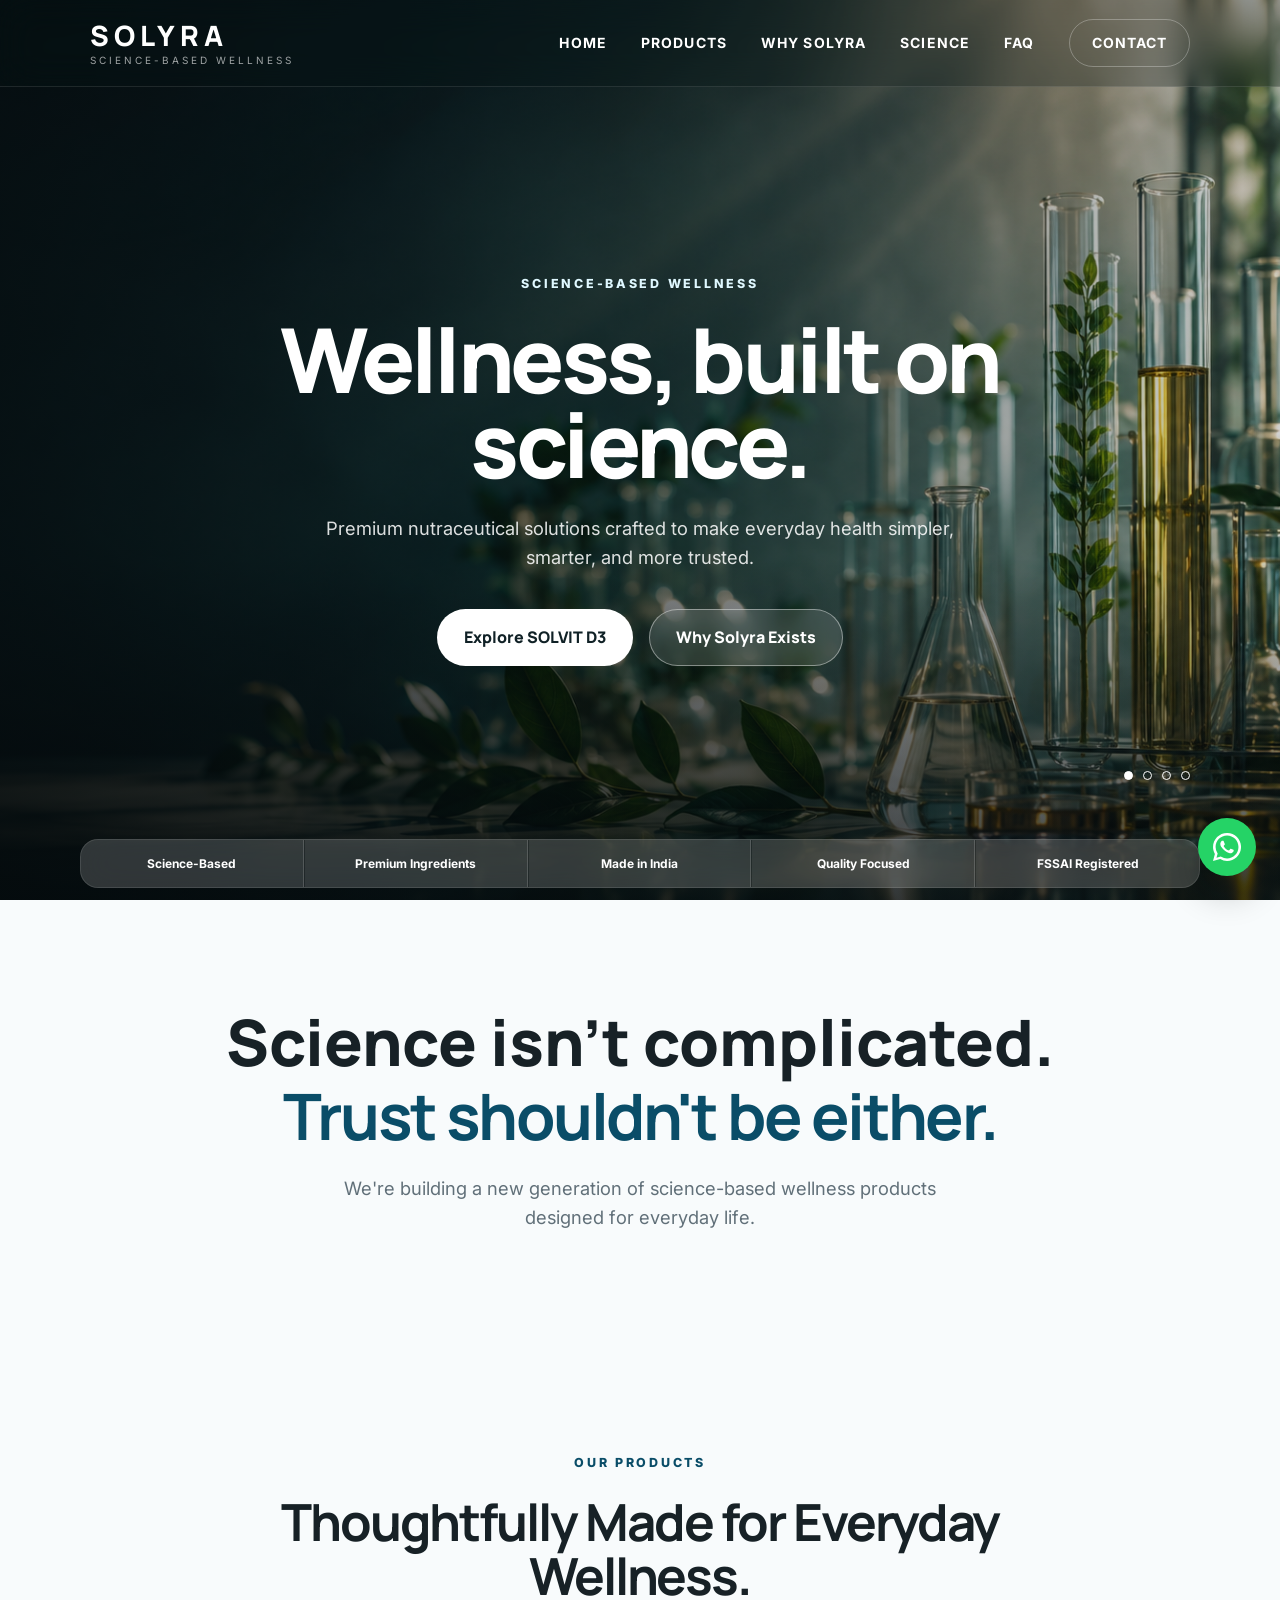
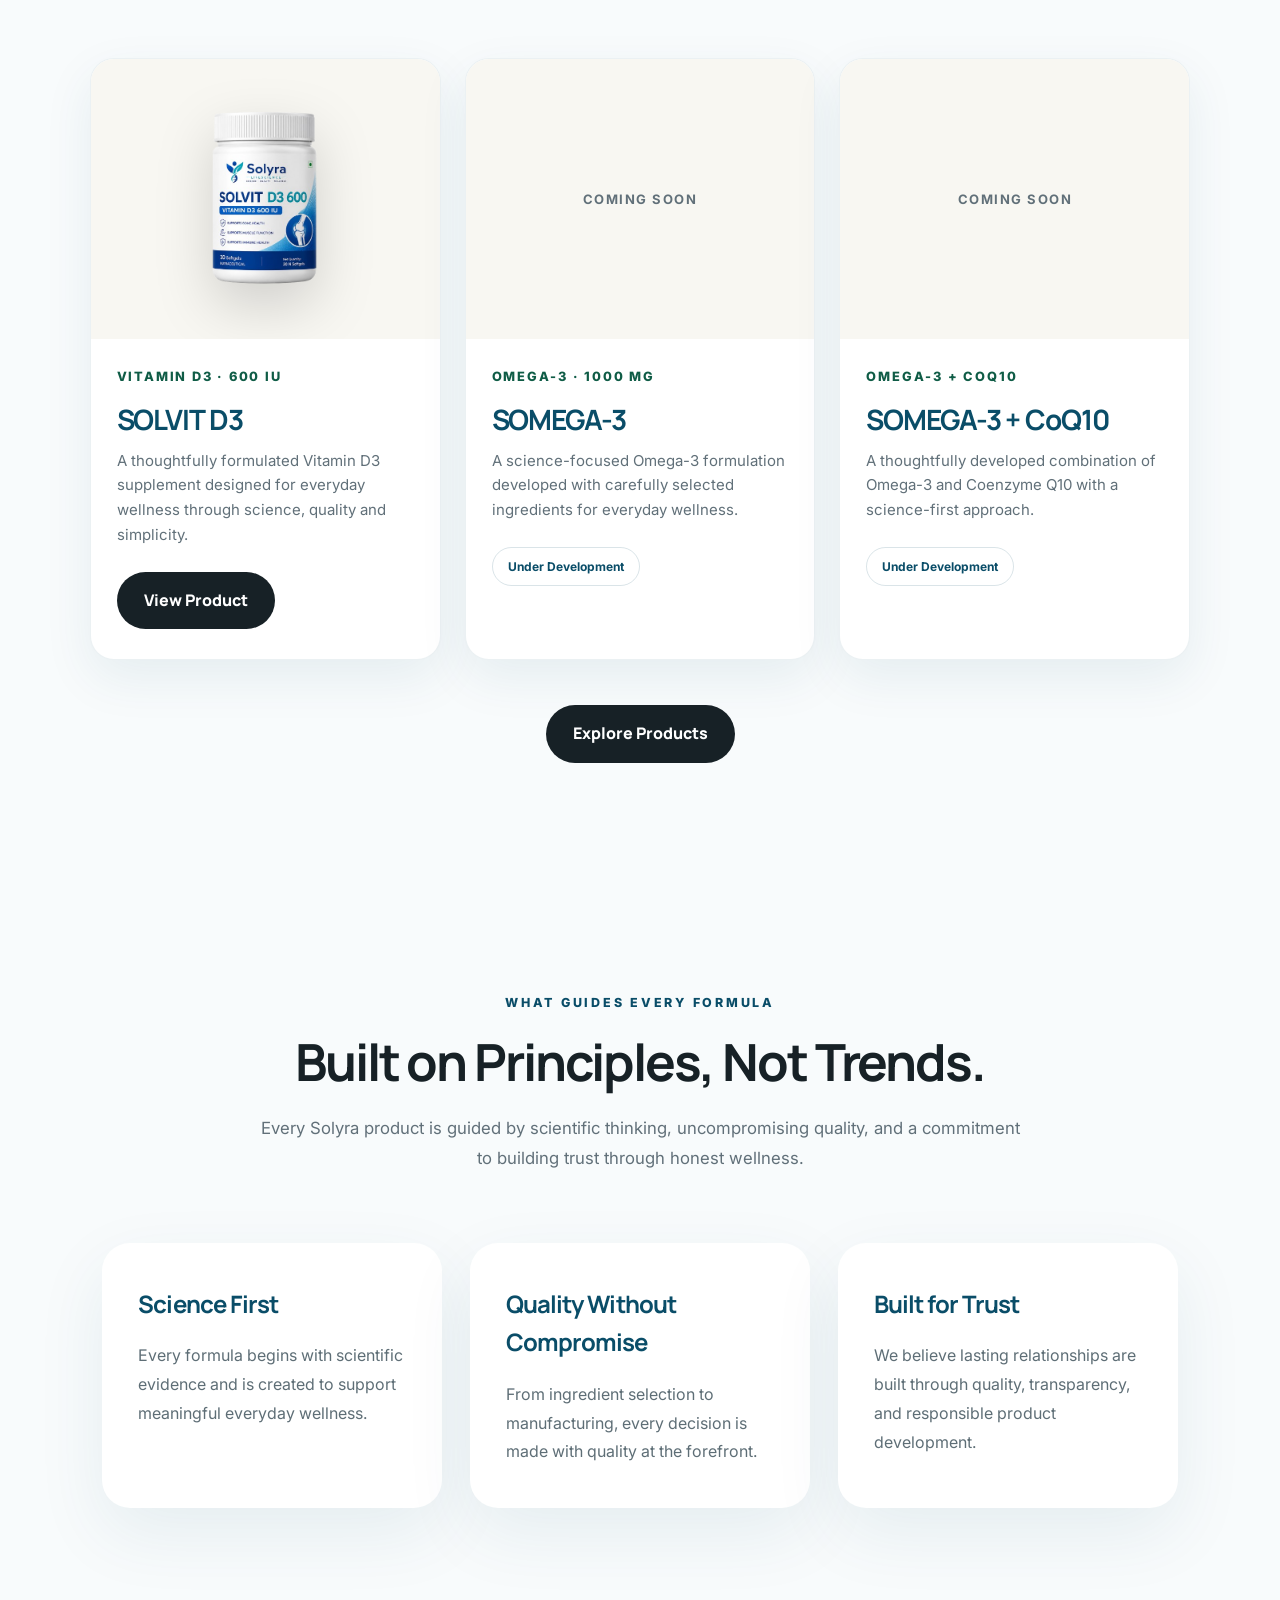
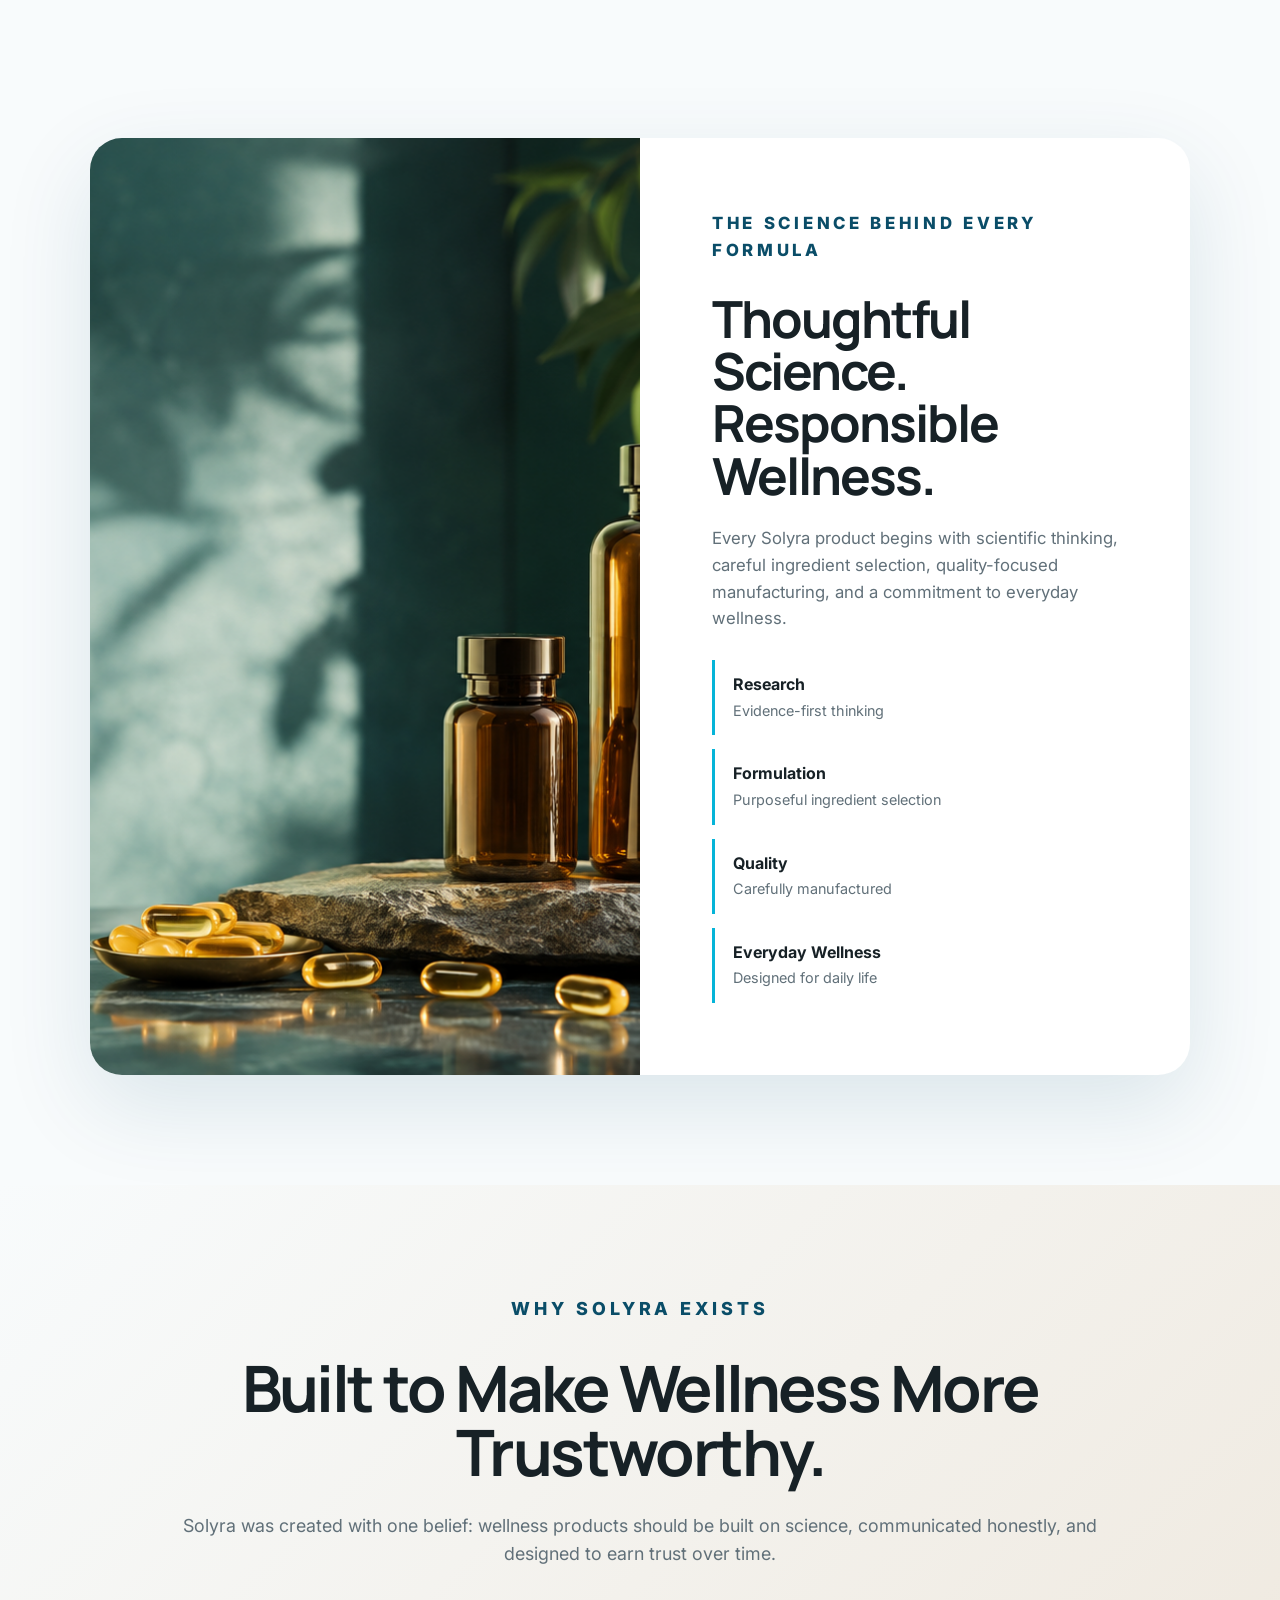
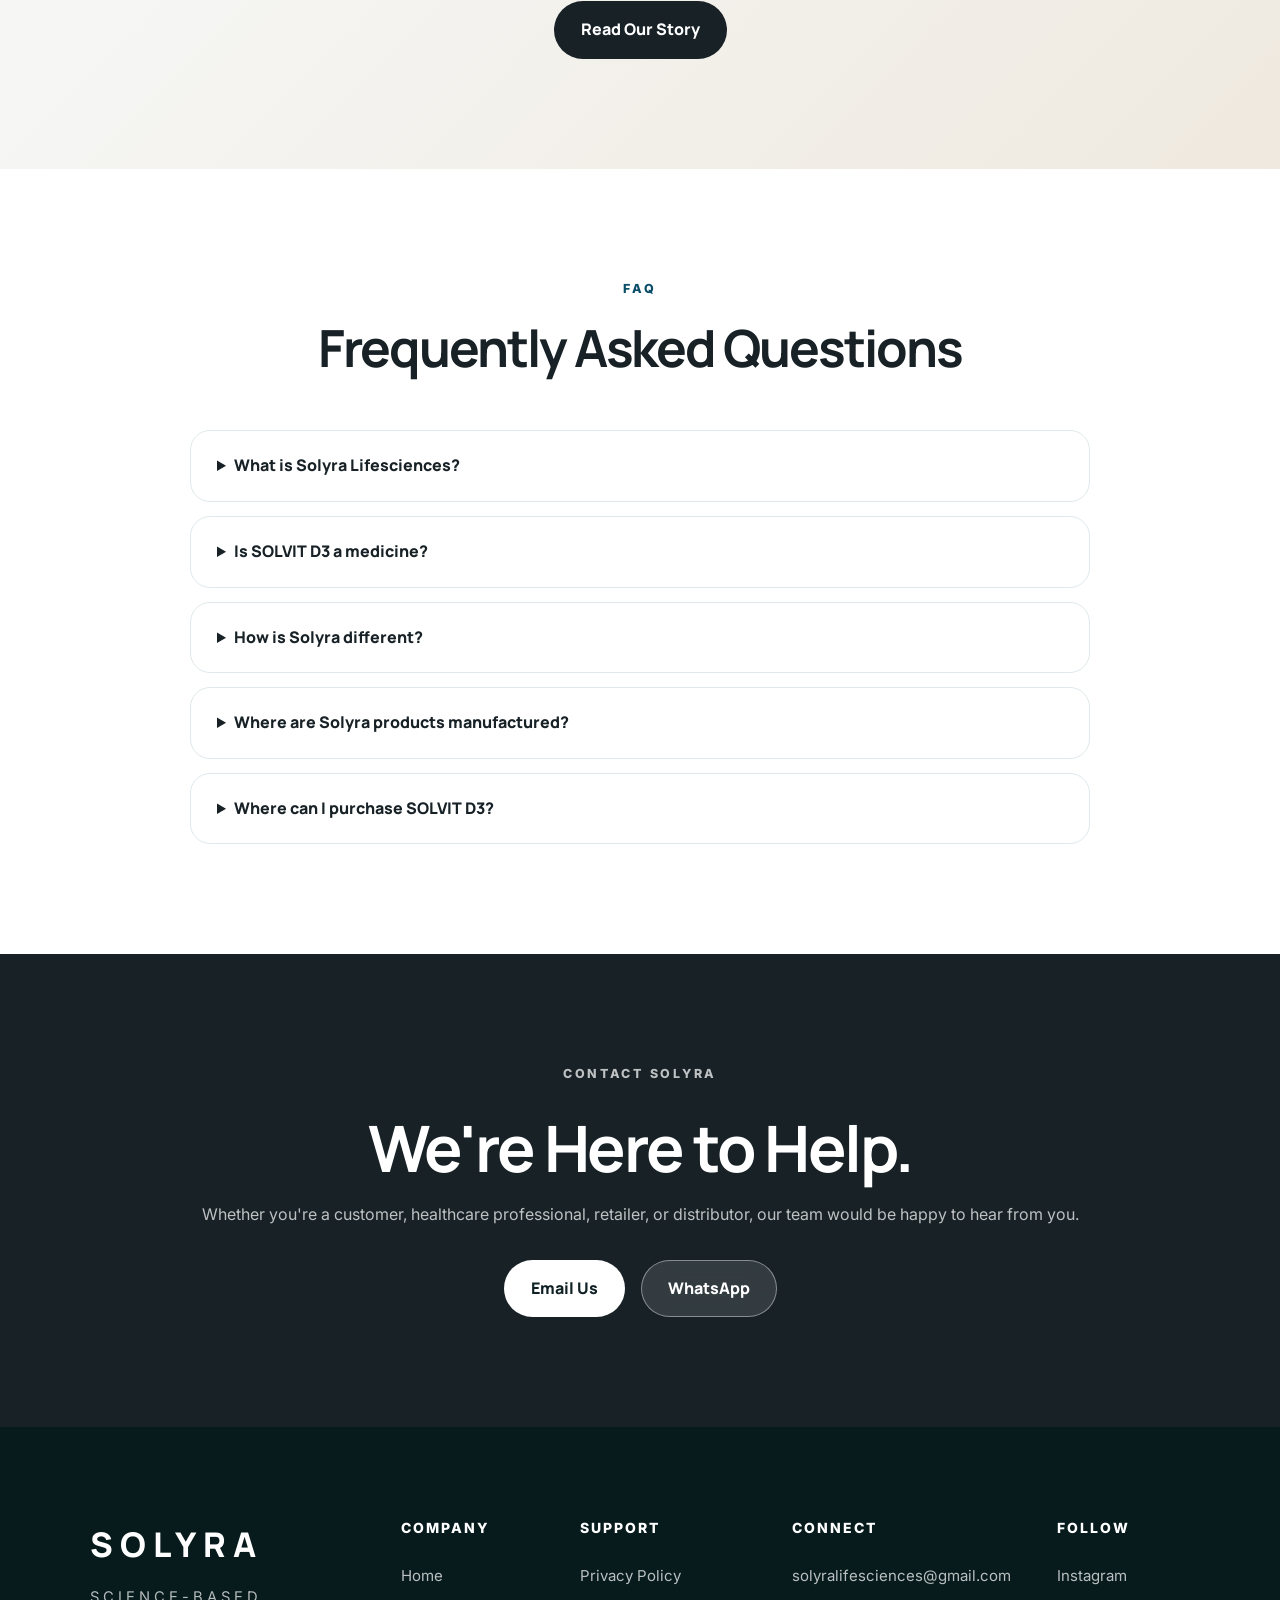
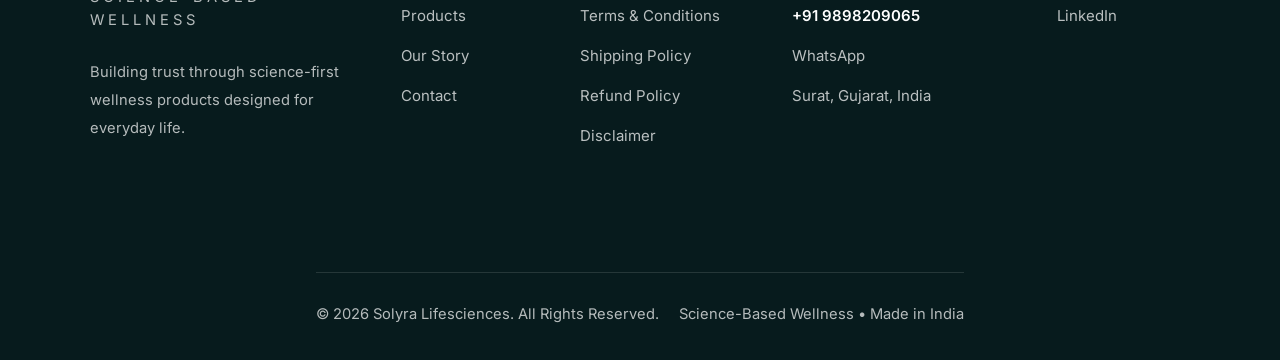
==== commit 0e68d391: "Update index.html" ====
--- a/index.html
+++ b/index.html
@@ -589,6 +589,117 @@
         grid-template-columns:1fr;
     }
 }
+.products-grid{
+    max-width:1200px;
+    margin:0 auto;
+    display:grid;
+    grid-template-columns:repeat(3,1fr);
+    gap:24px;
+}
+
+.product-list-card{
+    background:#ffffff;
+    border:1px solid rgba(10,77,104,.08);
+    border-radius:24px;
+    overflow:hidden;
+    box-shadow:0 18px 50px rgba(10,77,104,.08);
+    transition:transform .3s ease, box-shadow .3s ease;
+    display:flex;
+    flex-direction:column;
+}
+
+.product-list-card:hover{
+    transform:translateY(-6px);
+    box-shadow:0 25px 65px rgba(10,77,104,.13);
+}
+
+.product-list-image{
+    height:280px;
+    display:flex;
+    align-items:center;
+    justify-content:center;
+    background:#F8F7F2;
+    overflow:hidden;
+    padding:25px;
+}
+
+.product-list-image img{
+    width:210px;
+    max-width:90%;
+    height:240px;
+    object-fit:contain;
+    filter:drop-shadow(0 22px 28px rgba(0,0,0,.16));
+}
+
+.product-list-info{
+    padding:28px 26px 30px;
+    display:flex;
+    flex-direction:column;
+    flex:1;
+}
+
+.product-list-info .product-kicker{
+    margin-bottom:10px;
+}
+
+.product-list-info h3{
+    font-size:28px;
+    line-height:1.1;
+    margin:6px 0 14px;
+    color:#0A4D68;
+}
+
+.product-list-info p:not(.product-kicker){
+    color:#617079;
+    font-size:15px;
+    line-height:1.65;
+    margin-bottom:24px;
+}
+
+.product-list-info .btn{
+    align-self:flex-start;
+    margin-top:auto;
+}
+
+.product-coming-soon{
+    background:#F8F7F2;
+    color:#617079;
+    font-size:13px;
+    font-weight:700;
+    letter-spacing:1.5px;
+    text-transform:uppercase;
+}
+
+.product-status{
+    display:inline-block;
+    align-self:flex-start;
+    padding:9px 15px;
+    border:1px solid rgba(10,77,104,.15);
+    border-radius:999px;
+    color:#0A4D68;
+    font-size:12px;
+    font-weight:700;
+}
+
+
+/* MOBILE */
+
+@media(max-width:900px){
+
+    .products-grid{
+        grid-template-columns:1fr;
+        gap:22px;
+    }
+
+    .product-list-image{
+        height:260px;
+    }
+
+    .product-list-info{
+        padding:25px 22px 28px;
+    }
+
+}
 </style>
 </head>
 <body>
@@ -659,56 +770,106 @@
 
   <div class="products-grid">
 
-    <!-- SOLVIT D3 -->
-    <article class="product-list-card reveal">
-
-      <div class="product-list-image">
-        <img src="assets/D3.png" alt="SOLVIT D3 Vitamin D3 600 IU">
-      </div>
-
-      <div class="product-list-info">
-        <p class="product-kicker">Vitamin D3 · 30 Softgel Capsules</p>
-
-        <h3>SOLVIT D3</h3>
-
-        <p>
-          A thoughtfully formulated Vitamin D3 supplement designed to support
-          everyday wellness through science, quality and simplicity.
-        </p>
-
-        <a href="product-d3.html" class="btn btn-dark">
-          View Product
-        </a>
-      </div>
-
-    </article>
-
-    <!-- SOL-OMEGA 3 -->
-    <article class="product-list-card reveal">
-
-      <div class="product-list-image product-coming-soon">
-        <span>Coming Soon</span>
-      </div>
-
-      <div class="product-list-info">
-        <p class="product-kicker">Omega-3 · Under Development</p>
-
-        <h3>SOL-OMEGA 3</h3>
-
-        <p>
-          A future Solyra formulation focused on everyday wellness,
-          developed with the same science-first approach.
-        </p>
-
-        <span class="product-status">
-          Under Development
-        </span>
-      </div>
-
-    </article>
-
-  </div>
-
+  <!-- SOLVIT D3 -->
+  <article class="product-list-card reveal">
+
+    <div class="product-list-image">
+      <img src="assets/D3.png"
+           alt="SOLVIT D3 Vitamin D3 600 IU">
+    </div>
+
+    <div class="product-list-info">
+
+      <p class="product-kicker">
+        Vitamin D3 · 600 IU
+      </p>
+
+      <h3>SOLVIT D3</h3>
+
+      <p>
+        A thoughtfully formulated Vitamin D3 supplement designed
+        for everyday wellness through science, quality and simplicity.
+      </p>
+
+      <a href="product-d3.html" class="btn btn-dark">
+        View Product
+      </a>
+
+    </div>
+
+  </article>
+
+
+  <!-- SOMEGA-3 -->
+  <article class="product-list-card reveal">
+
+    <div class="product-list-image product-coming-soon">
+      <span>Coming Soon</span>
+    </div>
+
+    <div class="product-list-info">
+
+      <p class="product-kicker">
+        Omega-3 · 1000 mg
+      </p>
+
+      <h3>SOMEGA-3</h3>
+
+      <p>
+        A science-focused Omega-3 formulation developed with
+        carefully selected ingredients for everyday wellness.
+      </p>
+
+      <span class="product-status">
+        Under Development
+      </span>
+
+    </div>
+
+  </article>
+
+
+  <!-- SOMEGA-3 + COQ10 -->
+  <article class="product-list-card reveal">
+
+    <div class="product-list-image product-coming-soon">
+      <span>Coming Soon</span>
+    </div>
+
+    <div class="product-list-info">
+
+      <p class="product-kicker">
+        Omega-3 + CoQ10
+      </p>
+
+      <h3>SOMEGA-3 + CoQ10</h3>
+
+      <p>
+        A thoughtfully developed combination of Omega-3 and
+        Coenzyme Q10 with a science-first approach.
+      </p>
+
+      <span class="product-status">
+        Under Development
+      </span>
+
+    </div>
+
+  </article>
+
+</div>
+
+  </article>
+
+</div>
+
+
+<!-- EXPLORE PRODUCTS -->
+<div style="text-align:center; margin-top:45px;">
+  <a href="products.html" class="btn btn-dark">
+    Explore Products
+  </a>
+</div>
 </section>
 
    <section class="section philosophy-section" id="philosophy">
--- a/styles.css
+++ b/styles.css
@@ -22,7 +22,13 @@
 .site-header.scrolled .brand,.site-header.scrolled .nav-links a,.site-header.scrolled .nav-toggle{color:var(--charcoal)}
 .nav{height:86px;display:flex;align-items:center;justify-content:space-between;padding:0 7vw;color:white}
 .brand{display:flex;flex-direction:column;line-height:1;color:white}.brand-mark{font-weight:800;font-size:1.75rem;letter-spacing:.16em}.brand-subtitle{text-transform:uppercase;font-size:.62rem;letter-spacing:.22em;margin-top:7px;opacity:.82}.nav-links{display:flex;gap:34px;align-items:center;font-size:.88rem;font-weight:600;text-transform:uppercase;letter-spacing:.08em}.nav-cta{padding:12px 20px;border:1px solid currentColor;border-radius:999px}.nav-toggle{display:none;background:none;border:0;color:white;font-size:1.7rem}
-.hero{position:relative;min-height:100vh;display:flex;align-items:center;justify-content:center;overflow:hidden;color:white;background:#050b0d;padding:120px 7vw 80px}.hero-slide{position:absolute;inset:0;background-size:cover;background-position:center;opacity:0;transform:scale(1.04);transition:opacity 1s ease, transform 7s ease}.hero-slide.active{opacity:1;transform:scale(1)}.hero-overlay{position:absolute;inset:0;background:linear-gradient(90deg,rgba(4,10,12,.82),rgba(4,10,12,.52),rgba(4,10,12,.18)),linear-gradient(0deg,rgba(4,10,12,.7),transparent 38%)}.hero-content{position:relative;z-index:3;max-width:780px;text-align:center;margin:auto}.eyebrow{text-transform:uppercase;letter-spacing:.22em;font-size:.78rem;font-weight:800;color:#dff8ff;margin-bottom:22px}.eyebrow.dark{color:var(--teal)}.hero h1{font-size:clamp(3rem,7vw,6.6rem);line-height:.95;font-weight:800;margin-bottom:28px}.hero-copy{max-width:650px;margin:0 auto 36px;font-size:1.15rem;color:rgba(255,255,255,.86)}.hero-actions,.contact-actions,.product-actions{display:flex;justify-content:center;gap:16px;flex-wrap:wrap}.btn{display:inline-flex;align-items:center;justify-content:center;padding:15px 26px;border-radius:999px;font-weight:800;font-family:Manrope,sans-serif;transition:.28s ease;border:1px solid transparent}.btn:hover{transform:translateY(-3px)}.btn-primary{background:var(--white);color:#102126}.btn-ghost{background:rgba(255,255,255,.12);color:white;border-color:rgba(255,255,255,.42);backdrop-filter:blur(14px)}.btn-dark{background:var(--charcoal);color:white}.btn-light{background:white;color:var(--charcoal);border-color:#dce6e9}.hero-trust{position:absolute;z-index:4;left:50%;bottom:34px;transform:translateX(-50%);width:min(1100px,86vw);display:grid;grid-template-columns:repeat(5,1fr);gap:1px;border-radius:999px;overflow:hidden;background:rgba(255,255,255,.14);backdrop-filter:blur(18px);border:1px solid rgba(255,255,255,.18)}.hero-trust span{text-align:center;padding:16px 10px;font-size:.78rem;font-weight:700;background:rgba(255,255,255,.08)}.slider-controls{position:absolute;z-index:5;right:7vw;bottom:120px;display:flex;gap:10px}.slider-dot{width:9px;height:9px;border-radius:50%;border:1px solid white;background:transparent;cursor:pointer}.slider-dot.active{background:white}.section{padding:110px 7vw}.brand-statement{text-align:center;max-width:1100px;margin:auto}.brand-statement p{font-family:Manrope,sans-serif;font-size:clamp(2.4rem,5vw,5.6rem);font-weight:800;line-height:1;color:var(--charcoal)}.brand-statement h2{font-size:clamp(2.4rem,5vw,5.6rem);line-height:1;color:var(--teal);margin:10px 0 26px}.brand-statement span{font-size:1.15rem;color:var(--muted);max-width:650px;display:block;margin:auto}.section-heading{text-align:center;max-width:780px;margin:0 auto 56px}.section-heading h2{font-size:clamp(2.4rem,4vw,4.2rem);line-height:1.05;color:var(--charcoal);margin-bottom:18px}.section-heading p:last-child{color:var(--muted);font-size:1.05rem}.product-card{background:white;border-radius:var(--radius-lg);box-shadow:var(--shadow);padding:72px;display:grid;grid-template-columns:.9fr 1.1fr;gap:64px;align-items:center}.product-visual{position:relative;text-align:center;min-height:430px;display:grid;place-items:center}.product-visual .glow{position:absolute;width:380px;height:380px;border-radius:50%;background:radial-gradient(circle,rgba(5,180,216,.26),transparent 68%)}.product-visual img{position:relative;z-index:2;width:min(360px,80%);filter:drop-shadow(0 38px 42px rgba(0,0,0,.2));animation:float 5s ease-in-out infinite}@keyframes float{50%{transform:translateY(-14px)}}.product-info h3{font-size:clamp(2.7rem,5vw,5rem);line-height:.95;color:var(--teal);margin:10px 0 18px}.product-kicker{text-transform:uppercase;font-weight:800;letter-spacing:.14em;color:var(--emerald);font-size:.8rem}.product-info>p{color:var(--muted);font-size:1.06rem;margin-bottom:28px}.benefit-grid{display:grid;grid-template-columns:repeat(3,1fr);gap:14px;margin-bottom:30px}.benefit-grid div{background:var(--paper);border:1px solid #e4edf0;border-radius:20px;padding:18px}.benefit-grid strong{display:block;color:var(--charcoal);margin-bottom:6px}.benefit-grid span{font-size:.86rem;color:var(--muted)}.product-actions{justify-content:flex-start}.why-section{background:#fff}.why-grid{display:grid;grid-template-columns:repeat(4,1fr);gap:22px}.why-card{background:var(--paper);border:1px solid #e4edf0;border-radius:var(--radius-md);padding:30px;min-height:230px;transition:.28s ease}.why-card:hover{transform:translateY(-8px);box-shadow:var(--shadow)}.why-card span{font-family:Manrope,sans-serif;font-weight:800;color:var(--cyan);font-size:.9rem}.why-card h3{font-size:1.25rem;margin:22px 0 10px;color:var(--charcoal)}.why-card p{color:var(--muted);font-size:.95rem}.science-panel{display:grid;grid-template-columns:1fr 1fr;min-height:600px;border-radius:var(--radius-lg);overflow:hidden;background:white;box-shadow:var(--shadow)}.science-image{background:url('assets/hero-3.png') center/cover no-repeat}.science-content{padding:72px;display:flex;flex-direction:column;justify-content:center}.science-content h2{font-size:clamp(2.4rem,4vw,4.5rem);line-height:1.02;margin-bottom:24px;color:var(--charcoal)}.science-content p{color:var(--muted);font-size:1.05rem;margin-bottom:28px}.process{display:grid;gap:14px}.process div{border-left:3px solid var(--cyan);padding:12px 0 12px 18px}.process strong{display:block}.process span{color:var(--muted);font-size:.9rem}.story-section{background:linear-gradient(135deg,#f8fbfc,#efe9df)}.story-content{max-width:920px;margin:auto;text-align:center}.story-content h2{font-size:clamp(2.6rem,5vw,5.8rem);line-height:1;margin-bottom:28px;color:var(--charcoal)}.story-content p{color:var(--muted);font-size:1.12rem;margin-bottom:32px}.faq-section{background:white}.faq-list{max-width:900px;margin:auto;display:grid;gap:14px}.faq-list details{border:1px solid #dfe9ec;border-radius:20px;background:white;padding:22px 26px}.faq-list summary{font-weight:800;font-family:Manrope,sans-serif;cursor:pointer}.faq-list p{color:var(--muted);margin-top:14px}.contact-section{background:var(--charcoal);color:white}.contact-card{text-align:center;max-width:880px;margin:auto}.contact-card h2{font-size:clamp(2.6rem,5vw,5.5rem);line-height:1;margin-bottom:22px}.contact-card p{color:rgba(255,255,255,.72);margin-bottom:32px}.footer{background:#081115;color:white;padding:58px 7vw;display:flex;justify-content:space-between;gap:30px;align-items:flex-start;flex-wrap:wrap}.footer h3{font-family:Manrope,sans-serif;letter-spacing:.18em}.footer p,.footer a{color:rgba(255,255,255,.7);font-size:.92rem}.footer-links{display:flex;gap:22px;flex-wrap:wrap}.whatsapp-float{position:fixed;right:24px;bottom:24px;width:58px;height:58px;border-radius:50%;display:grid;place-items:center;background:#25D366;color:white;font-size:25px;z-index:80;box-shadow:0 18px 35px rgba(0,0,0,.24)}.reveal{opacity:0;transform:translateY(28px);transition:opacity .8s ease, transform .8s ease}.reveal.visible{opacity:1;transform:none}
+.hero{position:relative;min-height:100vh;display:flex;align-items:center;justify-content:center;overflow:hidden;color:white;background:#050b0d;padding:120px 7vw 80px}.hero-slide{position:absolute;inset:0;background-size:cover;background-position:center;opacity:0;transform:scale(1.04);transition:opacity 1s ease, transform 7s ease}.hero-slide.active{opacity:1;transform:scale(1)}.hero-overlay{position:absolute;inset:0;background:linear-gradient(90deg,rgba(4,10,12,.82),rgba(4,10,12,.52),rgba(4,10,12,.18)),linear-gradient(0deg,rgba(4,10,12,.7),transparent 38%)}.hero-content{position:relative;z-index:3;max-width:780px;text-align:center;margin:auto}.eyebrow{text-transform:uppercase;letter-spacing:.22em;font-size:.78rem;font-weight:800;color:#dff8ff;margin-bottom:22px}.eyebrow.dark{color:var(--teal)}.hero h1{font-size:clamp(3rem,7vw,6.6rem);line-height:.95;font-weight:800;margin-bottom:28px}.hero-copy{max-width:650px;margin:0 auto 36px;font-size:1.15rem;color:rgba(255,255,255,.86)}.hero-actions,.contact-actions,.product-actions{display:flex;justify-content:center;gap:16px;flex-wrap:wrap}.btn{display:inline-flex;align-items:center;justify-content:center;padding:15px 26px;border-radius:999px;font-weight:800;font-family:Manrope,sans-serif;transition:.28s ease;border:1px solid transparent}.btn:hover{transform:translateY(-3px)}.btn-primary{background:var(--white);color:#102126}.btn-ghost{background:rgba(255,255,255,.12);color:white;border-color:rgba(255,255,255,.42);backdrop-filter:blur(14px)}.btn-dark{background:var(--charcoal);color:white}.btn-light{background:white;color:var(--charcoal);border-color:#dce6e9}.hero-trust{position:absolute;z-index:4;left:50%;bottom:34px;transform:translateX(-50%);width:min(1100px,86vw);display:grid;grid-template-columns:repeat(5,1fr);gap:1px;border-radius:999px;overflow:hidden;background:rgba(255,255,255,.14);backdrop-filter:blur(18px);border:1px solid rgba(255,255,255,.18)}.hero-trust span{text-align:center;padding:16px 10px;font-size:.78rem;font-weight:700;background:rgba(255,255,255,.08)}.slider-controls{position:absolute;z-index:5;right:7vw;bottom:120px;display:flex;gap:10px}.slider-dot{width:9px;height:9px;border-radius:50%;border:1px solid white;background:transparent;cursor:pointer}.slider-dot.active{background:white}.section{padding:110px 7vw}.brand-statement{text-align:center;max-width:1100px;margin:auto}.brand-statement p{font-family:Manrope,sans-serif;font-size:clamp(2.4rem,5vw,5.6rem);font-weight:800;line-height:1;color:var(--charcoal)}.brand-statement h2{font-size:clamp(2.4rem,5vw,5.6rem);line-height:1;color:var(--teal);margin:10px 0 26px}.brand-statement span{font-size:1.15rem;color:var(--muted);max-width:650px;display:block;margin:auto}.section-heading{text-align:center;max-width:780px;margin:0 auto 56px}.section-heading h2{font-size:clamp(2.4rem,4vw,4.2rem);line-height:1.05;color:var(--charcoal);margin-bottom:18px}.section-heading p:last-child{color:var(--muted);font-size:1.05rem}.product-card{background:white;border-radius:var(--radius-lg);box-shadow:var(--shadow);padding:72px;display:grid;grid-template-columns:.9fr 1.1fr;gap:64px;align-items:center}.product-visual{position:relative;text-align:center;min-height:430px;display:grid;place-items:center}.product-visual .glow{position:absolute;width:380px;height:380px;border-radius:50%;background:radial-gradient(circle,rgba(5,180,216,.26),transparent 68%)}.product-visual img{position:relative;z-index:2;width:min(360px,80%);filter:drop-shadow(0 38px 42px rgba(0,0,0,.2));animation:float 5s ease-in-out infinite}@keyframes float{50%{transform:translateY(-14px)}}
+.product-info h3{
+    font-size:clamp(2rem,3vw,3rem);
+    line-height:1;
+    color:var(--teal);
+    margin:8px 0 14px;
+}.product-kicker{text-transform:uppercase;font-weight:800;letter-spacing:.14em;color:var(--emerald);font-size:.8rem}.product-info>p{color:var(--muted);font-size:1.06rem;margin-bottom:28px}.benefit-grid{display:grid;grid-template-columns:repeat(3,1fr);gap:14px;margin-bottom:30px}.benefit-grid div{background:var(--paper);border:1px solid #e4edf0;border-radius:20px;padding:18px}.benefit-grid strong{display:block;color:var(--charcoal);margin-bottom:6px}.benefit-grid span{font-size:.86rem;color:var(--muted)}.product-actions{justify-content:flex-start}.why-section{background:#fff}.why-grid{display:grid;grid-template-columns:repeat(4,1fr);gap:22px}.why-card{background:var(--paper);border:1px solid #e4edf0;border-radius:var(--radius-md);padding:30px;min-height:230px;transition:.28s ease}.why-card:hover{transform:translateY(-8px);box-shadow:var(--shadow)}.why-card span{font-family:Manrope,sans-serif;font-weight:800;color:var(--cyan);font-size:.9rem}.why-card h3{font-size:1.25rem;margin:22px 0 10px;color:var(--charcoal)}.why-card p{color:var(--muted);font-size:.95rem}.science-panel{display:grid;grid-template-columns:1fr 1fr;min-height:600px;border-radius:var(--radius-lg);overflow:hidden;background:white;box-shadow:var(--shadow)}.science-image{background:url('assets/hero-3.png') center/cover no-repeat}.science-content{padding:72px;display:flex;flex-direction:column;justify-content:center}.science-content h2{font-size:clamp(2.4rem,4vw,4.5rem);line-height:1.02;margin-bottom:24px;color:var(--charcoal)}.science-content p{color:var(--muted);font-size:1.05rem;margin-bottom:28px}.process{display:grid;gap:14px}.process div{border-left:3px solid var(--cyan);padding:12px 0 12px 18px}.process strong{display:block}.process span{color:var(--muted);font-size:.9rem}.story-section{background:linear-gradient(135deg,#f8fbfc,#efe9df)}.story-content{max-width:920px;margin:auto;text-align:center}.story-content h2{font-size:clamp(2.6rem,5vw,5.8rem);line-height:1;margin-bottom:28px;color:var(--charcoal)}.story-content p{color:var(--muted);font-size:1.12rem;margin-bottom:32px}.faq-section{background:white}.faq-list{max-width:900px;margin:auto;display:grid;gap:14px}.faq-list details{border:1px solid #dfe9ec;border-radius:20px;background:white;padding:22px 26px}.faq-list summary{font-weight:800;font-family:Manrope,sans-serif;cursor:pointer}.faq-list p{color:var(--muted);margin-top:14px}.contact-section{background:var(--charcoal);color:white}.contact-card{text-align:center;max-width:880px;margin:auto}.contact-card h2{font-size:clamp(2.6rem,5vw,5.5rem);line-height:1;margin-bottom:22px}.contact-card p{color:rgba(255,255,255,.72);margin-bottom:32px}.footer{background:#081115;color:white;padding:58px 7vw;display:flex;justify-content:space-between;gap:30px;align-items:flex-start;flex-wrap:wrap}.footer h3{font-family:Manrope,sans-serif;letter-spacing:.18em}.footer p,.footer a{color:rgba(255,255,255,.7);font-size:.92rem}.footer-links{display:flex;gap:22px;flex-wrap:wrap}.whatsapp-float{position:fixed;right:24px;bottom:24px;width:58px;height:58px;border-radius:50%;display:grid;place-items:center;background:#25D366;color:white;font-size:25px;z-index:80;box-shadow:0 18px 35px rgba(0,0,0,.24)}.reveal{opacity:0;transform:translateY(28px);transition:opacity .8s ease, transform .8s ease}.reveal.visible{opacity:1;transform:none}
 @media(max-width:980px){.nav-toggle{display:block}.nav-links{position:absolute;top:86px;left:0;width:100%;background:white;color:var(--charcoal);flex-direction:column;padding:24px;gap:18px;box-shadow:0 20px 60px rgba(0,0,0,.08);display:none}.nav-links.open{display:flex}.hero-trust{grid-template-columns:repeat(2,1fr);border-radius:24px;bottom:22px}.slider-controls{display:none}.product-card,.science-panel{grid-template-columns:1fr}.why-grid{grid-template-columns:1fr 1fr}.science-image{min-height:360px}.product-card,.science-content{padding:42px}.hero{padding-inline:24px}.section{padding:82px 24px}.footer{flex-direction:column}.nav{padding-inline:24px}}
 @media(max-width:620px){
     .hero{
@@ -160,20 +166,32 @@
     }
 
     .product-card{
-        grid-template-columns:1fr;
-        padding:34px 24px;
-        gap:28px;
-        overflow:hidden;
-    }
+    background:white;
+    border-radius:var(--radius-lg);
+    box-shadow:var(--shadow);
+    padding:40px 48px;
+    display:grid;
+    grid-template-columns:260px 1fr;
+    gap:48px;
+    align-items:center;
+}
 
     .product-visual{
-        min-height:320px;
-    }
+    position:relative;
+    text-align:center;
+    min-height:260px;
+    display:grid;
+    place-items:center;
+}
 
     .product-visual img{
-        width:260px;
-        max-width:90%;
-    }
+    position:relative;
+    z-index:2;
+    width:210px;
+    max-width:100%;
+    filter:drop-shadow(0 24px 30px rgba(0,0,0,.16));
+    animation:float 5s ease-in-out infinite;
+}
 
     .benefit-grid{
         grid-template-columns:1fr;
